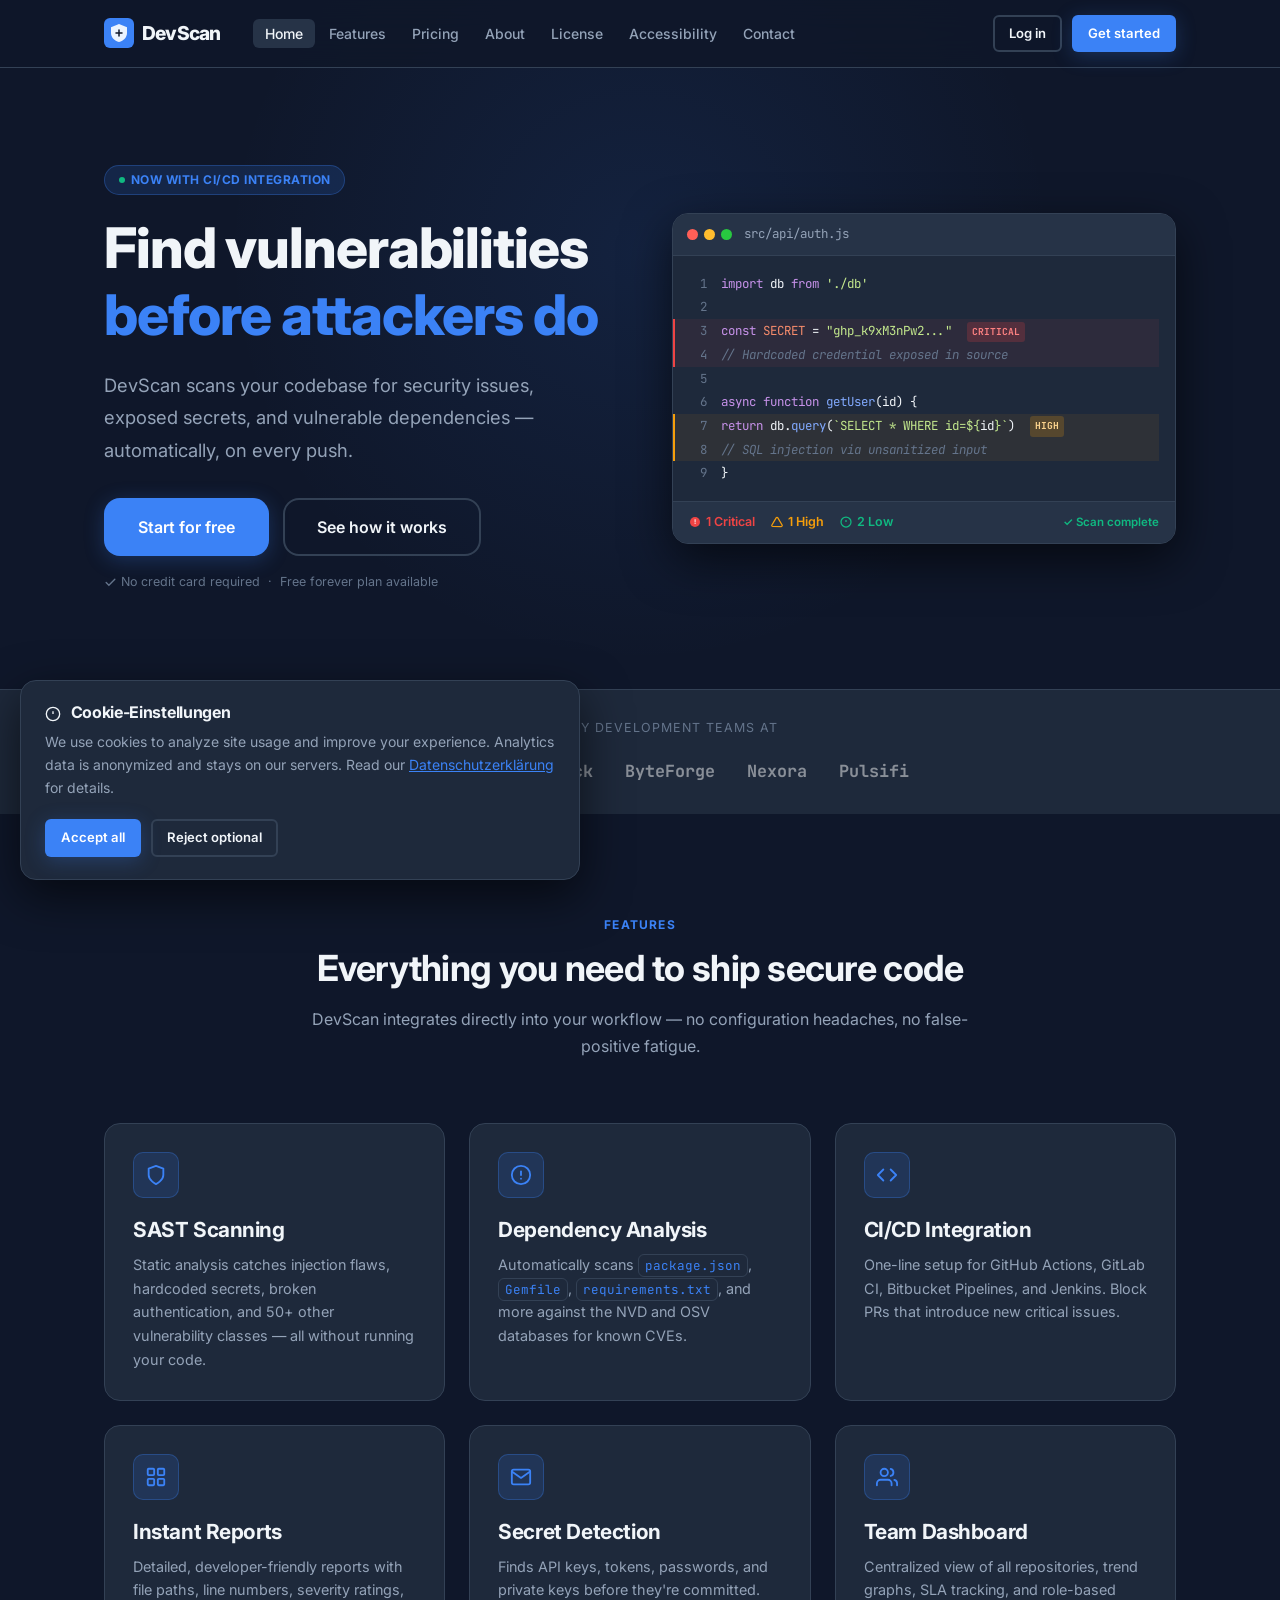
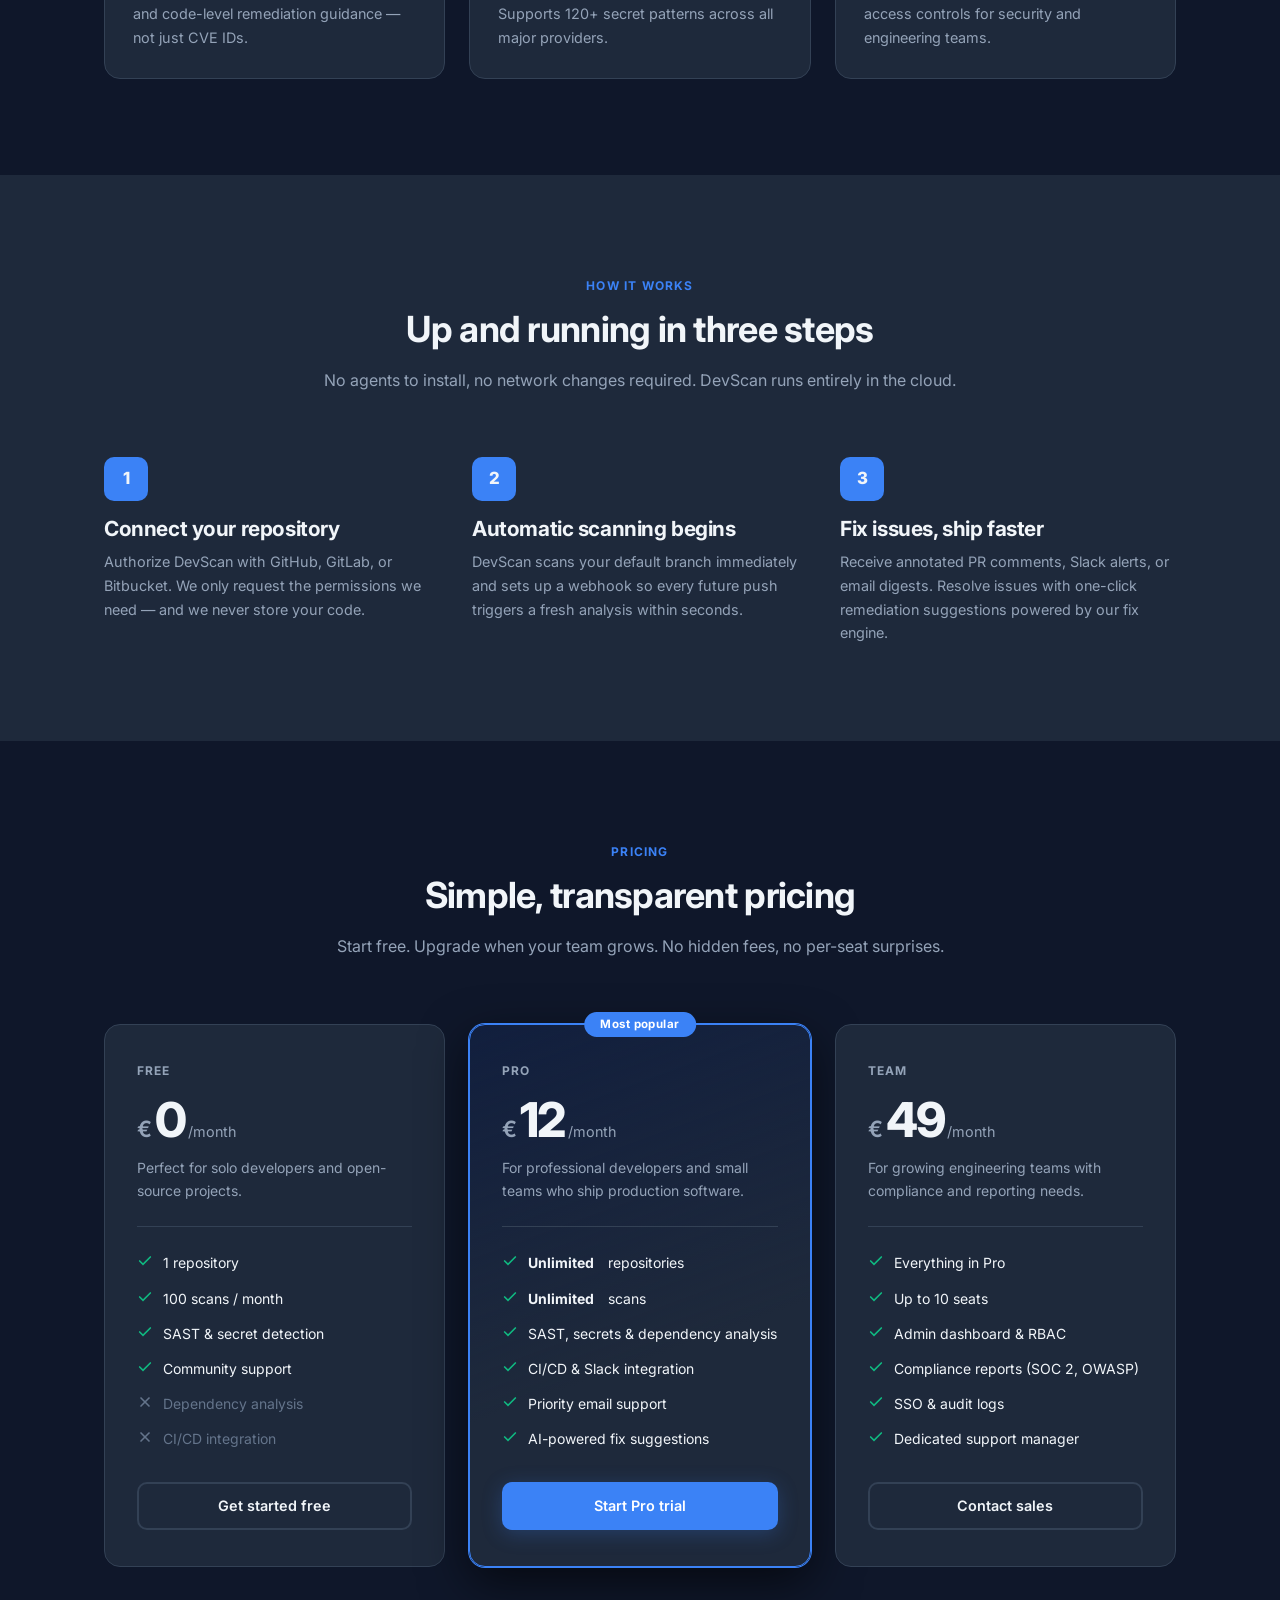
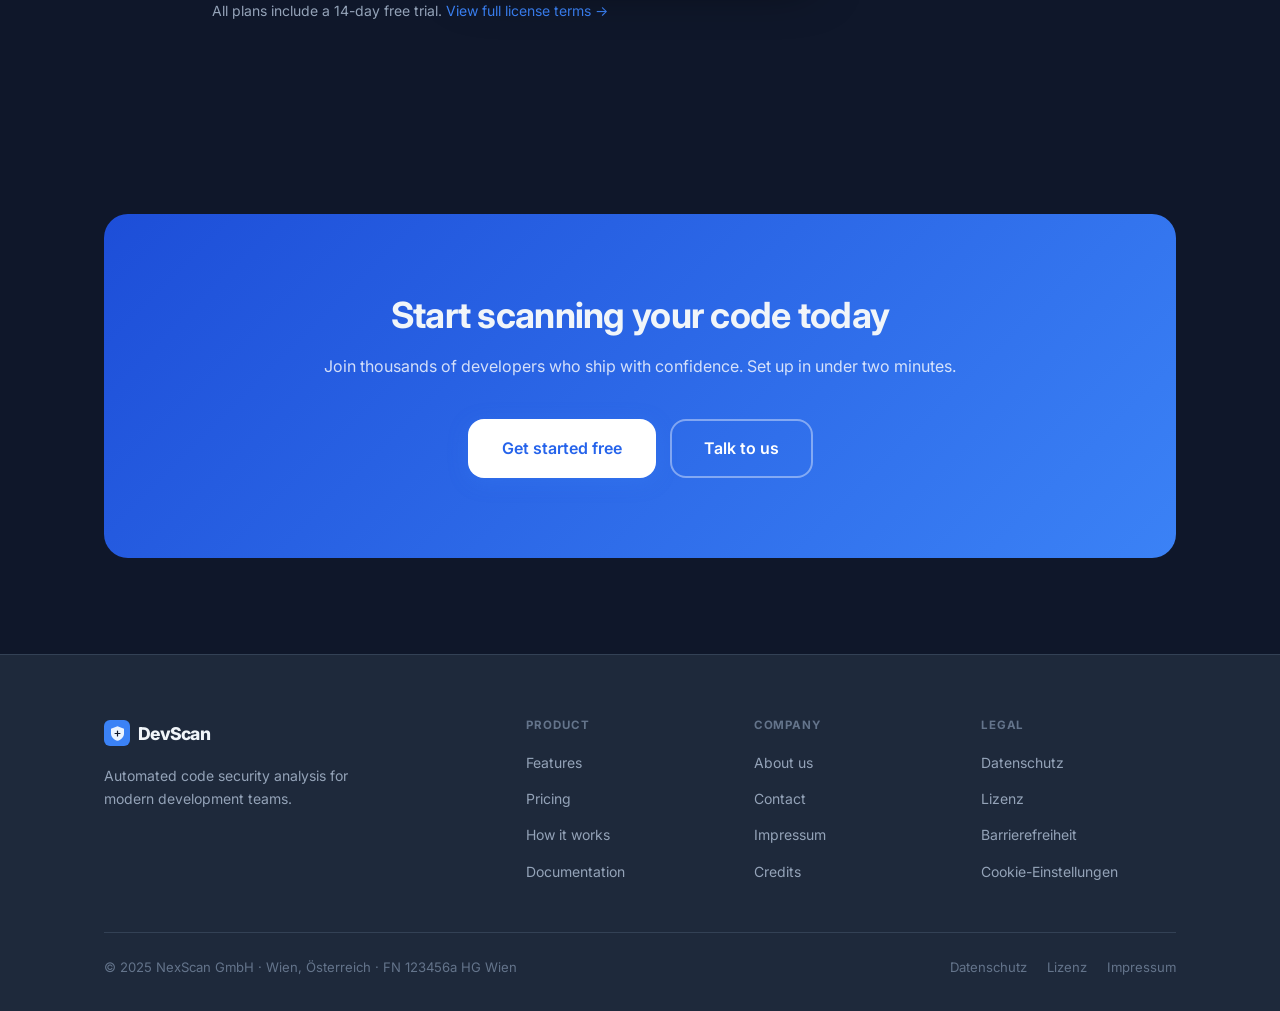
==== index.html @ 6473d4f6 "Initial commit: design system and project structure" ====
<!DOCTYPE html>
<html lang="en">
<head>
  <meta charset="UTF-8">
  <meta name="viewport" content="width=device-width, initial-scale=1.0">
  <meta name="description" content="DevScan – Automated code security analysis for modern development teams. Find vulnerabilities before attackers do.">
  <title>DevScan – Code Security Analysis</title>
  <link rel="stylesheet" href="css/style.css">
</head>
<body>

  <a href="#main-content" class="skip-link">Skip to main content</a>

  <!-- Navigation -->
  <nav class="nav" aria-label="Main navigation">
    <div class="nav__inner">
      <a href="index.html" class="nav__logo" aria-label="DevScan – Home">
        <div class="nav__logo-icon" aria-hidden="true">
          <svg width="16" height="18" viewBox="0 0 16 18" fill="none" aria-hidden="true"><path d="M8 0L0 3.27V9c0 4.14 3.4 8.02 8 9 4.6-.98 8-4.86 8-9V3.27L8 0z" fill="white" fill-opacity=".9"/><line x1="5" y1="9" x2="11" y2="9" stroke="#0F172A" stroke-width="1.5" stroke-linecap="round"/><line x1="8" y1="6" x2="8" y2="12" stroke="#0F172A" stroke-width="1.5" stroke-linecap="round"/></svg>
        </div>
        DevScan
      </a>
      <ul class="nav__links" role="list">
        <li><a href="index.html" class="nav__link" aria-current="page">Home</a></li>
        <li><a href="#features" class="nav__link">Features</a></li>
        <li><a href="#pricing" class="nav__link">Pricing</a></li>
        <li><a href="about.html" class="nav__link">About</a></li>
        <li><a href="license.html" class="nav__link">License</a></li>
        <li><a href="accessibility.html" class="nav__link">Accessibility</a></li>
        <li><a href="impressum.html" class="nav__link">Contact</a></li>
      </ul>
      <div class="nav__actions">
        <a href="#" class="btn btn--ghost btn--sm">Log in</a>
        <a href="#pricing" class="btn btn--primary btn--sm">Get started</a>
        <button class="nav__toggle" id="nav-toggle" aria-expanded="false" aria-controls="nav-mobile" aria-label="Open menu">
          <svg width="22" height="22" viewBox="0 0 24 24" fill="none" stroke="currentColor" stroke-width="2" stroke-linecap="round" aria-hidden="true"><line x1="3" y1="6" x2="21" y2="6"/><line x1="3" y1="12" x2="21" y2="12"/><line x1="3" y1="18" x2="21" y2="18"/></svg>
        </button>
      </div>
    </div>
  </nav>

  <nav class="nav__mobile" id="nav-mobile" aria-hidden="true" aria-label="Mobile navigation">
    <a href="index.html" class="nav__link">Home</a>
    <a href="#features"  class="nav__link">Features</a>
    <a href="#pricing"   class="nav__link">Pricing</a>
    <a href="about.html" class="nav__link">About</a>
    <a href="license.html"       class="nav__link">License</a>
    <a href="privacy.html"       class="nav__link">Privacy</a>
    <a href="accessibility.html" class="nav__link">Accessibility</a>
    <a href="impressum.html"     class="nav__link">Contact / Imprint</a>
    <div style="display:flex;gap:8px;padding:12px 0 4px;border-top:1px solid var(--c-border);margin-top:8px;">
      <a href="#" class="btn btn--ghost btn--sm" style="flex:1;justify-content:center;">Log in</a>
      <a href="#pricing" class="btn btn--primary btn--sm" style="flex:1;justify-content:center;">Get started</a>
    </div>
  </nav>

  <main id="main-content">

    <!-- Hero -->
    <section class="hero" aria-labelledby="hero-heading">
      <div class="hero__inner">
        <div class="hero__content">
          <div class="hero__badge" aria-label="New: CI/CD integration available">
            <span class="hero__badge-dot" aria-hidden="true"></span>
            Now with CI/CD integration
          </div>
          <h1 class="hero__title" id="hero-heading">
            Find vulnerabilities<br><mark>before attackers do</mark>
          </h1>
          <p class="hero__lead lead">
            DevScan scans your codebase for security issues, exposed secrets, and vulnerable dependencies — automatically, on every push.
          </p>
          <div class="hero__actions">
            <a href="#pricing" class="btn btn--primary btn--lg">Start for free</a>
            <a href="#how-it-works" class="btn btn--ghost btn--lg">See how it works</a>
          </div>
          <p class="hero__note">
            <svg width="13" height="13" viewBox="0 0 24 24" fill="none" stroke="currentColor" stroke-width="2.5" stroke-linecap="round" aria-hidden="true"><polyline points="20 6 9 17 4 12"/></svg>
            No credit card required &nbsp;·&nbsp; Free forever plan available
          </p>
        </div>

        <!-- Code window mockup -->
        <div class="code-window" role="img" aria-label="Screenshot of DevScan detecting a hardcoded credential and SQL injection vulnerability in example code">
          <div class="code-window__bar" aria-hidden="true">
            <span class="dot dot--r"></span>
            <span class="dot dot--y"></span>
            <span class="dot dot--g"></span>
            <span class="code-window__fname">src/api/auth.js</span>
          </div>
          <div class="code-window__body" aria-hidden="true">
            <div class="cl"><span class="cl-n">1</span><span class="cl-t"><span class="tk-kw">import</span> db <span class="tk-kw">from</span> <span class="tk-str">'./db'</span></span></div>
            <div class="cl"><span class="cl-n">2</span><span class="cl-t"></span></div>
            <div class="cl cl--danger"><span class="cl-n">3</span><span class="cl-t"><span class="tk-kw">const</span> <span class="tk-var">SECRET</span> = <span class="tk-str">"ghp_k9xM3nPw2..."</span> <span class="badge badge--crit">CRITICAL</span></span></div>
            <div class="cl cl--danger"><span class="cl-n">4</span><span class="cl-t"><span class="tk-cm">// Hardcoded credential exposed in source</span></span></div>
            <div class="cl"><span class="cl-n">5</span><span class="cl-t"></span></div>
            <div class="cl"><span class="cl-n">6</span><span class="cl-t"><span class="tk-kw">async function</span> <span class="tk-fn">getUser</span>(id) {</span></div>
            <div class="cl cl--warn"><span class="cl-n">7</span><span class="cl-t">  <span class="tk-kw">return</span> db.<span class="tk-fn">query</span>(<span class="tk-str">`SELECT * WHERE id=${</span>id<span class="tk-str">}`</span>) <span class="badge badge--high">HIGH</span></span></div>
            <div class="cl cl--warn"><span class="cl-n">8</span><span class="cl-t">  <span class="tk-cm">// SQL injection via unsanitized input</span></span></div>
            <div class="cl"><span class="cl-n">9</span><span class="cl-t">}</span></div>
          </div>
          <div class="scan-bar" aria-hidden="true">
            <div class="issue-counts">
              <span class="ic ic--c">
                <svg width="12" height="12" viewBox="0 0 24 24" fill="currentColor"><circle cx="12" cy="12" r="10"/><text x="12" y="16" text-anchor="middle" fill="white" font-size="13" font-weight="bold">!</text></svg>
                1 Critical
              </span>
              <span class="ic ic--h">
                <svg width="12" height="12" viewBox="0 0 24 24" fill="none" stroke="currentColor" stroke-width="2.5"><path d="M10.29 3.86L1.82 18a2 2 0 001.71 3h16.94a2 2 0 001.71-3L13.71 3.86a2 2 0 00-3.42 0z"/></svg>
                1 High
              </span>
              <span class="ic ic--l">
                <svg width="12" height="12" viewBox="0 0 24 24" fill="none" stroke="currentColor" stroke-width="2.5"><circle cx="12" cy="12" r="10"/><line x1="12" y1="8" x2="12" y2="12"/><line x1="12" y1="16" x2="12.01" y2="16"/></svg>
                2 Low
              </span>
            </div>
            <span style="color:var(--c-accent);font-weight:600;font-size:.72rem;">✓ Scan complete</span>
          </div>
        </div>
      </div>
    </section>

    <!-- Trusted by -->
    <div class="section--alt" style="padding-block:28px;border-top:1px solid var(--c-border);">
      <div class="container text-center">
        <p style="font-size:.78rem;letter-spacing:.08em;text-transform:uppercase;color:var(--c-text-faint);margin:0 auto 20px;">Trusted by development teams at</p>
        <div style="display:flex;flex-wrap:wrap;gap:32px;justify-content:center;align-items:center;opacity:.5;filter:grayscale(1);">
          <span style="font-family:var(--font-mono);font-weight:700;font-size:1.05rem;color:var(--c-text);">Aurum Labs</span>
          <span style="font-family:var(--font-mono);font-weight:700;font-size:1.05rem;color:var(--c-text);">CoreStack</span>
          <span style="font-family:var(--font-mono);font-weight:700;font-size:1.05rem;color:var(--c-text);">ByteForge</span>
          <span style="font-family:var(--font-mono);font-weight:700;font-size:1.05rem;color:var(--c-text);">Nexora</span>
          <span style="font-family:var(--font-mono);font-weight:700;font-size:1.05rem;color:var(--c-text);">Pulsifi</span>
        </div>
      </div>
    </div>

    <!-- Features -->
    <section class="section" id="features" aria-labelledby="features-heading">
      <div class="container">
        <div class="section-header">
          <span class="eyebrow">Features</span>
          <h2 id="features-heading">Everything you need to ship secure code</h2>
          <p>DevScan integrates directly into your workflow — no configuration headaches, no false-positive fatigue.</p>
        </div>
        <div class="grid-3">

          <article class="feature-card">
            <div class="feature-icon" aria-hidden="true">
              <svg width="22" height="22" viewBox="0 0 24 24" fill="none" stroke="currentColor" stroke-width="2" stroke-linecap="round" stroke-linejoin="round"><path d="M12 22s8-4 8-10V5l-8-3-8 3v7c0 6 8 10 8 10z"/></svg>
            </div>
            <h3>SAST Scanning</h3>
            <p>Static analysis catches injection flaws, hardcoded secrets, broken authentication, and 50+ other vulnerability classes — all without running your code.</p>
          </article>

          <article class="feature-card">
            <div class="feature-icon" aria-hidden="true">
              <svg width="22" height="22" viewBox="0 0 24 24" fill="none" stroke="currentColor" stroke-width="2" stroke-linecap="round" stroke-linejoin="round"><circle cx="12" cy="12" r="10"/><line x1="12" y1="8" x2="12" y2="12"/><line x1="12" y1="16" x2="12.01" y2="16"/></svg>
            </div>
            <h3>Dependency Analysis</h3>
            <p>Automatically scans <code>package.json</code>, <code>Gemfile</code>, <code>requirements.txt</code>, and more against the NVD and OSV databases for known CVEs.</p>
          </article>

          <article class="feature-card">
            <div class="feature-icon" aria-hidden="true">
              <svg width="22" height="22" viewBox="0 0 24 24" fill="none" stroke="currentColor" stroke-width="2" stroke-linecap="round" stroke-linejoin="round"><polyline points="16 18 22 12 16 6"/><polyline points="8 6 2 12 8 18"/></svg>
            </div>
            <h3>CI/CD Integration</h3>
            <p>One-line setup for GitHub Actions, GitLab CI, Bitbucket Pipelines, and Jenkins. Block PRs that introduce new critical issues.</p>
          </article>

          <article class="feature-card">
            <div class="feature-icon" aria-hidden="true">
              <svg width="22" height="22" viewBox="0 0 24 24" fill="none" stroke="currentColor" stroke-width="2" stroke-linecap="round" stroke-linejoin="round"><rect x="3" y="3" width="7" height="7" rx="1"/><rect x="14" y="3" width="7" height="7" rx="1"/><rect x="3" y="14" width="7" height="7" rx="1"/><rect x="14" y="14" width="7" height="7" rx="1"/></svg>
            </div>
            <h3>Instant Reports</h3>
            <p>Detailed, developer-friendly reports with file paths, line numbers, severity ratings, and code-level remediation guidance — not just CVE IDs.</p>
          </article>

          <article class="feature-card">
            <div class="feature-icon" aria-hidden="true">
              <svg width="22" height="22" viewBox="0 0 24 24" fill="none" stroke="currentColor" stroke-width="2" stroke-linecap="round" stroke-linejoin="round"><path d="M4 4h16c1.1 0 2 .9 2 2v12c0 1.1-.9 2-2 2H4c-1.1 0-2-.9-2-2V6c0-1.1.9-2 2-2z"/><polyline points="22,6 12,13 2,6"/></svg>
            </div>
            <h3>Secret Detection</h3>
            <p>Finds API keys, tokens, passwords, and private keys before they're committed. Supports 120+ secret patterns across all major providers.</p>
          </article>

          <article class="feature-card">
            <div class="feature-icon" aria-hidden="true">
              <svg width="22" height="22" viewBox="0 0 24 24" fill="none" stroke="currentColor" stroke-width="2" stroke-linecap="round" stroke-linejoin="round"><path d="M17 21v-2a4 4 0 00-4-4H5a4 4 0 00-4 4v2"/><circle cx="9" cy="7" r="4"/><path d="M23 21v-2a4 4 0 00-3-3.87"/><path d="M16 3.13a4 4 0 010 7.75"/></svg>
            </div>
            <h3>Team Dashboard</h3>
            <p>Centralized view of all repositories, trend graphs, SLA tracking, and role-based access controls for security and engineering teams.</p>
          </article>

        </div>
      </div>
    </section>

    <!-- How it works -->
    <section class="section section--alt" id="how-it-works" aria-labelledby="hiw-heading">
      <div class="container">
        <div class="section-header">
          <span class="eyebrow">How it works</span>
          <h2 id="hiw-heading">Up and running in three steps</h2>
          <p>No agents to install, no network changes required. DevScan runs entirely in the cloud.</p>
        </div>
        <div class="steps">
          <div class="step">
            <div class="step-num" aria-hidden="true">1</div>
            <div>
              <h3>Connect your repository</h3>
              <p>Authorize DevScan with GitHub, GitLab, or Bitbucket. We only request the permissions we need — and we never store your code.</p>
            </div>
          </div>
          <div class="step">
            <div class="step-num" aria-hidden="true">2</div>
            <div>
              <h3>Automatic scanning begins</h3>
              <p>DevScan scans your default branch immediately and sets up a webhook so every future push triggers a fresh analysis within seconds.</p>
            </div>
          </div>
          <div class="step">
            <div class="step-num" aria-hidden="true">3</div>
            <div>
              <h3>Fix issues, ship faster</h3>
              <p>Receive annotated PR comments, Slack alerts, or email digests. Resolve issues with one-click remediation suggestions powered by our fix engine.</p>
            </div>
          </div>
        </div>
      </div>
    </section>

    <!-- Pricing -->
    <section class="section" id="pricing" aria-labelledby="pricing-heading">
      <div class="container">
        <div class="section-header">
          <span class="eyebrow">Pricing</span>
          <h2 id="pricing-heading">Simple, transparent pricing</h2>
          <p>Start free. Upgrade when your team grows. No hidden fees, no per-seat surprises.</p>
        </div>
        <div class="pricing-grid">

          <!-- Free -->
          <article class="pricing-card" aria-labelledby="plan-free">
            <p class="pricing-name" id="plan-free">Free</p>
            <div class="pricing-price">
              <span class="cur">€</span>
              <span class="amt">0</span>
              <span class="per">/month</span>
            </div>
            <p class="pricing-desc">Perfect for solo developers and open-source projects.</p>
            <div class="pricing-div"></div>
            <ul class="pricing-feats" aria-label="Free plan features">
              <li class="pricing-feat">
                <svg width="16" height="16" viewBox="0 0 24 24" fill="none" stroke="currentColor" stroke-width="2.5" stroke-linecap="round" aria-hidden="true"><polyline points="20 6 9 17 4 12"/></svg>
                1 repository
              </li>
              <li class="pricing-feat">
                <svg width="16" height="16" viewBox="0 0 24 24" fill="none" stroke="currentColor" stroke-width="2.5" stroke-linecap="round" aria-hidden="true"><polyline points="20 6 9 17 4 12"/></svg>
                100 scans / month
              </li>
              <li class="pricing-feat">
                <svg width="16" height="16" viewBox="0 0 24 24" fill="none" stroke="currentColor" stroke-width="2.5" stroke-linecap="round" aria-hidden="true"><polyline points="20 6 9 17 4 12"/></svg>
                SAST &amp; secret detection
              </li>
              <li class="pricing-feat">
                <svg width="16" height="16" viewBox="0 0 24 24" fill="none" stroke="currentColor" stroke-width="2.5" stroke-linecap="round" aria-hidden="true"><polyline points="20 6 9 17 4 12"/></svg>
                Community support
              </li>
              <li class="pricing-feat pricing-feat--off">
                <svg width="16" height="16" viewBox="0 0 24 24" fill="none" stroke="currentColor" stroke-width="2.5" stroke-linecap="round" aria-hidden="true"><line x1="18" y1="6" x2="6" y2="18"/><line x1="6" y1="6" x2="18" y2="18"/></svg>
                Dependency analysis
              </li>
              <li class="pricing-feat pricing-feat--off">
                <svg width="16" height="16" viewBox="0 0 24 24" fill="none" stroke="currentColor" stroke-width="2.5" stroke-linecap="round" aria-hidden="true"><line x1="18" y1="6" x2="6" y2="18"/><line x1="6" y1="6" x2="18" y2="18"/></svg>
                CI/CD integration
              </li>
            </ul>
            <a href="#" class="btn btn--ghost">Get started free</a>
          </article>

          <!-- Pro (featured) -->
          <article class="pricing-card pricing-card--featured" aria-labelledby="plan-pro" aria-describedby="plan-pro-badge">
            <div class="pricing-pill" id="plan-pro-badge">Most popular</div>
            <p class="pricing-name" id="plan-pro">Pro</p>
            <div class="pricing-price">
              <span class="cur">€</span>
              <span class="amt">12</span>
              <span class="per">/month</span>
            </div>
            <p class="pricing-desc">For professional developers and small teams who ship production software.</p>
            <div class="pricing-div"></div>
            <ul class="pricing-feats" aria-label="Pro plan features">
              <li class="pricing-feat">
                <svg width="16" height="16" viewBox="0 0 24 24" fill="none" stroke="currentColor" stroke-width="2.5" stroke-linecap="round" aria-hidden="true"><polyline points="20 6 9 17 4 12"/></svg>
                <strong>Unlimited</strong>&nbsp;repositories
              </li>
              <li class="pricing-feat">
                <svg width="16" height="16" viewBox="0 0 24 24" fill="none" stroke="currentColor" stroke-width="2.5" stroke-linecap="round" aria-hidden="true"><polyline points="20 6 9 17 4 12"/></svg>
                <strong>Unlimited</strong>&nbsp;scans
              </li>
              <li class="pricing-feat">
                <svg width="16" height="16" viewBox="0 0 24 24" fill="none" stroke="currentColor" stroke-width="2.5" stroke-linecap="round" aria-hidden="true"><polyline points="20 6 9 17 4 12"/></svg>
                SAST, secrets &amp; dependency analysis
              </li>
              <li class="pricing-feat">
                <svg width="16" height="16" viewBox="0 0 24 24" fill="none" stroke="currentColor" stroke-width="2.5" stroke-linecap="round" aria-hidden="true"><polyline points="20 6 9 17 4 12"/></svg>
                CI/CD &amp; Slack integration
              </li>
              <li class="pricing-feat">
                <svg width="16" height="16" viewBox="0 0 24 24" fill="none" stroke="currentColor" stroke-width="2.5" stroke-linecap="round" aria-hidden="true"><polyline points="20 6 9 17 4 12"/></svg>
                Priority email support
              </li>
              <li class="pricing-feat">
                <svg width="16" height="16" viewBox="0 0 24 24" fill="none" stroke="currentColor" stroke-width="2.5" stroke-linecap="round" aria-hidden="true"><polyline points="20 6 9 17 4 12"/></svg>
                AI-powered fix suggestions
              </li>
            </ul>
            <a href="#" class="btn btn--primary">Start Pro trial</a>
          </article>

          <!-- Team -->
          <article class="pricing-card" aria-labelledby="plan-team">
            <p class="pricing-name" id="plan-team">Team</p>
            <div class="pricing-price">
              <span class="cur">€</span>
              <span class="amt">49</span>
              <span class="per">/month</span>
            </div>
            <p class="pricing-desc">For growing engineering teams with compliance and reporting needs.</p>
            <div class="pricing-div"></div>
            <ul class="pricing-feats" aria-label="Team plan features">
              <li class="pricing-feat">
                <svg width="16" height="16" viewBox="0 0 24 24" fill="none" stroke="currentColor" stroke-width="2.5" stroke-linecap="round" aria-hidden="true"><polyline points="20 6 9 17 4 12"/></svg>
                Everything in Pro
              </li>
              <li class="pricing-feat">
                <svg width="16" height="16" viewBox="0 0 24 24" fill="none" stroke="currentColor" stroke-width="2.5" stroke-linecap="round" aria-hidden="true"><polyline points="20 6 9 17 4 12"/></svg>
                Up to 10 seats
              </li>
              <li class="pricing-feat">
                <svg width="16" height="16" viewBox="0 0 24 24" fill="none" stroke="currentColor" stroke-width="2.5" stroke-linecap="round" aria-hidden="true"><polyline points="20 6 9 17 4 12"/></svg>
                Admin dashboard &amp; RBAC
              </li>
              <li class="pricing-feat">
                <svg width="16" height="16" viewBox="0 0 24 24" fill="none" stroke="currentColor" stroke-width="2.5" stroke-linecap="round" aria-hidden="true"><polyline points="20 6 9 17 4 12"/></svg>
                Compliance reports (SOC 2, OWASP)
              </li>
              <li class="pricing-feat">
                <svg width="16" height="16" viewBox="0 0 24 24" fill="none" stroke="currentColor" stroke-width="2.5" stroke-linecap="round" aria-hidden="true"><polyline points="20 6 9 17 4 12"/></svg>
                SSO &amp; audit logs
              </li>
              <li class="pricing-feat">
                <svg width="16" height="16" viewBox="0 0 24 24" fill="none" stroke="currentColor" stroke-width="2.5" stroke-linecap="round" aria-hidden="true"><polyline points="20 6 9 17 4 12"/></svg>
                Dedicated support manager
              </li>
            </ul>
            <a href="impressum.html" class="btn btn--ghost">Contact sales</a>
          </article>

        </div>
        <p class="text-center text-muted mt-8" style="font-size:.875rem;">All plans include a 14-day free trial. <a href="license.html" style="color:var(--c-primary);">View full license terms →</a></p>
      </div>
    </section>

    <!-- CTA -->
    <section class="section" aria-labelledby="cta-heading">
      <div class="container">
        <div class="cta-banner">
          <h2 id="cta-heading">Start scanning your code today</h2>
          <p>Join thousands of developers who ship with confidence. Set up in under two minutes.</p>
          <div class="cta-actions">
            <a href="#" class="btn btn--primary btn--lg" style="background:#fff;color:var(--c-primary-dark);">Get started free</a>
            <a href="impressum.html" class="btn btn--ghost btn--lg">Talk to us</a>
          </div>
        </div>
      </div>
    </section>

  </main>

  <!-- Footer -->
  <footer class="footer">
    <div class="container">
      <div class="footer__grid">
        <div class="footer__brand">
          <a href="index.html" class="nav__logo" style="font-size:1.1rem;">
            <div class="nav__logo-icon" style="width:26px;height:26px;" aria-hidden="true">
              <svg width="13" height="15" viewBox="0 0 16 18" fill="none" aria-hidden="true"><path d="M8 0L0 3.27V9c0 4.14 3.4 8.02 8 9 4.6-.98 8-4.86 8-9V3.27L8 0z" fill="white" fill-opacity=".9"/><line x1="5" y1="9" x2="11" y2="9" stroke="#0F172A" stroke-width="1.5" stroke-linecap="round"/><line x1="8" y1="6" x2="8" y2="12" stroke="#0F172A" stroke-width="1.5" stroke-linecap="round"/></svg>
            </div>
            DevScan
          </a>
          <p>Automated code security analysis for modern development teams.</p>
        </div>
        <div class="footer__col">
          <h4>Product</h4>
          <ul>
            <li><a href="#features">Features</a></li>
            <li><a href="#pricing">Pricing</a></li>
            <li><a href="#how-it-works">How it works</a></li>
            <li><a href="#">Documentation</a></li>
          </ul>
        </div>
        <div class="footer__col">
          <h4>Company</h4>
          <ul>
            <li><a href="about.html">About us</a></li>
            <li><a href="impressum.html">Contact</a></li>
            <li><a href="impressum.html#impressum">Impressum</a></li>
            <li><a href="about.html#credits">Credits</a></li>
          </ul>
        </div>
        <div class="footer__col">
          <h4>Legal</h4>
          <ul>
            <li><a href="privacy.html">Datenschutz</a></li>
            <li><a href="license.html">Lizenz</a></li>
            <li><a href="accessibility.html">Barrierefreiheit</a></li>
            <li><a href="#" id="cookie-manage-link">Cookie-Einstellungen</a></li>
          </ul>
        </div>
      </div>
      <div class="footer__bottom">
        <p>© 2025 NexScan GmbH · Wien, Österreich · FN 123456a HG Wien</p>
        <div class="footer__legal-links">
          <a href="privacy.html">Datenschutz</a>
          <a href="license.html">Lizenz</a>
          <a href="impressum.html">Impressum</a>
        </div>
      </div>
    </div>
  </footer>

  <!-- Cookie banner -->
  <div class="cookie-banner" id="cookie-banner" role="dialog" aria-modal="true" aria-labelledby="cookie-title" aria-describedby="cookie-desc">
    <h3 id="cookie-title">
      <svg width="16" height="16" viewBox="0 0 24 24" fill="none" stroke="currentColor" stroke-width="2" style="display:inline;vertical-align:middle;margin-right:6px;" aria-hidden="true"><circle cx="12" cy="12" r="10"/><line x1="12" y1="8" x2="12" y2="12"/><line x1="12" y1="16" x2="12.01" y2="16"/></svg>
      Cookie-Einstellungen
    </h3>
    <p id="cookie-desc">
      We use cookies to analyze site usage and improve your experience. Analytics data is anonymized and stays on our servers. Read our <a href="privacy.html">Datenschutzerklärung</a> for details.
    </p>
    <div class="cookie-actions">
      <button class="btn btn--primary btn--sm" id="cookie-accept">Accept all</button>
      <button class="btn btn--ghost btn--sm" id="cookie-reject">Reject optional</button>
    </div>
  </div>

  <script src="js/main.js"></script>
</body>
</html>
---- css/style.css ----
/* ============================================================
   DevScan – Global Design System
   ============================================================ */

@import url('https://fonts.googleapis.com/css2?family=Inter:ital,wght@0,300;0,400;0,500;0,600;0,700;0,800;1,400&family=JetBrains+Mono:wght@400;500;600&display=swap');

/* ── Design Tokens ──────────────────────────────────────────── */
:root {
  --c-bg:            #0F172A;
  --c-surface:       #1E293B;
  --c-surface-2:     #263347;
  --c-border:        #334155;
  --c-border-light:  #475569;

  --c-primary:       #3B82F6;
  --c-primary-dark:  #2563EB;
  --c-primary-glow:  rgba(59,130,246,.15);

  --c-accent:        #10B981;
  --c-warn:          #F59E0B;
  --c-danger:        #EF4444;

  --c-text:          #F1F5F9;
  --c-text-muted:    #94A3B8;
  --c-text-faint:    #64748B;

  --font-sans: 'Inter', system-ui, -apple-system, sans-serif;
  --font-mono: 'JetBrains Mono', 'Fira Code', monospace;

  --nav-h:      68px;
  --container: 1120px;
  --pad:        clamp(16px, 5vw, 24px);

  --r-sm:   6px;
  --r-md:  10px;
  --r-lg:  16px;
  --r-xl:  24px;
  --r-full: 9999px;

  --shadow-sm: 0 1px 3px rgba(0,0,0,.4);
  --shadow-md: 0 4px 20px rgba(0,0,0,.5);
  --shadow-lg: 0 16px 48px rgba(0,0,0,.6);
  --shadow-primary: 0 4px 20px rgba(59,130,246,.25);
}

/* ── Reset ──────────────────────────────────────────────────── */
*, *::before, *::after { box-sizing: border-box; margin: 0; padding: 0; }
html { font-size: 16px; scroll-behavior: smooth; }
img, video, svg { display: block; max-width: 100%; }
a { color: inherit; text-decoration: none; }
button, input, select, textarea { font: inherit; }
ul, ol { list-style: none; }

/* ── Base ───────────────────────────────────────────────────── */
body {
  font-family: var(--font-sans);
  background: var(--c-bg);
  color: var(--c-text);
  line-height: 1.65;
  -webkit-font-smoothing: antialiased;
  overflow-x: hidden;
}

/* Skip link */
.skip-link {
  position: absolute;
  top: -100%;
  left: var(--pad);
  background: var(--c-primary);
  color: #fff;
  padding: 8px 16px;
  border-radius: var(--r-sm);
  font-weight: 600;
  z-index: 9999;
  transition: top .15s;
}
.skip-link:focus { top: 8px; outline: 3px solid #fff; outline-offset: 2px; }

/* ── Typography ─────────────────────────────────────────────── */
h1, h2, h3, h4, h5, h6 { line-height: 1.2; font-weight: 700; letter-spacing: -.02em; }
h1 { font-size: clamp(2rem, 5vw, 3.5rem); font-weight: 800; }
h2 { font-size: clamp(1.5rem, 3.5vw, 2.25rem); }
h3 { font-size: clamp(1.05rem, 2.5vw, 1.3rem); }
h4 { font-size: 1rem; }

p { max-width: 68ch; }
.lead { font-size: clamp(1rem, 2vw, 1.15rem); color: var(--c-text-muted); line-height: 1.75; }

code, kbd, pre { font-family: var(--font-mono); }
code {
  background: var(--c-surface);
  border: 1px solid var(--c-border);
  border-radius: var(--r-sm);
  padding: 2px 6px;
  font-size: .875em;
  color: var(--c-primary);
}

/* ── Layout ─────────────────────────────────────────────────── */
.container {
  max-width: var(--container);
  margin-inline: auto;
  padding-inline: var(--pad);
}

.section { padding-block: clamp(60px, 10vw, 96px); }
.section--alt { background: var(--c-surface); }

.grid-3 { display: grid; grid-template-columns: repeat(auto-fit, minmax(280px, 1fr)); gap: 24px; }
.grid-2 { display: grid; grid-template-columns: repeat(auto-fit, minmax(320px, 1fr)); gap: 32px; }

.text-center { text-align: center; }
.text-muted   { color: var(--c-text-muted); }

/* ── Navigation ─────────────────────────────────────────────── */
.nav {
  position: fixed;
  inset: 0 0 auto 0;
  height: var(--nav-h);
  background: rgba(15,23,42,.88);
  backdrop-filter: blur(16px);
  -webkit-backdrop-filter: blur(16px);
  border-bottom: 1px solid var(--c-border);
  z-index: 900;
}
.nav__inner {
  max-width: var(--container);
  margin-inline: auto;
  padding-inline: var(--pad);
  height: 100%;
  display: flex;
  align-items: center;
  gap: 32px;
}
.nav__logo {
  font-size: 1.2rem;
  font-weight: 800;
  letter-spacing: -.04em;
  color: var(--c-text);
  display: flex;
  align-items: center;
  gap: 8px;
  white-space: nowrap;
  flex-shrink: 0;
}
.nav__logo-icon {
  width: 30px; height: 30px;
  background: var(--c-primary);
  border-radius: var(--r-sm);
  display: flex; align-items: center; justify-content: center;
}
.nav__links {
  display: flex;
  align-items: center;
  gap: 2px;
  flex: 1;
}
.nav__link {
  padding: 6px 12px;
  border-radius: var(--r-sm);
  font-size: .875rem;
  font-weight: 500;
  color: var(--c-text-muted);
  transition: color .15s, background .15s;
  white-space: nowrap;
}
.nav__link:hover,
.nav__link[aria-current="page"] {
  color: var(--c-text);
  background: var(--c-surface-2);
}
.nav__link:focus-visible {
  outline: 2px solid var(--c-primary);
  outline-offset: 2px;
}
.nav__actions {
  display: flex; align-items: center; gap: 10px; margin-left: auto;
}
.nav__toggle {
  display: none;
  background: none; border: none;
  color: var(--c-text); cursor: pointer;
  padding: 8px; border-radius: var(--r-sm);
}
.nav__toggle:focus-visible { outline: 2px solid var(--c-primary); outline-offset: 2px; }
.nav__mobile {
  display: none;
  position: fixed;
  top: var(--nav-h); left: 0; right: 0;
  background: var(--c-surface);
  border-bottom: 1px solid var(--c-border);
  padding: 16px;
  z-index: 899;
  flex-direction: column; gap: 2px;
}
.nav__mobile.is-open { display: flex; }
.nav__mobile .nav__link { padding: 12px 16px; }

/* ── Buttons ────────────────────────────────────────────────── */
.btn {
  display: inline-flex; align-items: center; gap: 8px;
  padding: 10px 20px;
  border-radius: var(--r-md);
  font-weight: 600; font-size: .9rem;
  cursor: pointer; border: 2px solid transparent;
  transition: background .15s, box-shadow .15s, transform .1s, border-color .15s;
  white-space: nowrap;
}
.btn:active { transform: translateY(1px); }
.btn:focus-visible { outline: 2px solid var(--c-primary); outline-offset: 3px; }

.btn--primary { background: var(--c-primary); color: #fff; box-shadow: var(--shadow-primary); }
.btn--primary:hover { background: var(--c-primary-dark); box-shadow: 0 6px 24px rgba(59,130,246,.4); }

.btn--ghost { background: transparent; color: var(--c-text); border-color: var(--c-border); }
.btn--ghost:hover { background: var(--c-surface); border-color: var(--c-border-light); }

.btn--accent { background: var(--c-accent); color: #fff; }
.btn--accent:hover { background: #059669; }

.btn--sm { padding: 6px 14px; font-size: .82rem; border-radius: var(--r-sm); }
.btn--lg { padding: 14px 32px; font-size: 1rem; border-radius: var(--r-lg); }

/* ── Hero ───────────────────────────────────────────────────── */
.hero {
  padding-top: calc(var(--nav-h) + clamp(56px, 10vw, 96px));
  padding-bottom: clamp(56px, 10vw, 96px);
  position: relative; overflow: hidden;
}
.hero::before {
  content: '';
  position: absolute; top: -200px; left: 50%;
  transform: translateX(-50%);
  width: 900px; height: 900px;
  background: radial-gradient(circle, rgba(59,130,246,.1) 0%, transparent 65%);
  pointer-events: none; z-index: 0;
}
.hero__inner {
  max-width: var(--container); margin-inline: auto; padding-inline: var(--pad);
  display: grid; grid-template-columns: 1fr 1fr;
  gap: 64px; align-items: center; position: relative; z-index: 1;
}
.hero__badge {
  display: inline-flex; align-items: center; gap: 6px;
  background: var(--c-primary-glow);
  border: 1px solid rgba(59,130,246,.3);
  border-radius: var(--r-full);
  padding: 4px 14px;
  font-size: .75rem; font-weight: 700;
  color: var(--c-primary); margin-bottom: 20px; width: fit-content;
  letter-spacing: .04em; text-transform: uppercase;
}
.hero__badge-dot { width: 6px; height: 6px; border-radius: 50%; background: var(--c-accent); }
.hero__title { margin-bottom: 20px; }
.hero__title mark { background: none; color: var(--c-primary); }
.hero__lead { margin-bottom: 32px; }
.hero__actions { display: flex; gap: 14px; flex-wrap: wrap; align-items: center; }
.hero__note { margin-top: 16px; font-size: .78rem; color: var(--c-text-faint); }
.hero__note svg { display: inline; vertical-align: middle; }

/* Code window */
.code-window {
  background: var(--c-surface);
  border: 1px solid var(--c-border);
  border-radius: var(--r-lg);
  overflow: hidden;
  box-shadow: var(--shadow-lg);
}
.code-window__bar {
  display: flex; align-items: center; gap: 6px;
  padding: 10px 14px;
  background: var(--c-surface-2);
  border-bottom: 1px solid var(--c-border);
}
.dot { width: 11px; height: 11px; border-radius: 50%; }
.dot--r { background: #FF5F57; }
.dot--y { background: #FFBD2E; }
.dot--g { background: #28C840; }
.code-window__fname {
  margin-left: 6px; font-size: .78rem;
  font-family: var(--font-mono);
  color: var(--c-text-muted);
}
.code-window__body {
  padding: 16px; font-family: var(--font-mono);
  font-size: .78rem; line-height: 1.9; overflow-x: auto;
}
.cl { display: flex; gap: 14px; }
.cl-n { color: var(--c-text-faint); user-select: none; min-width: 18px; text-align: right; }
.cl-t { flex: 1; }
.cl--danger { background: rgba(239,68,68,.07); border-left: 2px solid var(--c-danger); margin-left: -16px; padding-left: 14px; }
.cl--warn   { background: rgba(245,158,11,.07); border-left: 2px solid var(--c-warn);   margin-left: -16px; padding-left: 14px; }
.tk-kw  { color: #C792EA; }
.tk-str { color: #C3E88D; }
.tk-fn  { color: #82AAFF; }
.tk-var { color: #F78C6C; }
.tk-cm  { color: var(--c-text-faint); font-style: italic; }
.badge {
  display: inline-block; padding: 1px 5px; border-radius: 3px;
  font-size: .6rem; font-weight: 700; margin-left: 8px; vertical-align: middle;
}
.badge--crit { background: rgba(239,68,68,.2); color: #FC8181; }
.badge--high { background: rgba(245,158,11,.2); color: #FBD38D; }

.scan-bar {
  display: flex; align-items: center; justify-content: space-between;
  padding: 10px 16px;
  background: var(--c-surface-2);
  border-top: 1px solid var(--c-border);
  font-size: .78rem;
}
.issue-counts { display: flex; gap: 16px; }
.ic { display: flex; align-items: center; gap: 5px; font-weight: 600; }
.ic--c { color: var(--c-danger); }
.ic--h { color: var(--c-warn); }
.ic--l { color: var(--c-accent); }

/* ── Section headers ────────────────────────────────────────── */
.section-header { text-align: center; margin-bottom: 64px; }
.eyebrow {
  display: inline-block; font-size: .75rem; font-weight: 700;
  letter-spacing: .1em; text-transform: uppercase;
  color: var(--c-primary); margin-bottom: 12px;
}
.section-header h2 { margin-bottom: 16px; }
.section-header p { color: var(--c-text-muted); margin-inline: auto; }

/* ── Feature cards ──────────────────────────────────────────── */
.feature-card {
  background: var(--c-surface);
  border: 1px solid var(--c-border);
  border-radius: var(--r-lg); padding: 28px;
  transition: border-color .2s, transform .2s, box-shadow .2s;
}
.feature-card:hover {
  border-color: var(--c-primary); transform: translateY(-3px);
  box-shadow: 0 8px 32px rgba(59,130,246,.12);
}
.feature-icon {
  width: 46px; height: 46px;
  background: var(--c-primary-glow);
  border: 1px solid rgba(59,130,246,.3);
  border-radius: var(--r-md);
  display: flex; align-items: center; justify-content: center;
  margin-bottom: 20px; color: var(--c-primary);
}
.feature-card h3 { margin-bottom: 10px; }
.feature-card p  { color: var(--c-text-muted); font-size: .9rem; margin: 0; }

/* ── Steps ──────────────────────────────────────────────────── */
.steps { display: grid; grid-template-columns: repeat(auto-fit, minmax(240px, 1fr)); gap: 32px; }
.step { display: flex; flex-direction: column; gap: 16px; }
.step-num {
  width: 44px; height: 44px;
  background: var(--c-primary); border-radius: var(--r-md);
  display: flex; align-items: center; justify-content: center;
  font-weight: 800; font-size: 1.05rem; flex-shrink: 0;
}
.step h3 { margin-bottom: 8px; }
.step p  { color: var(--c-text-muted); font-size: .9rem; margin: 0; }

/* ── Pricing ────────────────────────────────────────────────── */
.pricing-grid {
  display: grid;
  grid-template-columns: repeat(auto-fit, minmax(280px, 1fr));
  gap: 24px; align-items: start;
}
.pricing-card {
  background: var(--c-surface);
  border: 1px solid var(--c-border);
  border-radius: var(--r-lg); padding: 36px 32px;
  position: relative; transition: transform .2s;
}
.pricing-card:hover { transform: translateY(-3px); }
.pricing-card--featured {
  border-color: var(--c-primary);
  background: linear-gradient(160deg, rgba(37,99,235,.1) 0%, var(--c-surface) 60%);
  box-shadow: 0 0 0 1px var(--c-primary), var(--shadow-lg);
}
.pricing-pill {
  position: absolute; top: -13px; left: 50%; transform: translateX(-50%);
  background: var(--c-primary); color: #fff;
  padding: 3px 16px; border-radius: var(--r-full);
  font-size: .72rem; font-weight: 700; white-space: nowrap; letter-spacing: .04em;
}
.pricing-name {
  font-size: .75rem; font-weight: 700; letter-spacing: .08em;
  text-transform: uppercase; color: var(--c-text-muted); margin-bottom: 16px;
}
.pricing-price { display: flex; align-items: baseline; gap: 3px; margin-bottom: 8px; }
.pricing-price .cur { font-size: 1.4rem; font-weight: 600; color: var(--c-text-muted); margin-top: 4px; }
.pricing-price .amt { font-size: 3rem; font-weight: 800; letter-spacing: -.04em; line-height: 1; }
.pricing-price .per { font-size: .9rem; color: var(--c-text-muted); }
.pricing-desc { font-size: .875rem; color: var(--c-text-muted); margin-bottom: 24px; }
.pricing-div  { height: 1px; background: var(--c-border); margin-bottom: 24px; }
.pricing-feats { display: flex; flex-direction: column; gap: 12px; margin-bottom: 32px; }
.pricing-feat  { display: flex; align-items: flex-start; gap: 10px; font-size: .875rem; }
.pricing-feat svg { color: var(--c-accent); flex-shrink: 0; margin-top: 2px; }
.pricing-feat--off { color: var(--c-text-faint); }
.pricing-feat--off svg { color: var(--c-text-faint); }
.pricing-card .btn { width: 100%; justify-content: center; }

/* ── CTA Banner ─────────────────────────────────────────────── */
.cta-banner {
  background: linear-gradient(135deg, #1D4ED8 0%, var(--c-primary) 100%);
  border-radius: var(--r-xl); padding: 80px 48px; text-align: center;
}
.cta-banner h2 { margin-bottom: 16px; }
.cta-banner p  { color: rgba(255,255,255,.8); margin-inline: auto; margin-bottom: 40px; }
.cta-banner .btn--ghost { border-color: rgba(255,255,255,.4); color: #fff; }
.cta-banner .btn--ghost:hover { background: rgba(255,255,255,.1); border-color: rgba(255,255,255,.7); }
.cta-actions { display: flex; gap: 14px; justify-content: center; flex-wrap: wrap; }

/* ── Footer ─────────────────────────────────────────────────── */
.footer {
  background: var(--c-surface);
  border-top: 1px solid var(--c-border);
  padding-block: 64px 32px;
}
.footer__grid {
  display: grid;
  grid-template-columns: 2fr 1fr 1fr 1fr;
  gap: 32px; margin-bottom: 48px;
}
.footer__brand p {
  color: var(--c-text-muted); font-size: .875rem;
  margin-top: 16px; max-width: 30ch;
}
.footer__col h4 {
  font-size: .72rem; font-weight: 700;
  letter-spacing: .08em; text-transform: uppercase;
  color: var(--c-text-faint); margin-bottom: 16px;
}
.footer__col ul { display: flex; flex-direction: column; gap: 10px; }
.footer__col a  { color: var(--c-text-muted); font-size: .875rem; transition: color .15s; }
.footer__col a:hover { color: var(--c-text); }
.footer__col a:focus-visible { outline: 2px solid var(--c-primary); outline-offset: 2px; border-radius: 3px; }
.footer__bottom {
  display: flex; align-items: center; justify-content: space-between;
  padding-top: 24px; border-top: 1px solid var(--c-border);
  font-size: .82rem; color: var(--c-text-faint); flex-wrap: wrap; gap: 16px;
}
.footer__bottom a { color: var(--c-text-faint); transition: color .15s; }
.footer__bottom a:hover { color: var(--c-text); }
.footer__legal-links { display: flex; gap: 20px; }

/* ── Page hero (for inner pages) ────────────────────────────── */
.page-hero {
  padding-top: calc(var(--nav-h) + clamp(40px, 8vw, 72px));
  padding-bottom: clamp(36px, 6vw, 56px);
  border-bottom: 1px solid var(--c-border);
}
.page-hero .container { max-width: 820px; }
.page-breadcrumb {
  display: flex; align-items: center; gap: 8px;
  font-size: .8rem; color: var(--c-text-faint); margin-bottom: 16px;
}
.page-breadcrumb a { color: var(--c-primary); }
.page-breadcrumb a:hover { text-decoration: underline; }
.page-hero__meta {
  font-size: .82rem; color: var(--c-text-faint); margin-top: 12px;
}

/* ── Legal content ──────────────────────────────────────────── */
.legal-content {
  max-width: 820px; margin-inline: auto;
  padding-inline: var(--pad); padding-block: 64px;
}
.legal-content > h2 {
  font-size: 1.3rem; margin-top: 48px; margin-bottom: 16px;
  padding-bottom: 12px; border-bottom: 1px solid var(--c-border);
}
.legal-content > h2:first-child { margin-top: 0; }
.legal-content h3 { font-size: 1.05rem; margin-top: 28px; margin-bottom: 10px; }
.legal-content p  { color: var(--c-text-muted); margin-bottom: 16px; font-size: .95rem; max-width: none; }
.legal-content ul, .legal-content ol { margin-bottom: 16px; padding-left: 24px; }
.legal-content ul { list-style: disc; }
.legal-content ol { list-style: decimal; }
.legal-content li { color: var(--c-text-muted); font-size: .95rem; margin-bottom: 8px; }
.legal-content a  { color: var(--c-primary); text-decoration: underline; }
.legal-content a:hover { text-decoration: none; }
.legal-content strong { color: var(--c-text); }
.legal-content table { width: 100%; border-collapse: collapse; margin-block: 24px; font-size: .9rem; }
.legal-content table th { text-align: left; padding: 10px 14px; background: var(--c-surface-2); border-bottom: 1px solid var(--c-border); font-size: .8rem; text-transform: uppercase; letter-spacing: .04em; color: var(--c-text-muted); }
.legal-content table td { padding: 12px 14px; border-bottom: 1px solid var(--c-border); color: var(--c-text-muted); vertical-align: top; }
.legal-content table tr:last-child td { border-bottom: none; }
.legal-content table td:first-child { font-weight: 600; color: var(--c-text); }

.info-box {
  background: rgba(59,130,246,.08);
  border: 1px solid rgba(59,130,246,.25);
  border-left: 3px solid var(--c-primary);
  border-radius: 0 var(--r-sm) var(--r-sm) 0;
  padding: 16px 20px; margin-bottom: 24px;
}
.info-box p { margin: 0; }
.warn-box {
  background: rgba(245,158,11,.08);
  border: 1px solid rgba(245,158,11,.25);
  border-left: 3px solid var(--c-warn);
  border-radius: 0 var(--r-sm) var(--r-sm) 0;
  padding: 16px 20px; margin-bottom: 24px;
}
.warn-box p { margin: 0; color: var(--c-text-muted); }

/* ── About page ─────────────────────────────────────────────── */
.about-section { padding-block: clamp(48px, 8vw, 80px); }
.about-section + .about-section { border-top: 1px solid var(--c-border); }

.brand-grid { display: grid; grid-template-columns: repeat(auto-fit, minmax(240px, 1fr)); gap: 24px; margin-block: 40px; }
.brand-card {
  background: var(--c-surface); border: 1px solid var(--c-border);
  border-radius: var(--r-lg); padding: 36px 28px; text-align: center;
}
.brand-card__visual {
  height: 100px; display: flex;
  align-items: center; justify-content: center;
  margin-bottom: 20px;
}
.brand-card h3 { margin-bottom: 8px; }
.brand-card__type {
  display: inline-block; font-size: .7rem; font-weight: 700;
  letter-spacing: .06em; text-transform: uppercase;
  color: var(--c-primary); background: var(--c-primary-glow);
  padding: 3px 10px; border-radius: var(--r-full); margin-bottom: 12px;
}
.brand-card p { color: var(--c-text-muted); font-size: .875rem; margin: 0; }

.wordmark { font-family: var(--font-mono); font-size: 2.2rem; font-weight: 600; letter-spacing: -.06em; color: var(--c-text); }
.wordmark span { color: var(--c-primary); }

.color-swatches { display: flex; gap: 8px; justify-content: center; }
.swatch { width: 40px; height: 40px; border-radius: var(--r-sm); border: 1px solid var(--c-border); }
.swatch-label { font-size: .65rem; font-family: var(--font-mono); color: var(--c-text-faint); margin-top: 4px; text-align: center; }

.nizza-table { width: 100%; border-collapse: collapse; margin-block: 24px; }
.nizza-table th { text-align: left; padding: 10px 14px; background: var(--c-surface-2); border-bottom: 1px solid var(--c-border); font-size: .78rem; text-transform: uppercase; letter-spacing: .04em; color: var(--c-text-muted); }
.nizza-table td { padding: 14px; border-bottom: 1px solid var(--c-border); font-size: .9rem; }
.nizza-table td:first-child { font-weight: 700; color: var(--c-primary); white-space: nowrap; }
.nizza-table td:nth-child(2) { color: var(--c-text); }
.nizza-table td:last-child    { color: var(--c-text-muted); }
.nizza-table tr:last-child td { border-bottom: none; }

.team-grid { display: grid; grid-template-columns: repeat(auto-fill, minmax(160px, 1fr)); gap: 24px; margin-top: 40px; }
.team-member { text-align: center; }
.team-avatar {
  width: 68px; height: 68px; border-radius: 50%;
  background: var(--c-surface-2); border: 2px solid var(--c-border);
  margin: 0 auto 14px;
  display: flex; align-items: center; justify-content: center;
  font-size: 1.3rem; font-weight: 700; color: var(--c-primary);
}
.team-member h4  { font-size: .9rem; margin-bottom: 3px; }
.team-member p   { font-size: .78rem; color: var(--c-text-muted); margin: 0; }

.stat-row { display: grid; grid-template-columns: repeat(auto-fit, minmax(150px, 1fr)); gap: 20px; margin-block: 40px; }
.stat { text-align: center; padding: 24px 16px; background: var(--c-surface); border: 1px solid var(--c-border); border-radius: var(--r-lg); }
.stat__val { font-size: 2rem; font-weight: 800; color: var(--c-primary); letter-spacing: -.03em; margin-bottom: 4px; }
.stat__lbl { font-size: .8rem; color: var(--c-text-muted); }

/* Credits table */
.credits-table { width: 100%; border-collapse: collapse; font-size: .875rem; }
.credits-table th { text-align: left; padding: 10px 14px; background: var(--c-surface-2); border-bottom: 1px solid var(--c-border); font-size: .75rem; text-transform: uppercase; letter-spacing: .04em; color: var(--c-text-muted); }
.credits-table td { padding: 12px 14px; border-bottom: 1px solid var(--c-border); color: var(--c-text-muted); vertical-align: top; }
.credits-table td:first-child { color: var(--c-text); font-weight: 500; }
.credits-table tr:last-child td { border-bottom: none; }
.credits-table a { color: var(--c-primary); text-decoration: underline; }

/* ── Contact / Impressum ────────────────────────────────────── */
.contact-grid { display: grid; grid-template-columns: 1fr 1.5fr; gap: 64px; align-items: start; }
.contact-info h2 { margin-bottom: 16px; }
.contact-info > p { color: var(--c-text-muted); margin-bottom: 40px; }
.contact-detail { display: flex; gap: 16px; align-items: flex-start; margin-bottom: 24px; }
.contact-detail__icon {
  width: 40px; height: 40px;
  background: var(--c-primary-glow);
  border: 1px solid rgba(59,130,246,.3); border-radius: var(--r-md);
  display: flex; align-items: center; justify-content: center;
  color: var(--c-primary); flex-shrink: 0;
}
.contact-detail h4 { font-size: .72rem; font-weight: 700; text-transform: uppercase; letter-spacing: .06em; color: var(--c-text-faint); margin-bottom: 4px; }
.contact-detail p  { color: var(--c-text); font-size: .9rem; margin: 0; }

.form-card { background: var(--c-surface); border: 1px solid var(--c-border); border-radius: var(--r-lg); padding: 36px; }
.form-group { margin-bottom: 20px; }
.form-group label { display: block; font-size: .875rem; font-weight: 600; margin-bottom: 8px; }
.form-group input,
.form-group select,
.form-group textarea {
  width: 100%; background: var(--c-bg);
  border: 1px solid var(--c-border); border-radius: var(--r-md);
  padding: 10px 14px; color: var(--c-text); font-size: .925rem;
  transition: border-color .15s, box-shadow .15s; outline: none;
}
.form-group input:focus,
.form-group select:focus,
.form-group textarea:focus {
  border-color: var(--c-primary);
  box-shadow: 0 0 0 3px rgba(59,130,246,.15);
}
.form-group textarea { resize: vertical; min-height: 120px; }
.form-row { display: grid; grid-template-columns: 1fr 1fr; gap: 16px; }
.form-note { font-size: .78rem; color: var(--c-text-faint); margin-top: 8px; }
.form-success { display: none; text-align: center; padding: 40px 20px; }
.form-success.is-visible { display: block; }
.form-success__icon { color: var(--c-accent); margin: 0 auto 16px; }
.form-success h3 { margin-bottom: 8px; }
.form-success p  { color: var(--c-text-muted); margin: 0; }

/* ── Accessibility page ─────────────────────────────────────── */
.conformance-badge {
  display: inline-flex; align-items: center; gap: 16px;
  background: rgba(16,185,129,.08);
  border: 1px solid rgba(16,185,129,.3); border-radius: var(--r-lg);
  padding: 20px 28px; margin-bottom: 40px;
}
.conformance-badge svg { color: var(--c-accent); flex-shrink: 0; }
.conformance-badge strong { display: block; color: var(--c-accent); font-size: 1rem; margin-bottom: 2px; }
.conformance-badge span { font-size: .875rem; color: var(--c-text-muted); }

/* ── Cookie banner ──────────────────────────────────────────── */
.cookie-banner {
  position: fixed; bottom: 20px; left: 20px; right: 20px;
  max-width: 560px;
  background: var(--c-surface); border: 1px solid var(--c-border);
  border-radius: var(--r-lg); padding: 22px 24px;
  box-shadow: var(--shadow-lg); z-index: 1000; display: none;
}
.cookie-banner.is-visible { display: block; }
.cookie-banner h3  { font-size: 1rem; margin-bottom: 8px; }
.cookie-banner p   { font-size: .875rem; color: var(--c-text-muted); margin-bottom: 20px; }
.cookie-banner p a { color: var(--c-primary); text-decoration: underline; }
.cookie-actions { display: flex; gap: 10px; flex-wrap: wrap; }

/* ── Utilities ──────────────────────────────────────────────── */
.sr-only {
  position: absolute; width: 1px; height: 1px;
  padding: 0; margin: -1px; overflow: hidden;
  clip: rect(0,0,0,0); white-space: nowrap; border-width: 0;
}
.mt-4  { margin-top: 16px; }
.mt-6  { margin-top: 24px; }
.mt-8  { margin-top: 32px; }
.mt-12 { margin-top: 48px; }
.mb-0  { margin-bottom: 0; }
.mb-6  { margin-bottom: 24px; }
.mb-8  { margin-bottom: 32px; }
.inline-flex { display: inline-flex; align-items: center; gap: 8px; }

/* ── Responsive ─────────────────────────────────────────────── */
@media (max-width: 900px) {
  .footer__grid { grid-template-columns: 1fr 1fr; }
  .contact-grid { grid-template-columns: 1fr; }
}
@media (max-width: 768px) {
  .hero__inner { grid-template-columns: 1fr; }
  .code-window { display: none; }
  .nav__links  { display: none; }
  .nav__actions .btn--ghost { display: none; }
  .nav__toggle { display: block; }
}
@media (max-width: 540px) {
  .footer__grid   { grid-template-columns: 1fr; }
  .pricing-grid   { grid-template-columns: 1fr; }
  .hero__actions  { flex-direction: column; align-items: stretch; }
  .hero__actions .btn { justify-content: center; }
  .cta-banner     { padding: 48px 24px; }
  .cta-actions    { flex-direction: column; align-items: center; }
  .form-row       { grid-template-columns: 1fr; }
  .cookie-banner  { left: 12px; right: 12px; bottom: 12px; }
}
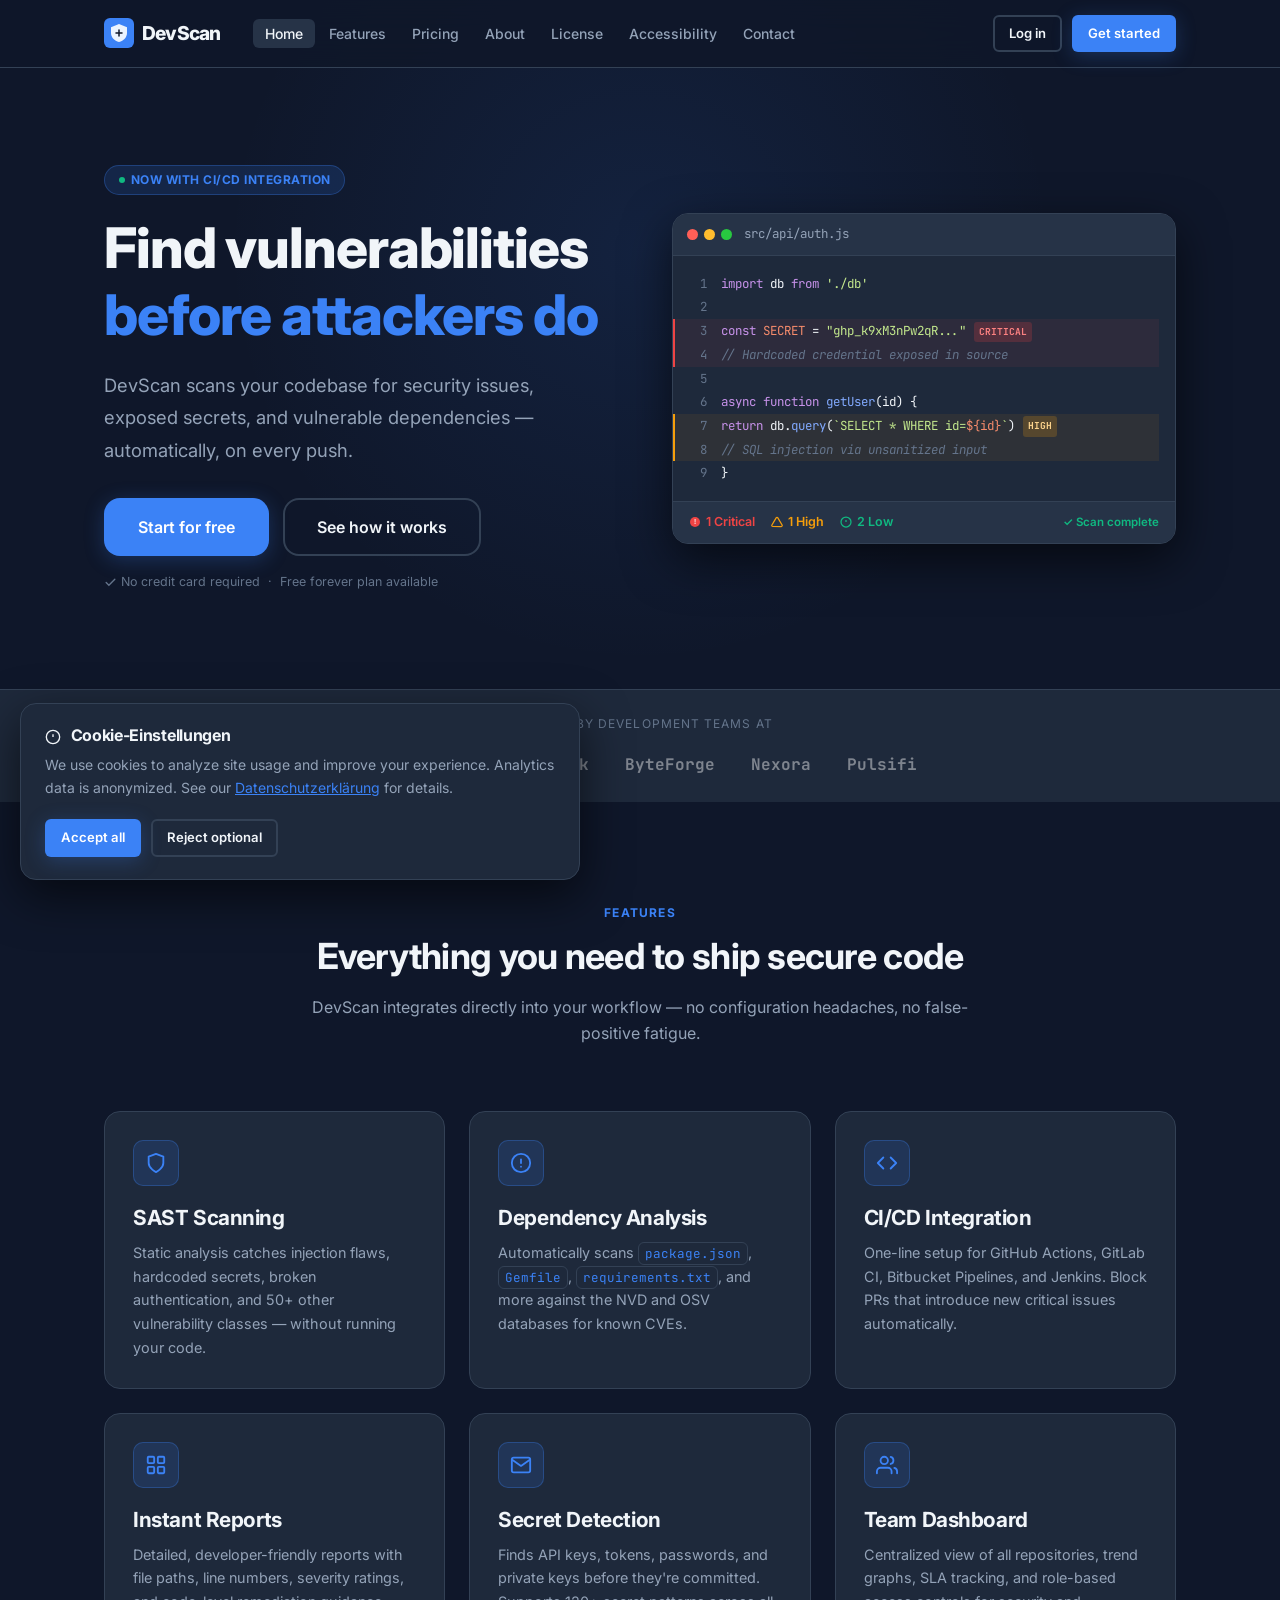
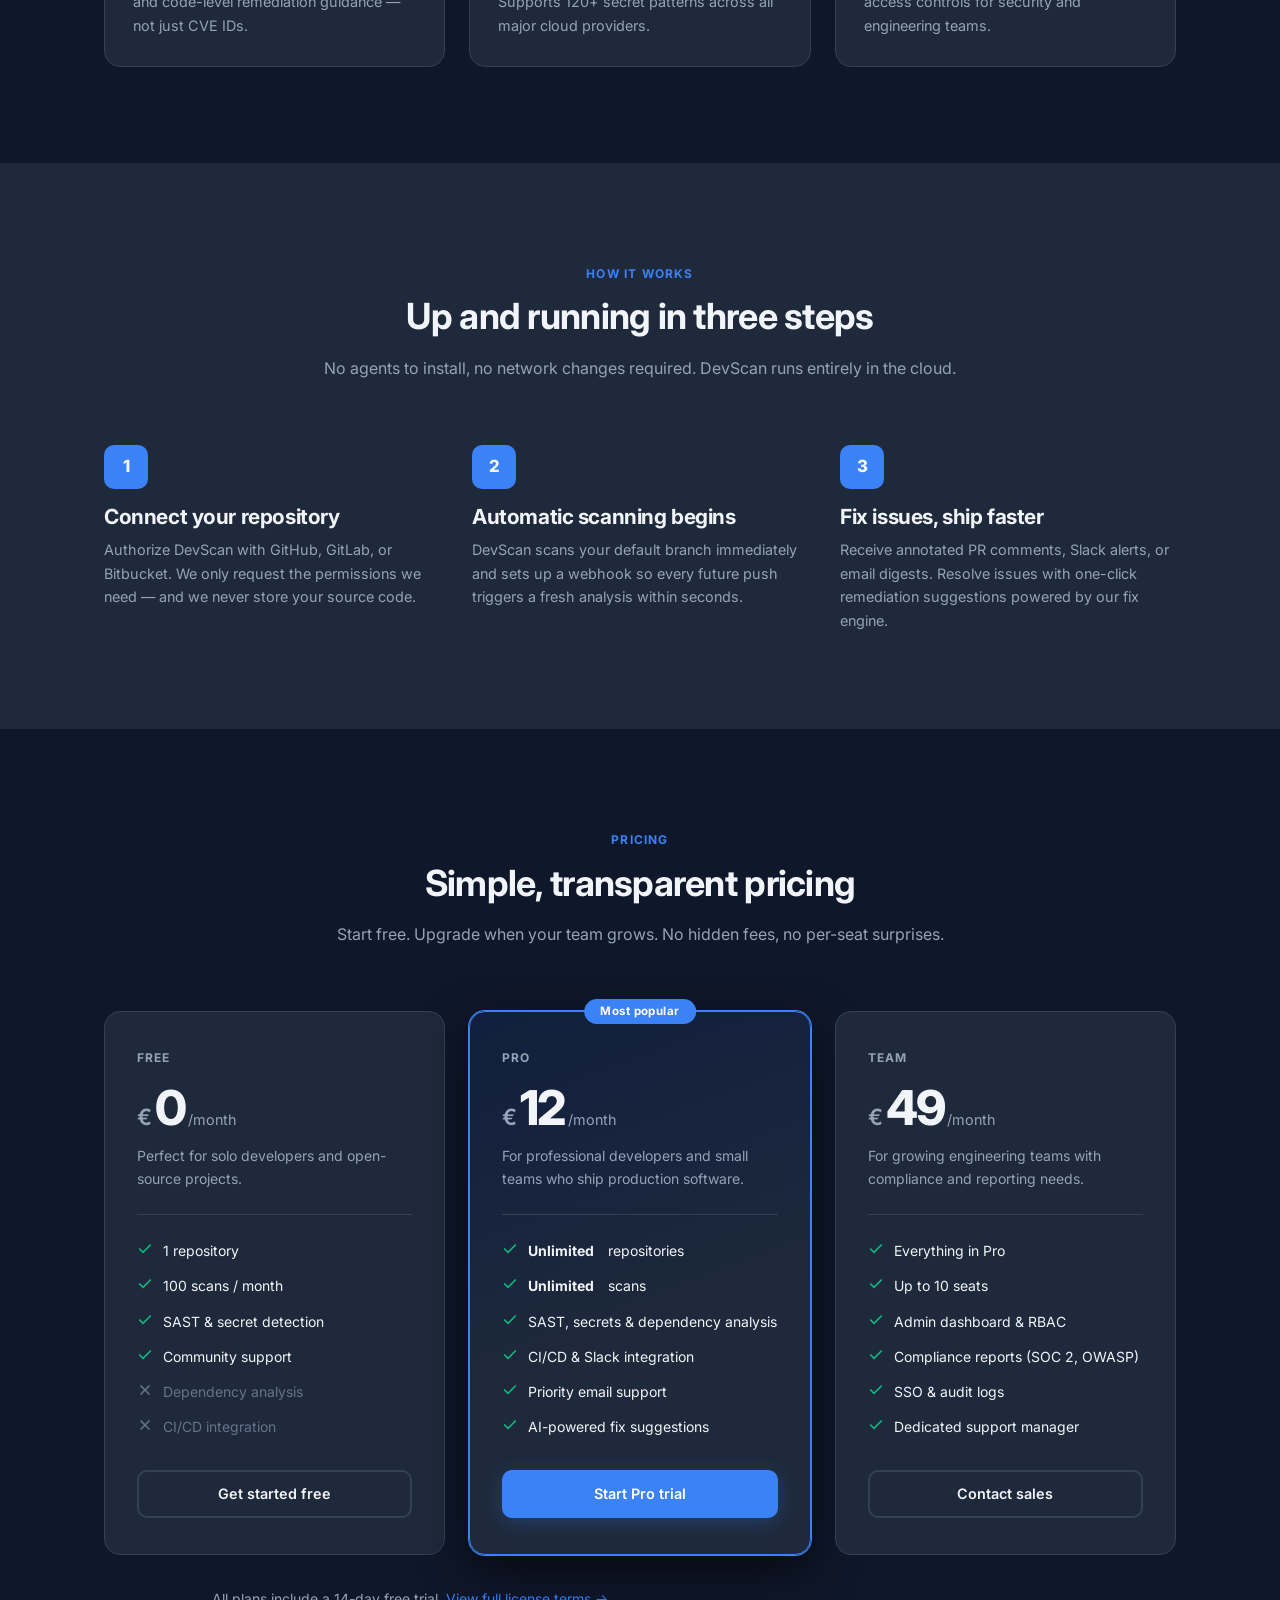
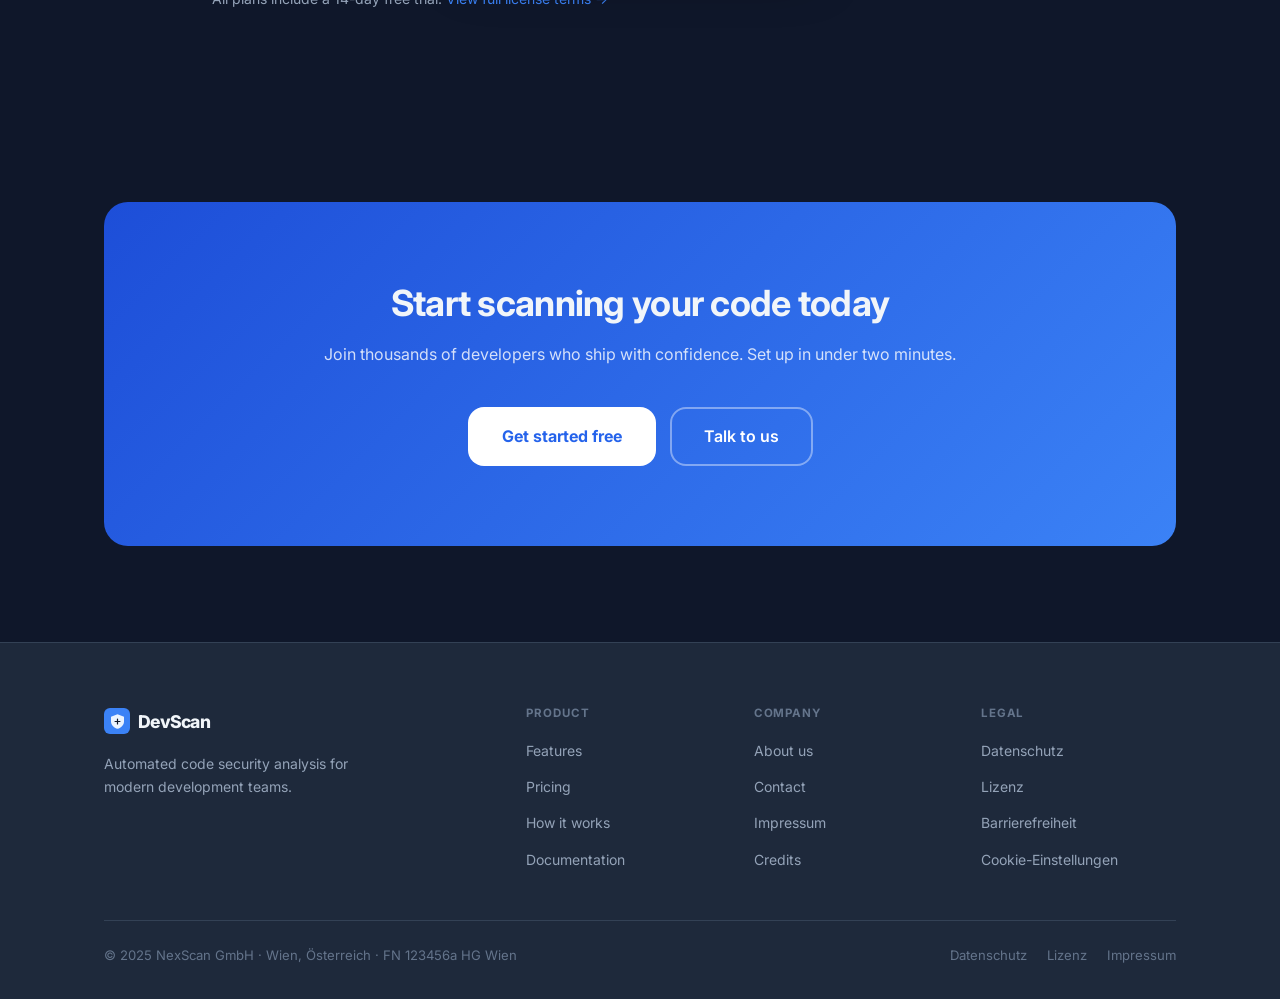
==== commit 3804d4da: "adapt landing page (hero, features, pricing, footer, cookie banner)" ====
--- a/index.html
+++ b/index.html
@@ -16,18 +16,18 @@
     <div class="nav__inner">
       <a href="index.html" class="nav__logo" aria-label="DevScan – Home">
         <div class="nav__logo-icon" aria-hidden="true">
-          <svg width="16" height="18" viewBox="0 0 16 18" fill="none" aria-hidden="true"><path d="M8 0L0 3.27V9c0 4.14 3.4 8.02 8 9 4.6-.98 8-4.86 8-9V3.27L8 0z" fill="white" fill-opacity=".9"/><line x1="5" y1="9" x2="11" y2="9" stroke="#0F172A" stroke-width="1.5" stroke-linecap="round"/><line x1="8" y1="6" x2="8" y2="12" stroke="#0F172A" stroke-width="1.5" stroke-linecap="round"/></svg>
+          <svg width="16" height="18" viewBox="0 0 16 18" fill="none"><path d="M8 0L0 3.27V9c0 4.14 3.4 8.02 8 9 4.6-.98 8-4.86 8-9V3.27L8 0z" fill="white" fill-opacity=".9"/><line x1="5" y1="9" x2="11" y2="9" stroke="#0F172A" stroke-width="1.5" stroke-linecap="round"/><line x1="8" y1="6" x2="8" y2="12" stroke="#0F172A" stroke-width="1.5" stroke-linecap="round"/></svg>
         </div>
         DevScan
       </a>
       <ul class="nav__links" role="list">
-        <li><a href="index.html" class="nav__link" aria-current="page">Home</a></li>
-        <li><a href="#features" class="nav__link">Features</a></li>
-        <li><a href="#pricing" class="nav__link">Pricing</a></li>
-        <li><a href="about.html" class="nav__link">About</a></li>
-        <li><a href="license.html" class="nav__link">License</a></li>
+        <li><a href="index.html"         class="nav__link" aria-current="page">Home</a></li>
+        <li><a href="#features"          class="nav__link">Features</a></li>
+        <li><a href="#pricing"           class="nav__link">Pricing</a></li>
+        <li><a href="about.html"         class="nav__link">About</a></li>
+        <li><a href="license.html"       class="nav__link">License</a></li>
         <li><a href="accessibility.html" class="nav__link">Accessibility</a></li>
-        <li><a href="impressum.html" class="nav__link">Contact</a></li>
+        <li><a href="impressum.html"     class="nav__link">Contact</a></li>
       </ul>
       <div class="nav__actions">
         <a href="#" class="btn btn--ghost btn--sm">Log in</a>
@@ -40,10 +40,10 @@
   </nav>
 
   <nav class="nav__mobile" id="nav-mobile" aria-hidden="true" aria-label="Mobile navigation">
-    <a href="index.html" class="nav__link">Home</a>
-    <a href="#features"  class="nav__link">Features</a>
-    <a href="#pricing"   class="nav__link">Pricing</a>
-    <a href="about.html" class="nav__link">About</a>
+    <a href="index.html"         class="nav__link" aria-current="page">Home</a>
+    <a href="#features"          class="nav__link">Features</a>
+    <a href="#pricing"           class="nav__link">Pricing</a>
+    <a href="about.html"         class="nav__link">About</a>
     <a href="license.html"       class="nav__link">License</a>
     <a href="privacy.html"       class="nav__link">Privacy</a>
     <a href="accessibility.html" class="nav__link">Accessibility</a>
@@ -56,9 +56,10 @@
 
   <main id="main-content">
 
-    <!-- Hero -->
+    <!-- ── Hero ───────────────────────────────────────────────── -->
     <section class="hero" aria-labelledby="hero-heading">
       <div class="hero__inner">
+
         <div class="hero__content">
           <div class="hero__badge" aria-label="New: CI/CD integration available">
             <span class="hero__badge-dot" aria-hidden="true"></span>
@@ -81,7 +82,7 @@
         </div>
 
         <!-- Code window mockup -->
-        <div class="code-window" role="img" aria-label="Screenshot of DevScan detecting a hardcoded credential and SQL injection vulnerability in example code">
+        <div class="code-window" role="img" aria-label="DevScan detecting a hardcoded credential and SQL injection vulnerability in example source code">
           <div class="code-window__bar" aria-hidden="true">
             <span class="dot dot--r"></span>
             <span class="dot dot--y"></span>
@@ -91,50 +92,51 @@
           <div class="code-window__body" aria-hidden="true">
             <div class="cl"><span class="cl-n">1</span><span class="cl-t"><span class="tk-kw">import</span> db <span class="tk-kw">from</span> <span class="tk-str">'./db'</span></span></div>
             <div class="cl"><span class="cl-n">2</span><span class="cl-t"></span></div>
-            <div class="cl cl--danger"><span class="cl-n">3</span><span class="cl-t"><span class="tk-kw">const</span> <span class="tk-var">SECRET</span> = <span class="tk-str">"ghp_k9xM3nPw2..."</span> <span class="badge badge--crit">CRITICAL</span></span></div>
+            <div class="cl cl--danger"><span class="cl-n">3</span><span class="cl-t"><span class="tk-kw">const</span> <span class="tk-var">SECRET</span> = <span class="tk-str">"ghp_k9xM3nPw2qR..."</span><span class="badge badge--crit">CRITICAL</span></span></div>
             <div class="cl cl--danger"><span class="cl-n">4</span><span class="cl-t"><span class="tk-cm">// Hardcoded credential exposed in source</span></span></div>
             <div class="cl"><span class="cl-n">5</span><span class="cl-t"></span></div>
             <div class="cl"><span class="cl-n">6</span><span class="cl-t"><span class="tk-kw">async function</span> <span class="tk-fn">getUser</span>(id) {</span></div>
-            <div class="cl cl--warn"><span class="cl-n">7</span><span class="cl-t">  <span class="tk-kw">return</span> db.<span class="tk-fn">query</span>(<span class="tk-str">`SELECT * WHERE id=${</span>id<span class="tk-str">}`</span>) <span class="badge badge--high">HIGH</span></span></div>
+            <div class="cl cl--warn"><span class="cl-n">7</span><span class="cl-t">  <span class="tk-kw">return</span> db.<span class="tk-fn">query</span>(<span class="tk-str">`SELECT * WHERE id=<span style="color:var(--tk-var,#F78C6C)">${id}</span>`</span>)<span class="badge badge--high">HIGH</span></span></div>
             <div class="cl cl--warn"><span class="cl-n">8</span><span class="cl-t">  <span class="tk-cm">// SQL injection via unsanitized input</span></span></div>
             <div class="cl"><span class="cl-n">9</span><span class="cl-t">}</span></div>
           </div>
           <div class="scan-bar" aria-hidden="true">
             <div class="issue-counts">
               <span class="ic ic--c">
-                <svg width="12" height="12" viewBox="0 0 24 24" fill="currentColor"><circle cx="12" cy="12" r="10"/><text x="12" y="16" text-anchor="middle" fill="white" font-size="13" font-weight="bold">!</text></svg>
+                <svg width="12" height="12" viewBox="0 0 24 24" fill="currentColor" aria-hidden="true"><circle cx="12" cy="12" r="10"/><text x="12" y="16" text-anchor="middle" fill="white" font-size="13" font-weight="bold" font-family="sans-serif">!</text></svg>
                 1 Critical
               </span>
               <span class="ic ic--h">
-                <svg width="12" height="12" viewBox="0 0 24 24" fill="none" stroke="currentColor" stroke-width="2.5"><path d="M10.29 3.86L1.82 18a2 2 0 001.71 3h16.94a2 2 0 001.71-3L13.71 3.86a2 2 0 00-3.42 0z"/></svg>
+                <svg width="12" height="12" viewBox="0 0 24 24" fill="none" stroke="currentColor" stroke-width="2.5" aria-hidden="true"><path d="M10.29 3.86L1.82 18a2 2 0 001.71 3h16.94a2 2 0 001.71-3L13.71 3.86a2 2 0 00-3.42 0z"/></svg>
                 1 High
               </span>
               <span class="ic ic--l">
-                <svg width="12" height="12" viewBox="0 0 24 24" fill="none" stroke="currentColor" stroke-width="2.5"><circle cx="12" cy="12" r="10"/><line x1="12" y1="8" x2="12" y2="12"/><line x1="12" y1="16" x2="12.01" y2="16"/></svg>
+                <svg width="12" height="12" viewBox="0 0 24 24" fill="none" stroke="currentColor" stroke-width="2.5" aria-hidden="true"><circle cx="12" cy="12" r="10"/><line x1="12" y1="8" x2="12" y2="12"/><line x1="12" y1="16" x2="12.01" y2="16"/></svg>
                 2 Low
               </span>
             </div>
             <span style="color:var(--c-accent);font-weight:600;font-size:.72rem;">✓ Scan complete</span>
           </div>
         </div>
-      </div>
-    </section>
-
-    <!-- Trusted by -->
-    <div class="section--alt" style="padding-block:28px;border-top:1px solid var(--c-border);">
+
+      </div>
+    </section>
+
+    <!-- ── Trusted by ──────────────────────────────────────────── -->
+    <div class="section--alt" style="padding-block:24px;border-top:1px solid var(--c-border);">
       <div class="container text-center">
-        <p style="font-size:.78rem;letter-spacing:.08em;text-transform:uppercase;color:var(--c-text-faint);margin:0 auto 20px;">Trusted by development teams at</p>
-        <div style="display:flex;flex-wrap:wrap;gap:32px;justify-content:center;align-items:center;opacity:.5;filter:grayscale(1);">
-          <span style="font-family:var(--font-mono);font-weight:700;font-size:1.05rem;color:var(--c-text);">Aurum Labs</span>
-          <span style="font-family:var(--font-mono);font-weight:700;font-size:1.05rem;color:var(--c-text);">CoreStack</span>
-          <span style="font-family:var(--font-mono);font-weight:700;font-size:1.05rem;color:var(--c-text);">ByteForge</span>
-          <span style="font-family:var(--font-mono);font-weight:700;font-size:1.05rem;color:var(--c-text);">Nexora</span>
-          <span style="font-family:var(--font-mono);font-weight:700;font-size:1.05rem;color:var(--c-text);">Pulsifi</span>
-        </div>
-      </div>
-    </div>
-
-    <!-- Features -->
+        <p style="font-size:.75rem;letter-spacing:.09em;text-transform:uppercase;color:var(--c-text-faint);margin:0 auto 18px;">Trusted by development teams at</p>
+        <div style="display:flex;flex-wrap:wrap;gap:36px;justify-content:center;align-items:center;opacity:.45;filter:grayscale(1);" aria-hidden="true">
+          <span style="font-family:var(--font-mono);font-weight:700;font-size:1rem;">Aurum Labs</span>
+          <span style="font-family:var(--font-mono);font-weight:700;font-size:1rem;">CoreStack</span>
+          <span style="font-family:var(--font-mono);font-weight:700;font-size:1rem;">ByteForge</span>
+          <span style="font-family:var(--font-mono);font-weight:700;font-size:1rem;">Nexora</span>
+          <span style="font-family:var(--font-mono);font-weight:700;font-size:1rem;">Pulsifi</span>
+        </div>
+      </div>
+    </div>
+
+    <!-- ── Features ───────────────────────────────────────────── -->
     <section class="section" id="features" aria-labelledby="features-heading">
       <div class="container">
         <div class="section-header">
@@ -149,7 +151,7 @@
               <svg width="22" height="22" viewBox="0 0 24 24" fill="none" stroke="currentColor" stroke-width="2" stroke-linecap="round" stroke-linejoin="round"><path d="M12 22s8-4 8-10V5l-8-3-8 3v7c0 6 8 10 8 10z"/></svg>
             </div>
             <h3>SAST Scanning</h3>
-            <p>Static analysis catches injection flaws, hardcoded secrets, broken authentication, and 50+ other vulnerability classes — all without running your code.</p>
+            <p>Static analysis catches injection flaws, hardcoded secrets, broken authentication, and 50+ other vulnerability classes — without running your code.</p>
           </article>
 
           <article class="feature-card">
@@ -165,7 +167,7 @@
               <svg width="22" height="22" viewBox="0 0 24 24" fill="none" stroke="currentColor" stroke-width="2" stroke-linecap="round" stroke-linejoin="round"><polyline points="16 18 22 12 16 6"/><polyline points="8 6 2 12 8 18"/></svg>
             </div>
             <h3>CI/CD Integration</h3>
-            <p>One-line setup for GitHub Actions, GitLab CI, Bitbucket Pipelines, and Jenkins. Block PRs that introduce new critical issues.</p>
+            <p>One-line setup for GitHub Actions, GitLab CI, Bitbucket Pipelines, and Jenkins. Block PRs that introduce new critical issues automatically.</p>
           </article>
 
           <article class="feature-card">
@@ -181,7 +183,7 @@
               <svg width="22" height="22" viewBox="0 0 24 24" fill="none" stroke="currentColor" stroke-width="2" stroke-linecap="round" stroke-linejoin="round"><path d="M4 4h16c1.1 0 2 .9 2 2v12c0 1.1-.9 2-2 2H4c-1.1 0-2-.9-2-2V6c0-1.1.9-2 2-2z"/><polyline points="22,6 12,13 2,6"/></svg>
             </div>
             <h3>Secret Detection</h3>
-            <p>Finds API keys, tokens, passwords, and private keys before they're committed. Supports 120+ secret patterns across all major providers.</p>
+            <p>Finds API keys, tokens, passwords, and private keys before they're committed. Supports 120+ secret patterns across all major cloud providers.</p>
           </article>
 
           <article class="feature-card">
@@ -196,7 +198,7 @@
       </div>
     </section>
 
-    <!-- How it works -->
+    <!-- ── How it works ───────────────────────────────────────── -->
     <section class="section section--alt" id="how-it-works" aria-labelledby="hiw-heading">
       <div class="container">
         <div class="section-header">
@@ -209,7 +211,7 @@
             <div class="step-num" aria-hidden="true">1</div>
             <div>
               <h3>Connect your repository</h3>
-              <p>Authorize DevScan with GitHub, GitLab, or Bitbucket. We only request the permissions we need — and we never store your code.</p>
+              <p>Authorize DevScan with GitHub, GitLab, or Bitbucket. We only request the permissions we need — and we never store your source code.</p>
             </div>
           </div>
           <div class="step">
@@ -230,7 +232,7 @@
       </div>
     </section>
 
-    <!-- Pricing -->
+    <!-- ── Pricing ────────────────────────────────────────────── -->
     <section class="section" id="pricing" aria-labelledby="pricing-heading">
       <div class="container">
         <div class="section-header">
@@ -244,77 +246,37 @@
           <article class="pricing-card" aria-labelledby="plan-free">
             <p class="pricing-name" id="plan-free">Free</p>
             <div class="pricing-price">
-              <span class="cur">€</span>
-              <span class="amt">0</span>
-              <span class="per">/month</span>
+              <span class="cur">€</span><span class="amt">0</span><span class="per">/month</span>
             </div>
             <p class="pricing-desc">Perfect for solo developers and open-source projects.</p>
             <div class="pricing-div"></div>
             <ul class="pricing-feats" aria-label="Free plan features">
-              <li class="pricing-feat">
-                <svg width="16" height="16" viewBox="0 0 24 24" fill="none" stroke="currentColor" stroke-width="2.5" stroke-linecap="round" aria-hidden="true"><polyline points="20 6 9 17 4 12"/></svg>
-                1 repository
-              </li>
-              <li class="pricing-feat">
-                <svg width="16" height="16" viewBox="0 0 24 24" fill="none" stroke="currentColor" stroke-width="2.5" stroke-linecap="round" aria-hidden="true"><polyline points="20 6 9 17 4 12"/></svg>
-                100 scans / month
-              </li>
-              <li class="pricing-feat">
-                <svg width="16" height="16" viewBox="0 0 24 24" fill="none" stroke="currentColor" stroke-width="2.5" stroke-linecap="round" aria-hidden="true"><polyline points="20 6 9 17 4 12"/></svg>
-                SAST &amp; secret detection
-              </li>
-              <li class="pricing-feat">
-                <svg width="16" height="16" viewBox="0 0 24 24" fill="none" stroke="currentColor" stroke-width="2.5" stroke-linecap="round" aria-hidden="true"><polyline points="20 6 9 17 4 12"/></svg>
-                Community support
-              </li>
-              <li class="pricing-feat pricing-feat--off">
-                <svg width="16" height="16" viewBox="0 0 24 24" fill="none" stroke="currentColor" stroke-width="2.5" stroke-linecap="round" aria-hidden="true"><line x1="18" y1="6" x2="6" y2="18"/><line x1="6" y1="6" x2="18" y2="18"/></svg>
-                Dependency analysis
-              </li>
-              <li class="pricing-feat pricing-feat--off">
-                <svg width="16" height="16" viewBox="0 0 24 24" fill="none" stroke="currentColor" stroke-width="2.5" stroke-linecap="round" aria-hidden="true"><line x1="18" y1="6" x2="6" y2="18"/><line x1="6" y1="6" x2="18" y2="18"/></svg>
-                CI/CD integration
-              </li>
+              <li class="pricing-feat"><svg width="16" height="16" viewBox="0 0 24 24" fill="none" stroke="currentColor" stroke-width="2.5" stroke-linecap="round" aria-hidden="true"><polyline points="20 6 9 17 4 12"/></svg>1 repository</li>
+              <li class="pricing-feat"><svg width="16" height="16" viewBox="0 0 24 24" fill="none" stroke="currentColor" stroke-width="2.5" stroke-linecap="round" aria-hidden="true"><polyline points="20 6 9 17 4 12"/></svg>100 scans / month</li>
+              <li class="pricing-feat"><svg width="16" height="16" viewBox="0 0 24 24" fill="none" stroke="currentColor" stroke-width="2.5" stroke-linecap="round" aria-hidden="true"><polyline points="20 6 9 17 4 12"/></svg>SAST &amp; secret detection</li>
+              <li class="pricing-feat"><svg width="16" height="16" viewBox="0 0 24 24" fill="none" stroke="currentColor" stroke-width="2.5" stroke-linecap="round" aria-hidden="true"><polyline points="20 6 9 17 4 12"/></svg>Community support</li>
+              <li class="pricing-feat pricing-feat--off"><svg width="16" height="16" viewBox="0 0 24 24" fill="none" stroke="currentColor" stroke-width="2.5" stroke-linecap="round" aria-hidden="true"><line x1="18" y1="6" x2="6" y2="18"/><line x1="6" y1="6" x2="18" y2="18"/></svg>Dependency analysis</li>
+              <li class="pricing-feat pricing-feat--off"><svg width="16" height="16" viewBox="0 0 24 24" fill="none" stroke="currentColor" stroke-width="2.5" stroke-linecap="round" aria-hidden="true"><line x1="18" y1="6" x2="6" y2="18"/><line x1="6" y1="6" x2="18" y2="18"/></svg>CI/CD integration</li>
             </ul>
             <a href="#" class="btn btn--ghost">Get started free</a>
           </article>
 
-          <!-- Pro (featured) -->
+          <!-- Pro -->
           <article class="pricing-card pricing-card--featured" aria-labelledby="plan-pro" aria-describedby="plan-pro-badge">
             <div class="pricing-pill" id="plan-pro-badge">Most popular</div>
             <p class="pricing-name" id="plan-pro">Pro</p>
             <div class="pricing-price">
-              <span class="cur">€</span>
-              <span class="amt">12</span>
-              <span class="per">/month</span>
+              <span class="cur">€</span><span class="amt">12</span><span class="per">/month</span>
             </div>
             <p class="pricing-desc">For professional developers and small teams who ship production software.</p>
             <div class="pricing-div"></div>
             <ul class="pricing-feats" aria-label="Pro plan features">
-              <li class="pricing-feat">
-                <svg width="16" height="16" viewBox="0 0 24 24" fill="none" stroke="currentColor" stroke-width="2.5" stroke-linecap="round" aria-hidden="true"><polyline points="20 6 9 17 4 12"/></svg>
-                <strong>Unlimited</strong>&nbsp;repositories
-              </li>
-              <li class="pricing-feat">
-                <svg width="16" height="16" viewBox="0 0 24 24" fill="none" stroke="currentColor" stroke-width="2.5" stroke-linecap="round" aria-hidden="true"><polyline points="20 6 9 17 4 12"/></svg>
-                <strong>Unlimited</strong>&nbsp;scans
-              </li>
-              <li class="pricing-feat">
-                <svg width="16" height="16" viewBox="0 0 24 24" fill="none" stroke="currentColor" stroke-width="2.5" stroke-linecap="round" aria-hidden="true"><polyline points="20 6 9 17 4 12"/></svg>
-                SAST, secrets &amp; dependency analysis
-              </li>
-              <li class="pricing-feat">
-                <svg width="16" height="16" viewBox="0 0 24 24" fill="none" stroke="currentColor" stroke-width="2.5" stroke-linecap="round" aria-hidden="true"><polyline points="20 6 9 17 4 12"/></svg>
-                CI/CD &amp; Slack integration
-              </li>
-              <li class="pricing-feat">
-                <svg width="16" height="16" viewBox="0 0 24 24" fill="none" stroke="currentColor" stroke-width="2.5" stroke-linecap="round" aria-hidden="true"><polyline points="20 6 9 17 4 12"/></svg>
-                Priority email support
-              </li>
-              <li class="pricing-feat">
-                <svg width="16" height="16" viewBox="0 0 24 24" fill="none" stroke="currentColor" stroke-width="2.5" stroke-linecap="round" aria-hidden="true"><polyline points="20 6 9 17 4 12"/></svg>
-                AI-powered fix suggestions
-              </li>
+              <li class="pricing-feat"><svg width="16" height="16" viewBox="0 0 24 24" fill="none" stroke="currentColor" stroke-width="2.5" stroke-linecap="round" aria-hidden="true"><polyline points="20 6 9 17 4 12"/></svg><strong>Unlimited</strong>&nbsp;repositories</li>
+              <li class="pricing-feat"><svg width="16" height="16" viewBox="0 0 24 24" fill="none" stroke="currentColor" stroke-width="2.5" stroke-linecap="round" aria-hidden="true"><polyline points="20 6 9 17 4 12"/></svg><strong>Unlimited</strong>&nbsp;scans</li>
+              <li class="pricing-feat"><svg width="16" height="16" viewBox="0 0 24 24" fill="none" stroke="currentColor" stroke-width="2.5" stroke-linecap="round" aria-hidden="true"><polyline points="20 6 9 17 4 12"/></svg>SAST, secrets &amp; dependency analysis</li>
+              <li class="pricing-feat"><svg width="16" height="16" viewBox="0 0 24 24" fill="none" stroke="currentColor" stroke-width="2.5" stroke-linecap="round" aria-hidden="true"><polyline points="20 6 9 17 4 12"/></svg>CI/CD &amp; Slack integration</li>
+              <li class="pricing-feat"><svg width="16" height="16" viewBox="0 0 24 24" fill="none" stroke="currentColor" stroke-width="2.5" stroke-linecap="round" aria-hidden="true"><polyline points="20 6 9 17 4 12"/></svg>Priority email support</li>
+              <li class="pricing-feat"><svg width="16" height="16" viewBox="0 0 24 24" fill="none" stroke="currentColor" stroke-width="2.5" stroke-linecap="round" aria-hidden="true"><polyline points="20 6 9 17 4 12"/></svg>AI-powered fix suggestions</li>
             </ul>
             <a href="#" class="btn btn--primary">Start Pro trial</a>
           </article>
@@ -323,54 +285,36 @@
           <article class="pricing-card" aria-labelledby="plan-team">
             <p class="pricing-name" id="plan-team">Team</p>
             <div class="pricing-price">
-              <span class="cur">€</span>
-              <span class="amt">49</span>
-              <span class="per">/month</span>
+              <span class="cur">€</span><span class="amt">49</span><span class="per">/month</span>
             </div>
             <p class="pricing-desc">For growing engineering teams with compliance and reporting needs.</p>
             <div class="pricing-div"></div>
             <ul class="pricing-feats" aria-label="Team plan features">
-              <li class="pricing-feat">
-                <svg width="16" height="16" viewBox="0 0 24 24" fill="none" stroke="currentColor" stroke-width="2.5" stroke-linecap="round" aria-hidden="true"><polyline points="20 6 9 17 4 12"/></svg>
-                Everything in Pro
-              </li>
-              <li class="pricing-feat">
-                <svg width="16" height="16" viewBox="0 0 24 24" fill="none" stroke="currentColor" stroke-width="2.5" stroke-linecap="round" aria-hidden="true"><polyline points="20 6 9 17 4 12"/></svg>
-                Up to 10 seats
-              </li>
-              <li class="pricing-feat">
-                <svg width="16" height="16" viewBox="0 0 24 24" fill="none" stroke="currentColor" stroke-width="2.5" stroke-linecap="round" aria-hidden="true"><polyline points="20 6 9 17 4 12"/></svg>
-                Admin dashboard &amp; RBAC
-              </li>
-              <li class="pricing-feat">
-                <svg width="16" height="16" viewBox="0 0 24 24" fill="none" stroke="currentColor" stroke-width="2.5" stroke-linecap="round" aria-hidden="true"><polyline points="20 6 9 17 4 12"/></svg>
-                Compliance reports (SOC 2, OWASP)
-              </li>
-              <li class="pricing-feat">
-                <svg width="16" height="16" viewBox="0 0 24 24" fill="none" stroke="currentColor" stroke-width="2.5" stroke-linecap="round" aria-hidden="true"><polyline points="20 6 9 17 4 12"/></svg>
-                SSO &amp; audit logs
-              </li>
-              <li class="pricing-feat">
-                <svg width="16" height="16" viewBox="0 0 24 24" fill="none" stroke="currentColor" stroke-width="2.5" stroke-linecap="round" aria-hidden="true"><polyline points="20 6 9 17 4 12"/></svg>
-                Dedicated support manager
-              </li>
+              <li class="pricing-feat"><svg width="16" height="16" viewBox="0 0 24 24" fill="none" stroke="currentColor" stroke-width="2.5" stroke-linecap="round" aria-hidden="true"><polyline points="20 6 9 17 4 12"/></svg>Everything in Pro</li>
+              <li class="pricing-feat"><svg width="16" height="16" viewBox="0 0 24 24" fill="none" stroke="currentColor" stroke-width="2.5" stroke-linecap="round" aria-hidden="true"><polyline points="20 6 9 17 4 12"/></svg>Up to 10 seats</li>
+              <li class="pricing-feat"><svg width="16" height="16" viewBox="0 0 24 24" fill="none" stroke="currentColor" stroke-width="2.5" stroke-linecap="round" aria-hidden="true"><polyline points="20 6 9 17 4 12"/></svg>Admin dashboard &amp; RBAC</li>
+              <li class="pricing-feat"><svg width="16" height="16" viewBox="0 0 24 24" fill="none" stroke="currentColor" stroke-width="2.5" stroke-linecap="round" aria-hidden="true"><polyline points="20 6 9 17 4 12"/></svg>Compliance reports (SOC 2, OWASP)</li>
+              <li class="pricing-feat"><svg width="16" height="16" viewBox="0 0 24 24" fill="none" stroke="currentColor" stroke-width="2.5" stroke-linecap="round" aria-hidden="true"><polyline points="20 6 9 17 4 12"/></svg>SSO &amp; audit logs</li>
+              <li class="pricing-feat"><svg width="16" height="16" viewBox="0 0 24 24" fill="none" stroke="currentColor" stroke-width="2.5" stroke-linecap="round" aria-hidden="true"><polyline points="20 6 9 17 4 12"/></svg>Dedicated support manager</li>
             </ul>
             <a href="impressum.html" class="btn btn--ghost">Contact sales</a>
           </article>
 
         </div>
-        <p class="text-center text-muted mt-8" style="font-size:.875rem;">All plans include a 14-day free trial. <a href="license.html" style="color:var(--c-primary);">View full license terms →</a></p>
-      </div>
-    </section>
-
-    <!-- CTA -->
+        <p class="text-center text-muted mt-8" style="font-size:.875rem;">
+          All plans include a 14-day free trial. <a href="license.html" style="color:var(--c-primary);">View full license terms →</a>
+        </p>
+      </div>
+    </section>
+
+    <!-- ── CTA Banner ─────────────────────────────────────────── -->
     <section class="section" aria-labelledby="cta-heading">
       <div class="container">
         <div class="cta-banner">
           <h2 id="cta-heading">Start scanning your code today</h2>
           <p>Join thousands of developers who ship with confidence. Set up in under two minutes.</p>
           <div class="cta-actions">
-            <a href="#" class="btn btn--primary btn--lg" style="background:#fff;color:var(--c-primary-dark);">Get started free</a>
+            <a href="#" class="btn btn--lg" style="background:#fff;color:var(--c-primary-dark);font-weight:700;">Get started free</a>
             <a href="impressum.html" class="btn btn--ghost btn--lg">Talk to us</a>
           </div>
         </div>
@@ -379,14 +323,14 @@
 
   </main>
 
-  <!-- Footer -->
+  <!-- ── Footer ─────────────────────────────────────────────── -->
   <footer class="footer">
     <div class="container">
       <div class="footer__grid">
         <div class="footer__brand">
           <a href="index.html" class="nav__logo" style="font-size:1.1rem;">
             <div class="nav__logo-icon" style="width:26px;height:26px;" aria-hidden="true">
-              <svg width="13" height="15" viewBox="0 0 16 18" fill="none" aria-hidden="true"><path d="M8 0L0 3.27V9c0 4.14 3.4 8.02 8 9 4.6-.98 8-4.86 8-9V3.27L8 0z" fill="white" fill-opacity=".9"/><line x1="5" y1="9" x2="11" y2="9" stroke="#0F172A" stroke-width="1.5" stroke-linecap="round"/><line x1="8" y1="6" x2="8" y2="12" stroke="#0F172A" stroke-width="1.5" stroke-linecap="round"/></svg>
+              <svg width="13" height="15" viewBox="0 0 16 18" fill="none"><path d="M8 0L0 3.27V9c0 4.14 3.4 8.02 8 9 4.6-.98 8-4.86 8-9V3.27L8 0z" fill="white" fill-opacity=".9"/><line x1="5" y1="9" x2="11" y2="9" stroke="#0F172A" stroke-width="1.5" stroke-linecap="round"/><line x1="8" y1="6" x2="8" y2="12" stroke="#0F172A" stroke-width="1.5" stroke-linecap="round"/></svg>
             </div>
             DevScan
           </a>
@@ -438,7 +382,7 @@
       Cookie-Einstellungen
     </h3>
     <p id="cookie-desc">
-      We use cookies to analyze site usage and improve your experience. Analytics data is anonymized and stays on our servers. Read our <a href="privacy.html">Datenschutzerklärung</a> for details.
+      We use cookies to analyze site usage and improve your experience. Analytics data is anonymized. See our <a href="privacy.html">Datenschutzerklärung</a> for details.
     </p>
     <div class="cookie-actions">
       <button class="btn btn--primary btn--sm" id="cookie-accept">Accept all</button>
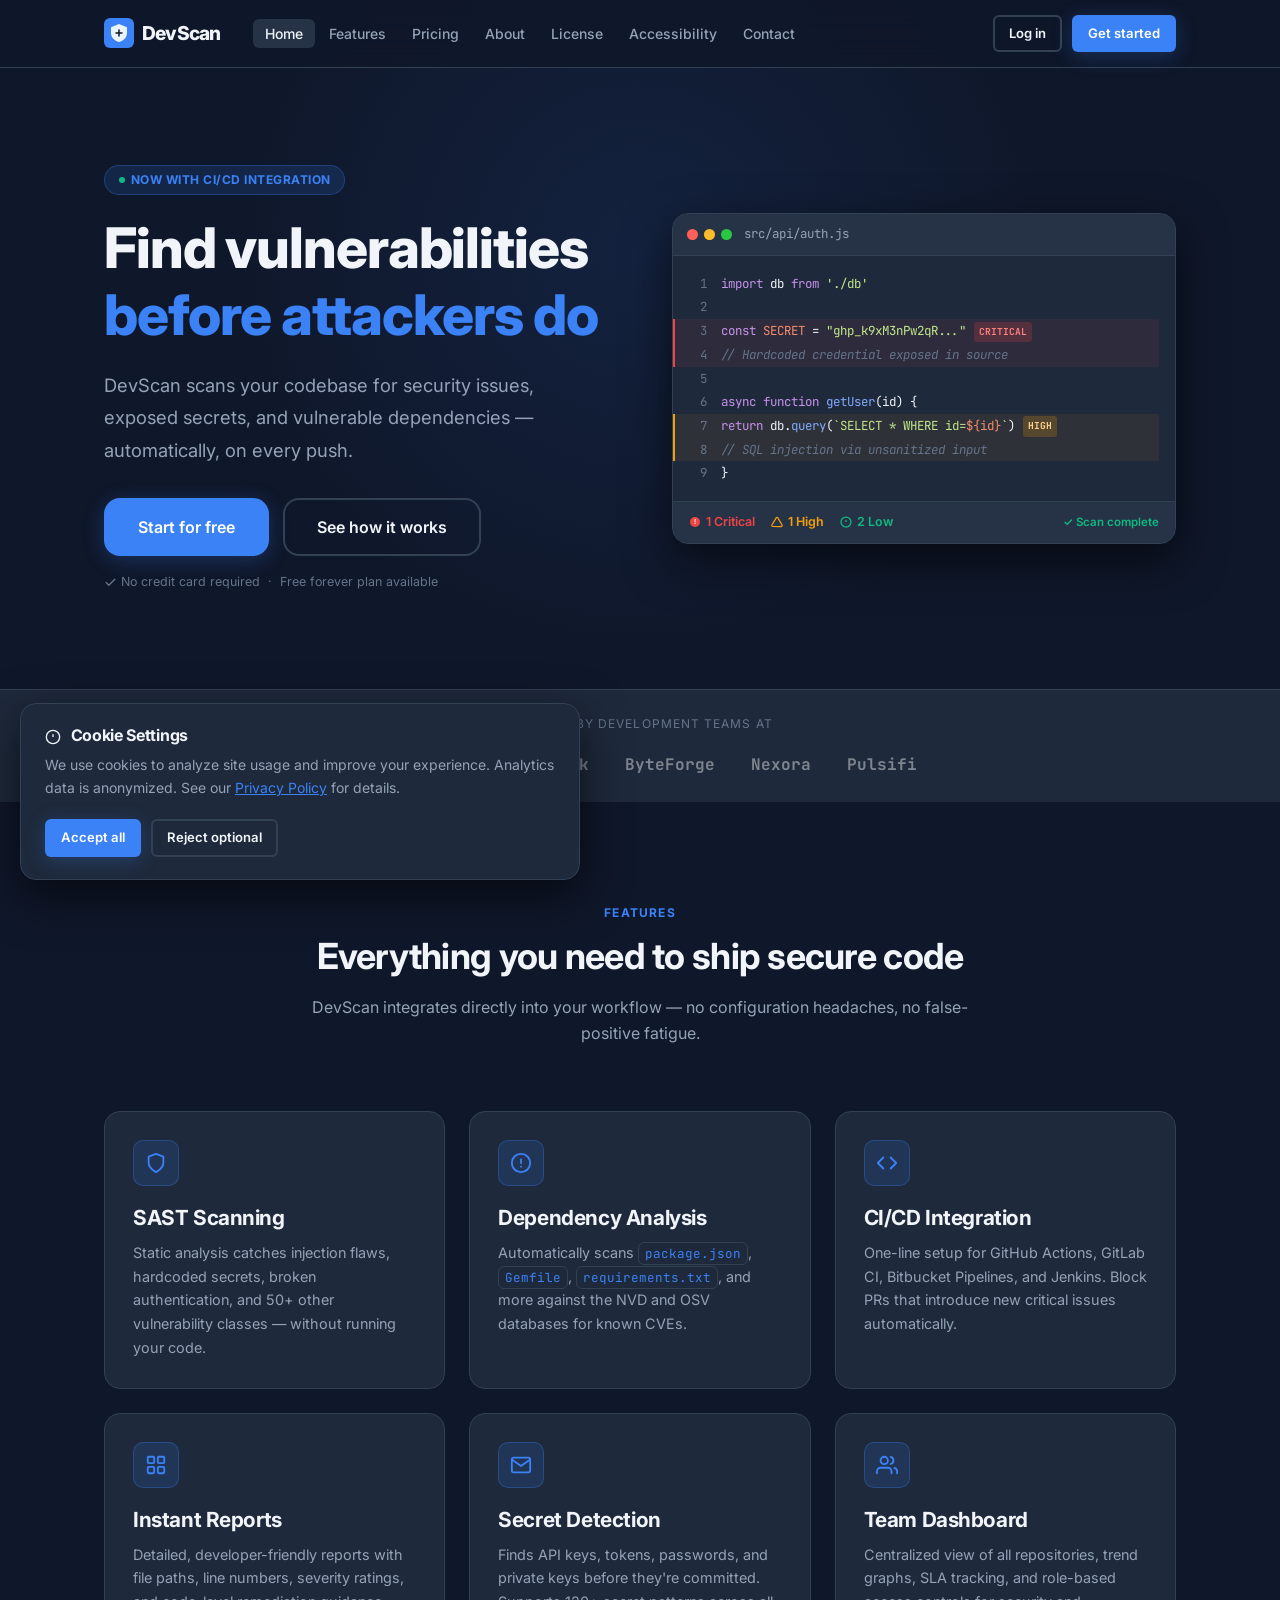
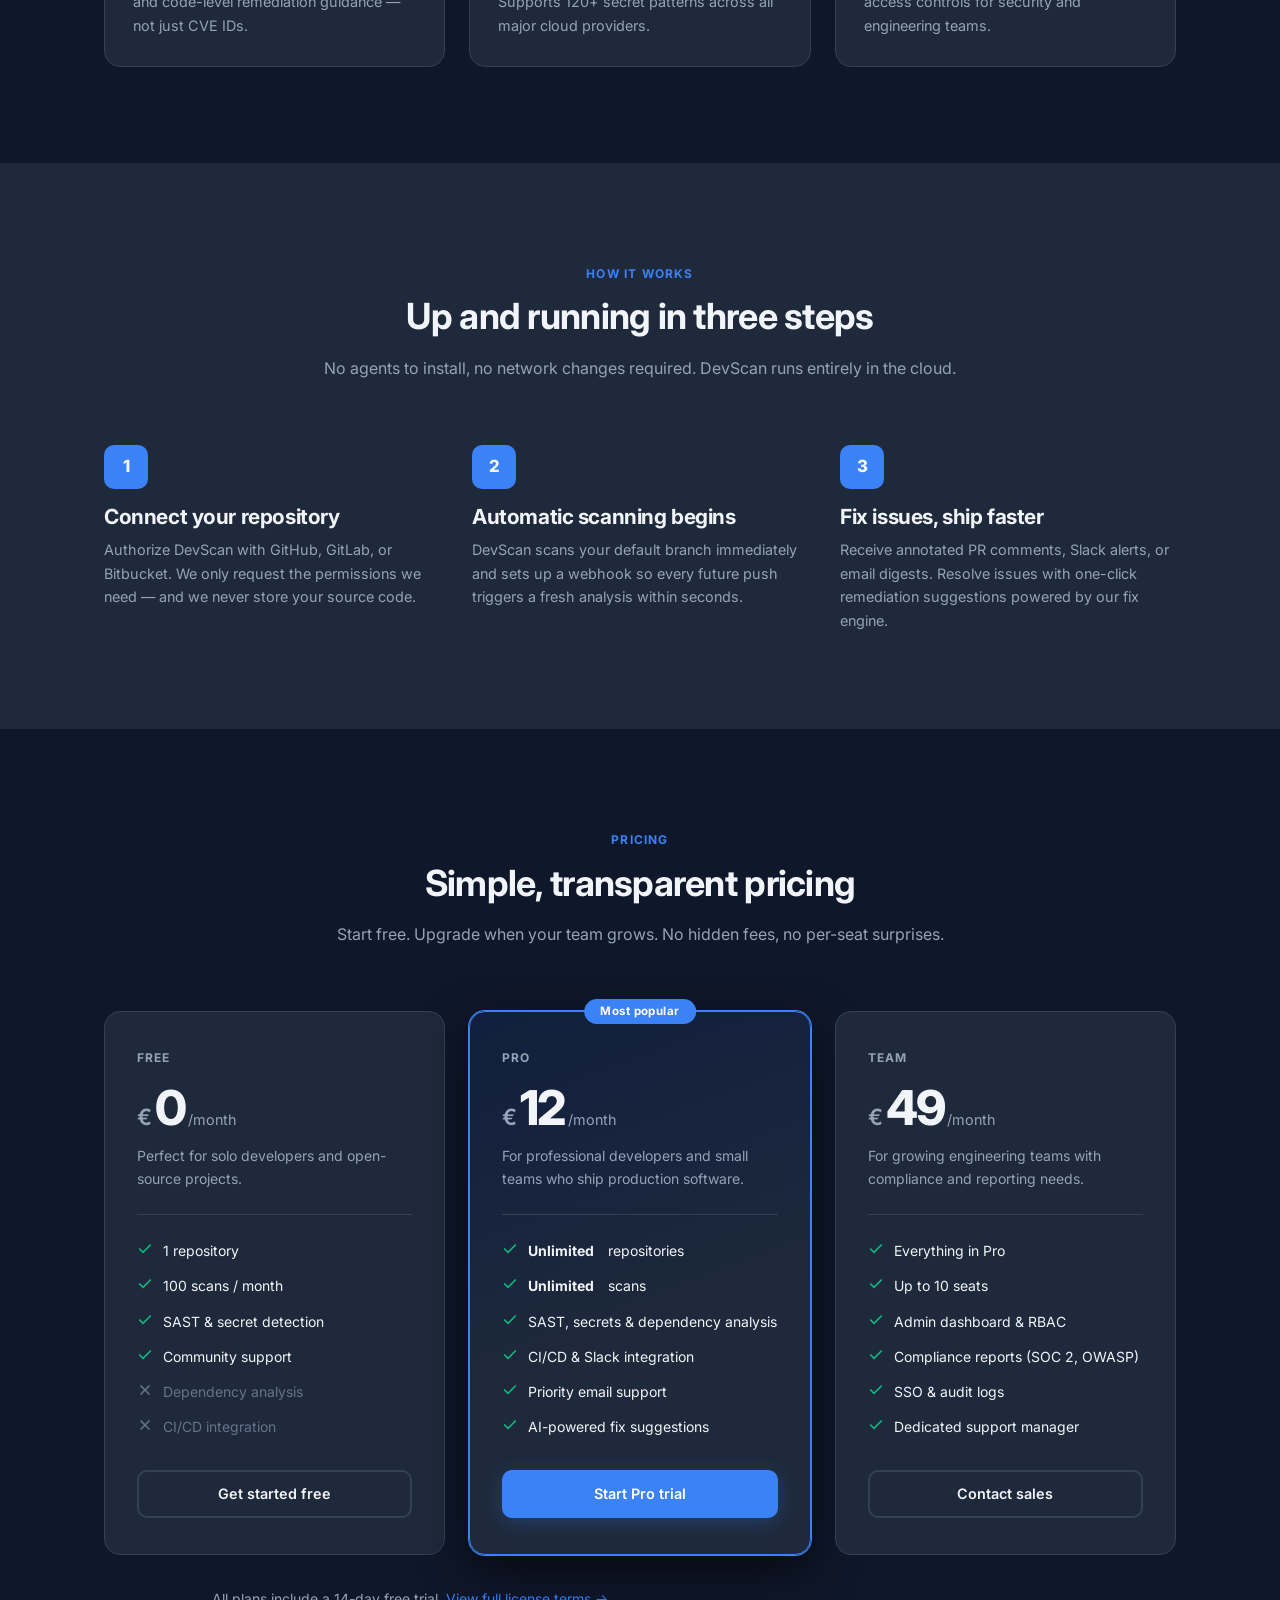
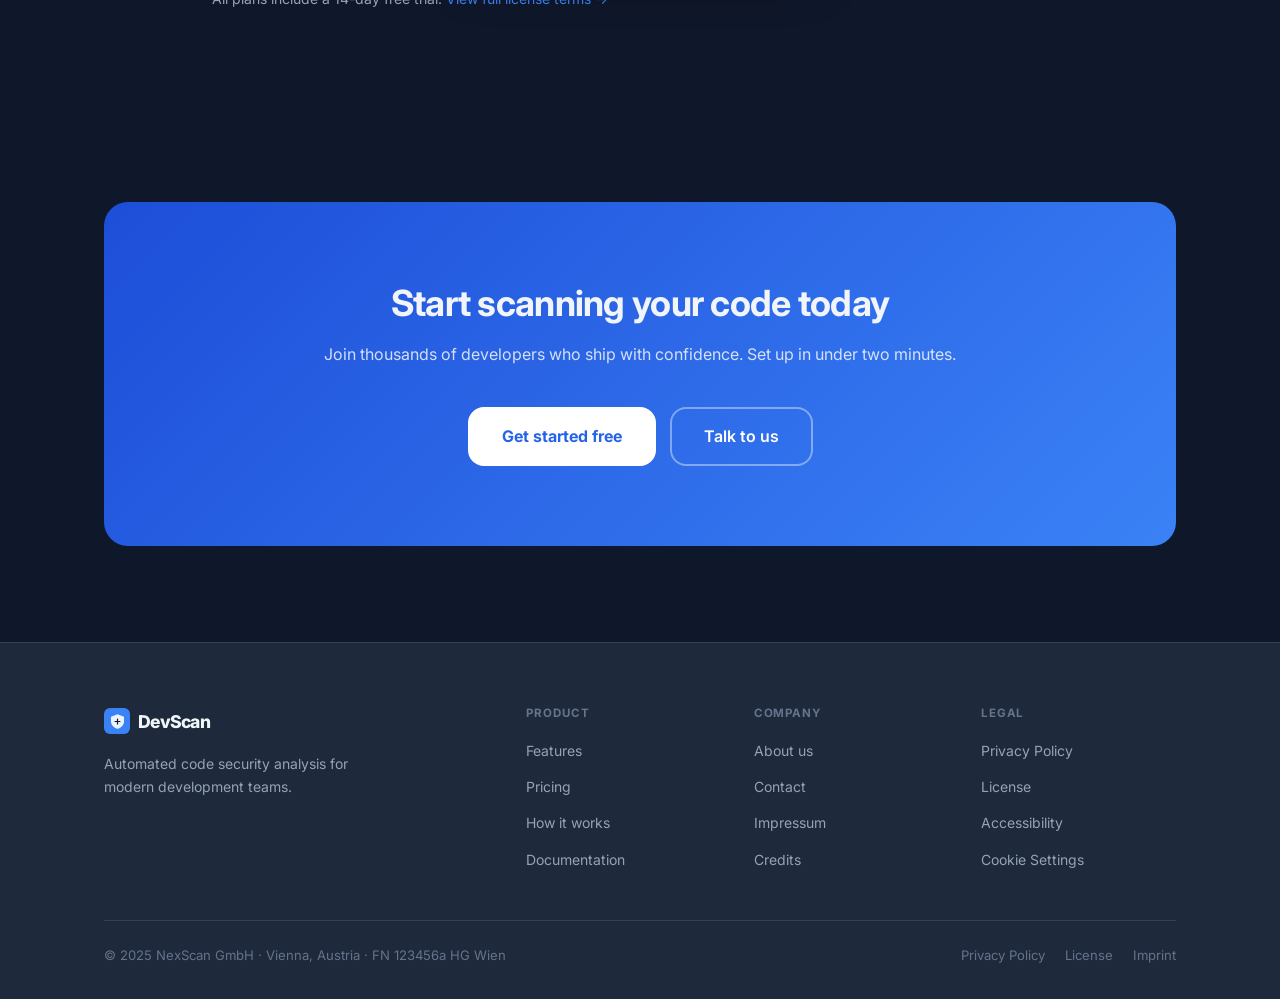
==== commit 1f1f9121: "add About page with brand marks, Nice classification, and media credit" ====
--- a/index.html
+++ b/index.html
@@ -357,19 +357,19 @@
         <div class="footer__col">
           <h4>Legal</h4>
           <ul>
-            <li><a href="privacy.html">Datenschutz</a></li>
-            <li><a href="license.html">Lizenz</a></li>
-            <li><a href="accessibility.html">Barrierefreiheit</a></li>
-            <li><a href="#" id="cookie-manage-link">Cookie-Einstellungen</a></li>
+            <li><a href="privacy.html">Privacy Policy</a></li>
+            <li><a href="license.html">License</a></li>
+            <li><a href="accessibility.html">Accessibility</a></li>
+            <li><a href="#" id="cookie-manage-link">Cookie Settings</a></li>
           </ul>
         </div>
       </div>
       <div class="footer__bottom">
-        <p>© 2025 NexScan GmbH · Wien, Österreich · FN 123456a HG Wien</p>
+        <p>© 2025 NexScan GmbH · Vienna, Austria · FN 123456a HG Wien</p>
         <div class="footer__legal-links">
-          <a href="privacy.html">Datenschutz</a>
-          <a href="license.html">Lizenz</a>
-          <a href="impressum.html">Impressum</a>
+          <a href="privacy.html">Privacy Policy</a>
+          <a href="license.html">License</a>
+          <a href="impressum.html">Imprint</a>
         </div>
       </div>
     </div>
@@ -379,10 +379,10 @@
   <div class="cookie-banner" id="cookie-banner" role="dialog" aria-modal="true" aria-labelledby="cookie-title" aria-describedby="cookie-desc">
     <h3 id="cookie-title">
       <svg width="16" height="16" viewBox="0 0 24 24" fill="none" stroke="currentColor" stroke-width="2" style="display:inline;vertical-align:middle;margin-right:6px;" aria-hidden="true"><circle cx="12" cy="12" r="10"/><line x1="12" y1="8" x2="12" y2="12"/><line x1="12" y1="16" x2="12.01" y2="16"/></svg>
-      Cookie-Einstellungen
+      Cookie Settings
     </h3>
     <p id="cookie-desc">
-      We use cookies to analyze site usage and improve your experience. Analytics data is anonymized. See our <a href="privacy.html">Datenschutzerklärung</a> for details.
+      We use cookies to analyze site usage and improve your experience. Analytics data is anonymized. See our <a href="privacy.html">Privacy Policy</a> for details.
     </p>
     <div class="cookie-actions">
       <button class="btn btn--primary btn--sm" id="cookie-accept">Accept all</button>
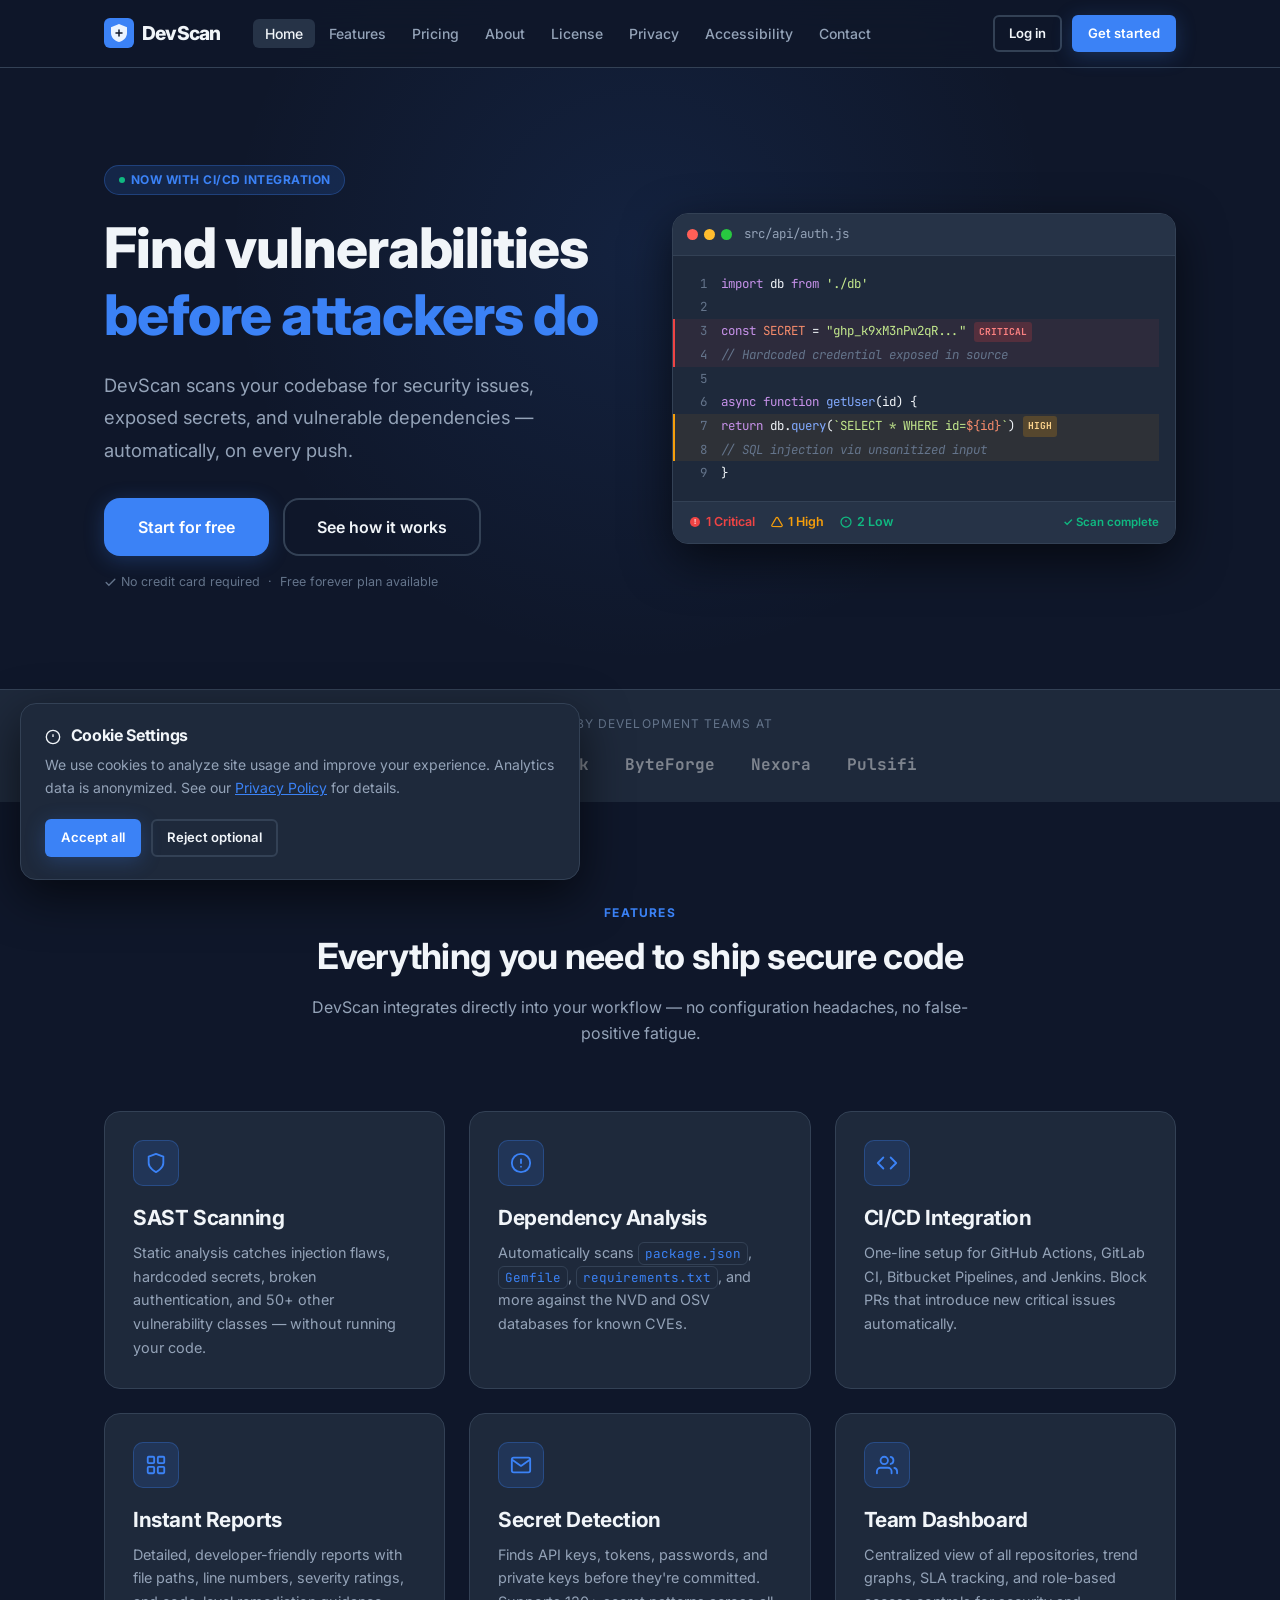
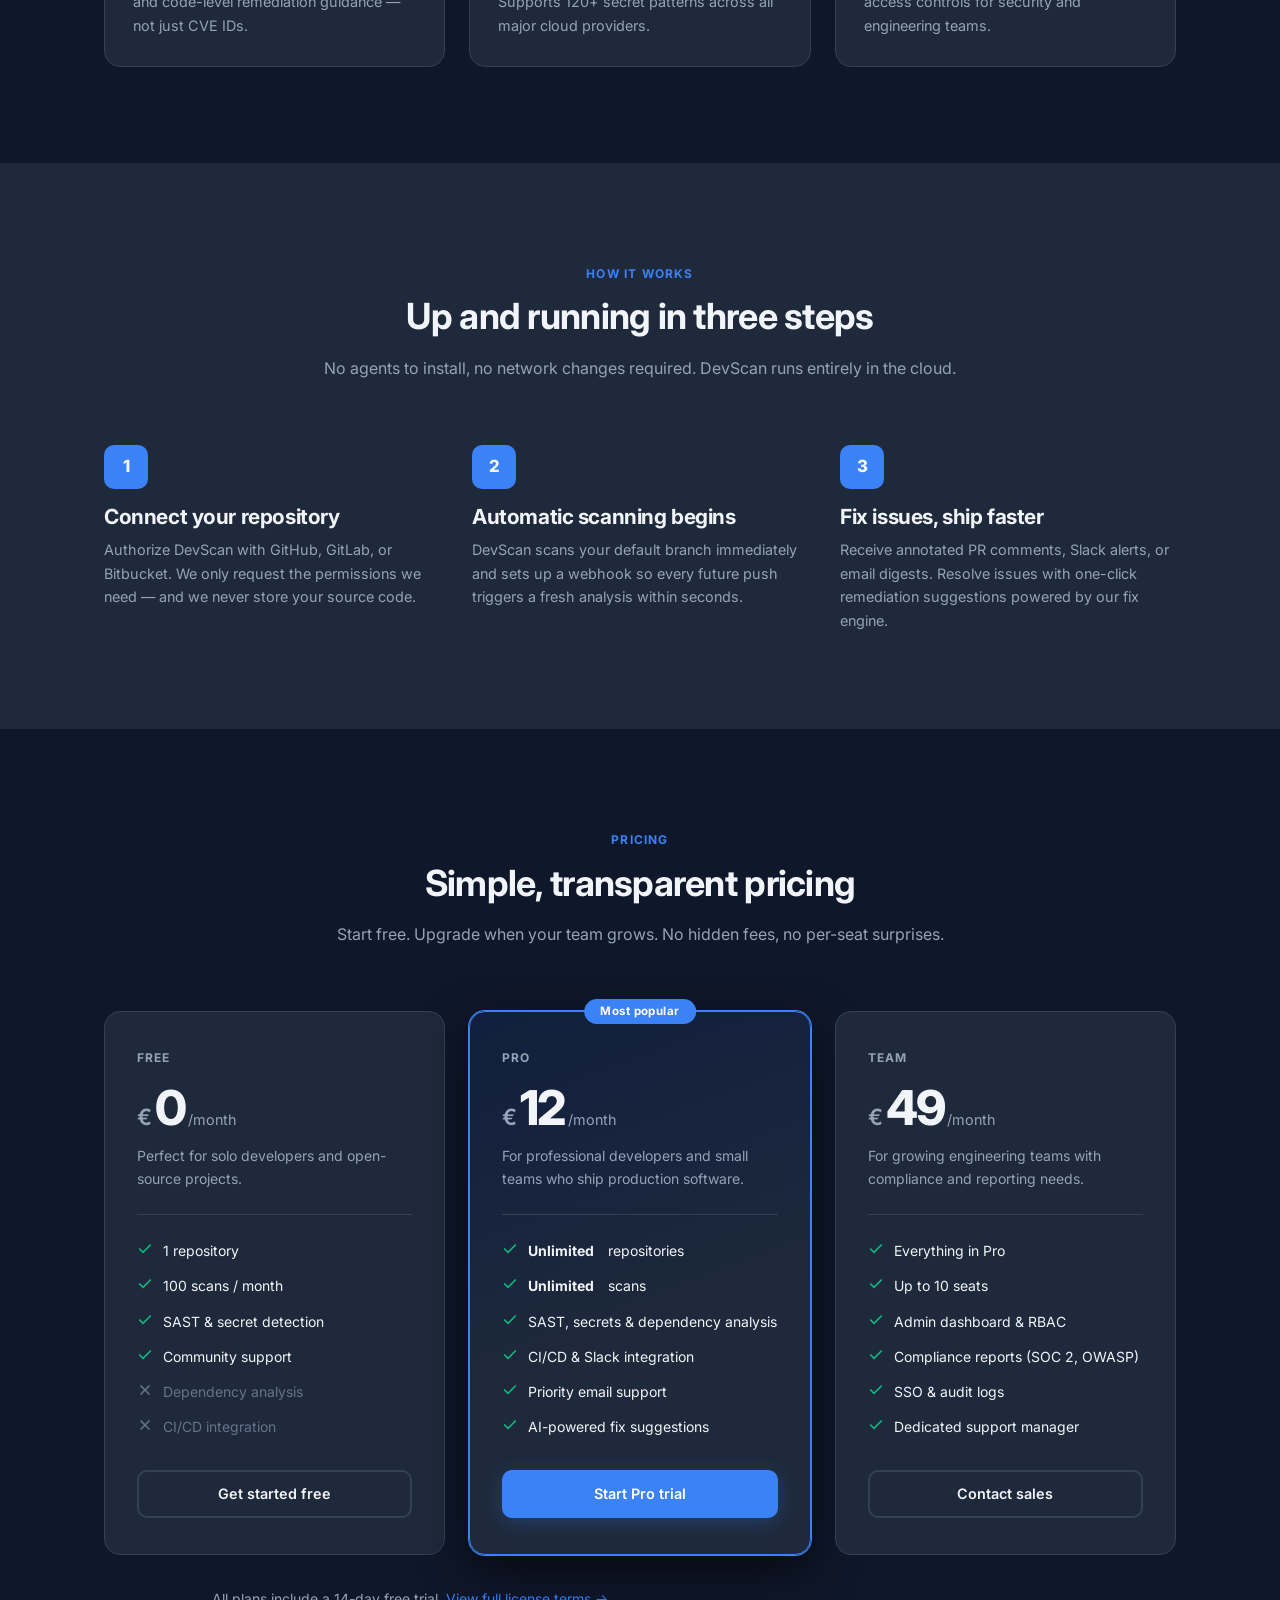
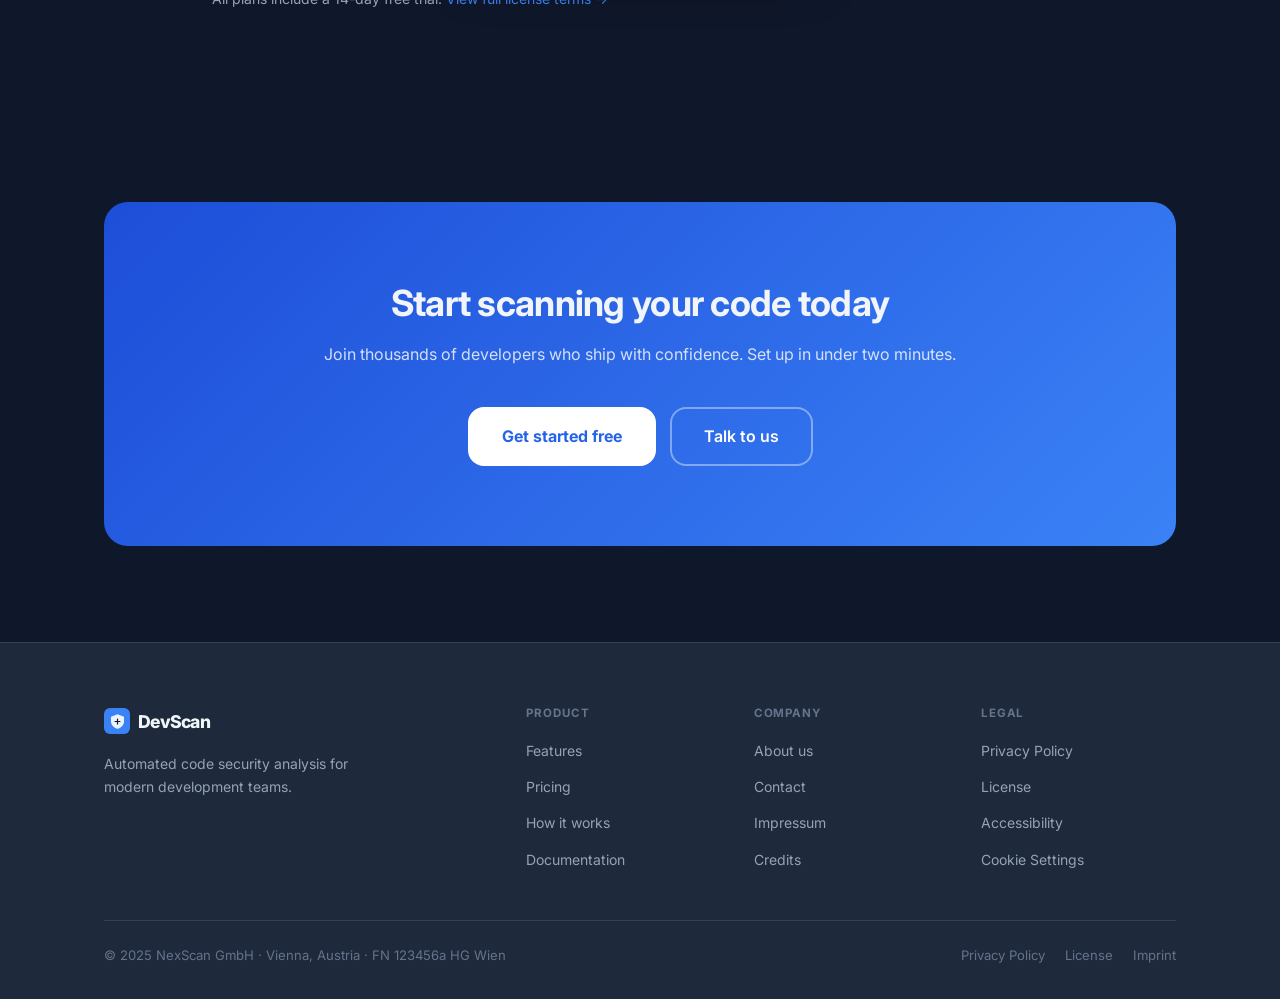
==== commit 043e77c1: "fix: add Privacy to desktop nav on all pages, fix broken cookie-settings anchor in privacy.html" ====
--- a/index.html
+++ b/index.html
@@ -26,6 +26,7 @@
         <li><a href="#pricing"           class="nav__link">Pricing</a></li>
         <li><a href="about.html"         class="nav__link">About</a></li>
         <li><a href="license.html"       class="nav__link">License</a></li>
+        <li><a href="privacy.html"        class="nav__link">Privacy</a></li>
         <li><a href="accessibility.html" class="nav__link">Accessibility</a></li>
         <li><a href="impressum.html"     class="nav__link">Contact</a></li>
       </ul>
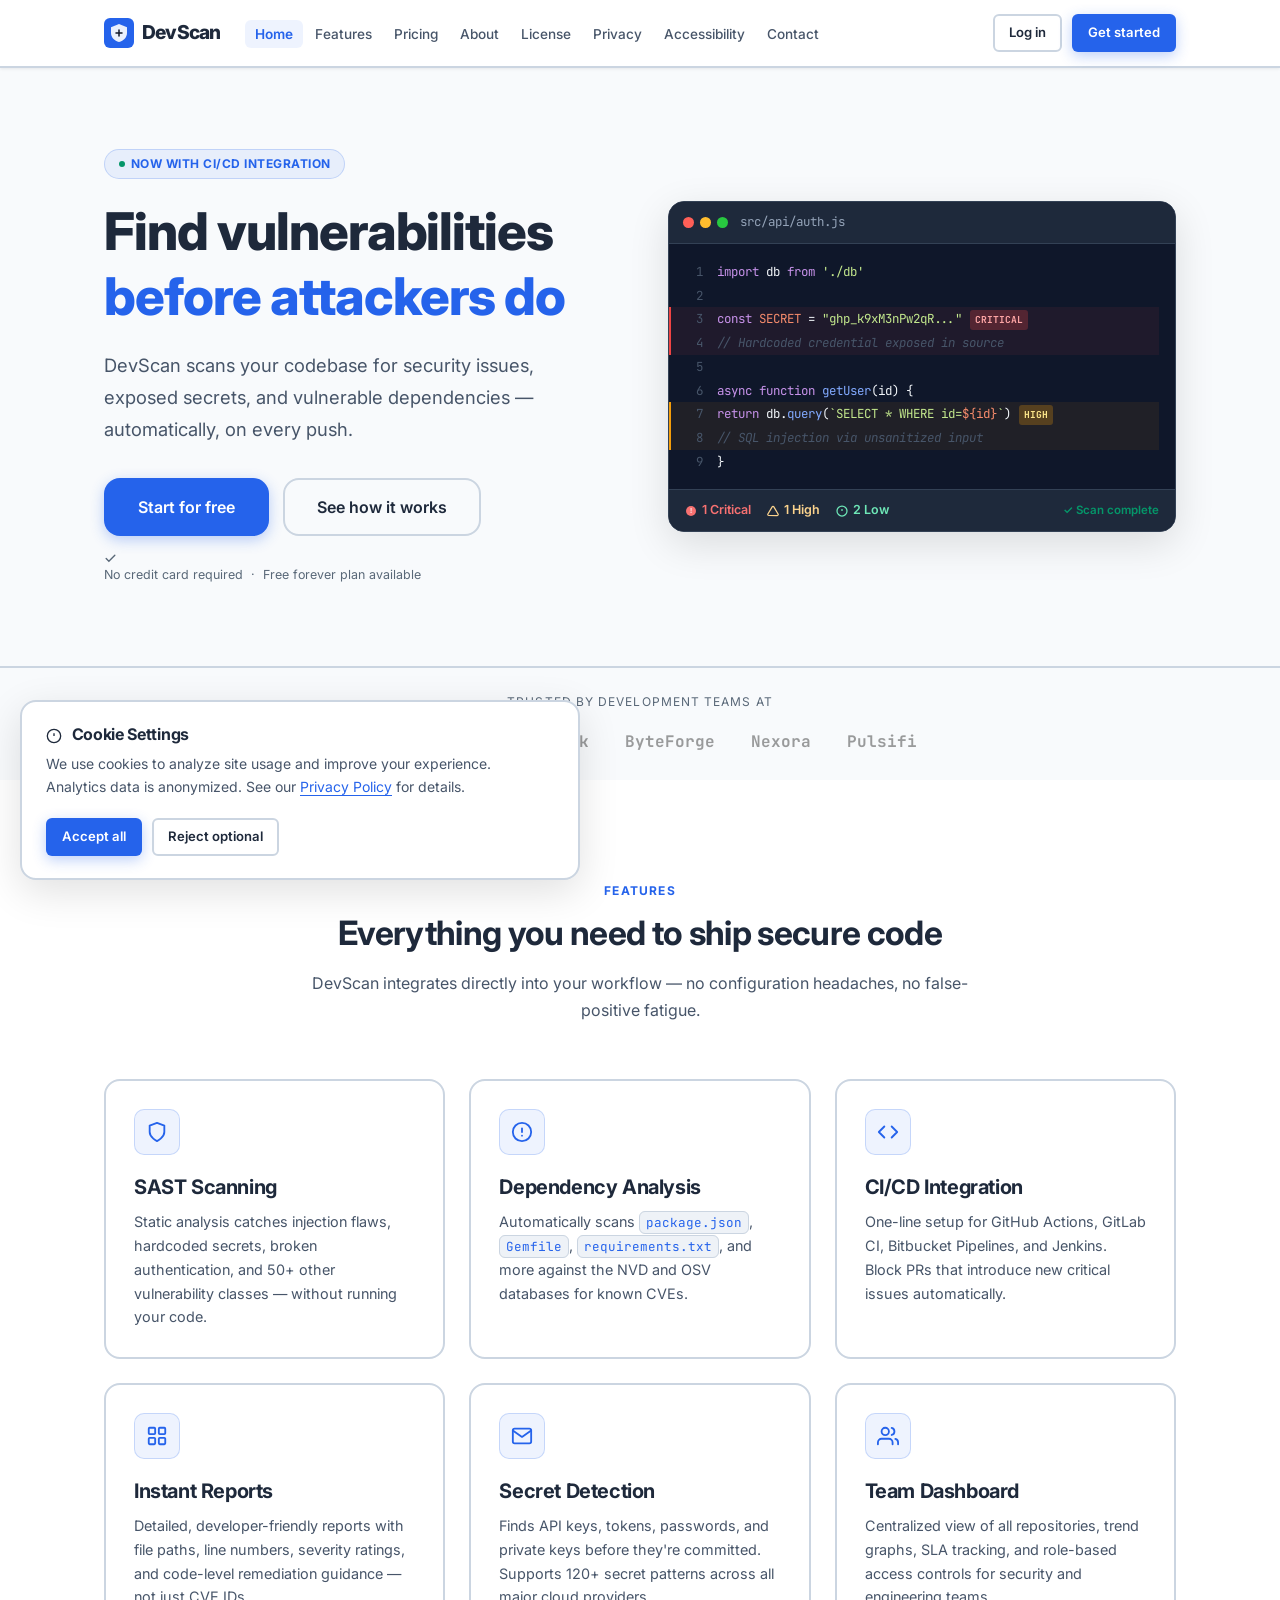
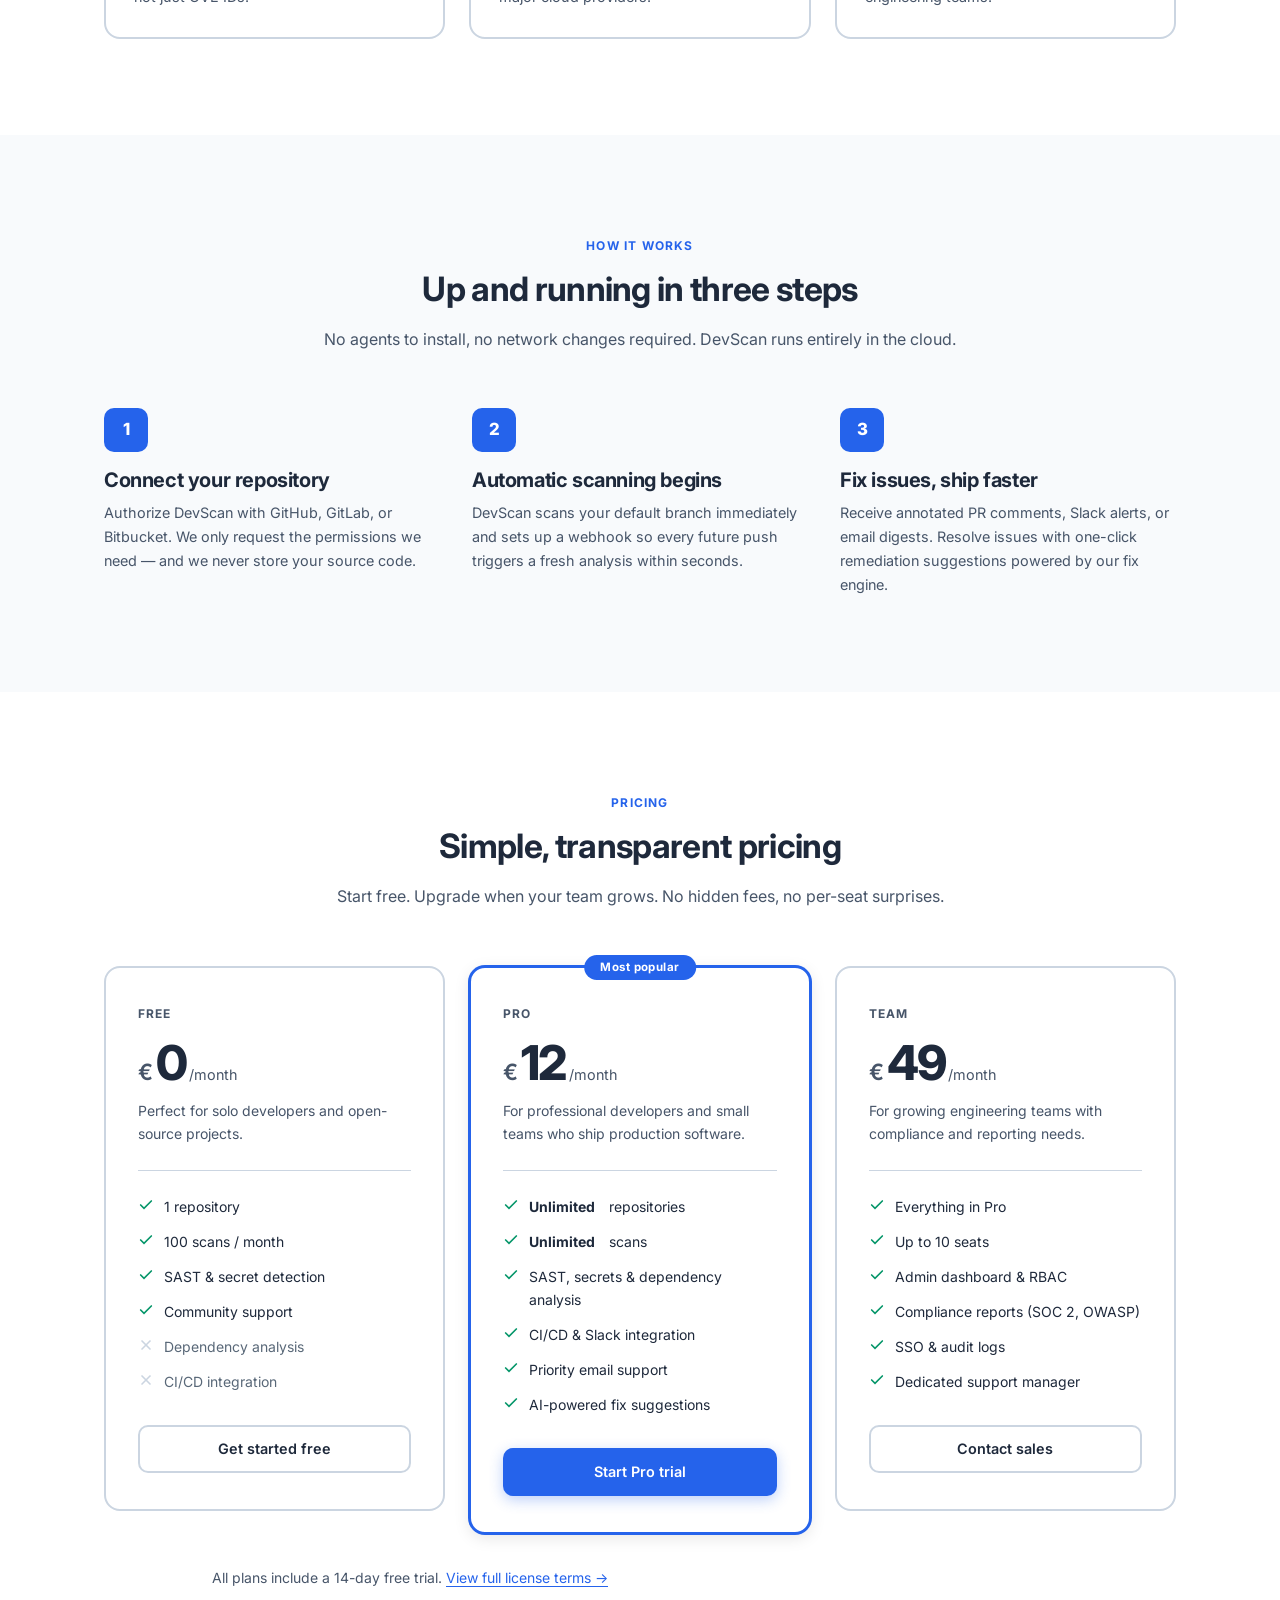
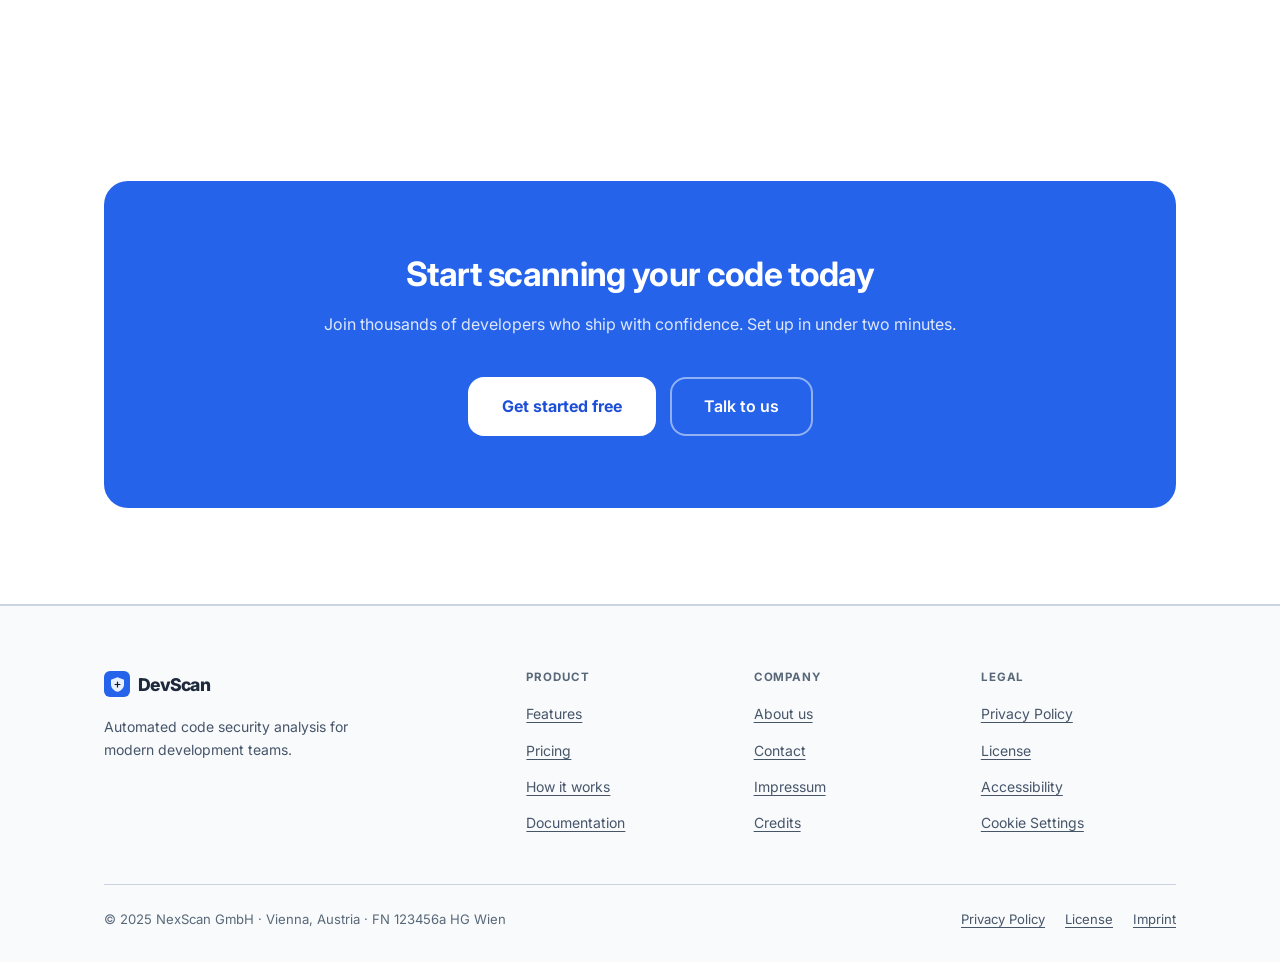
==== commit f0dfe886: "fixed: accessibility issues: light theme, heading hierarchy, link underlines" ====
--- a/index.html
+++ b/index.html
@@ -28,7 +28,7 @@
         <li><a href="license.html"       class="nav__link">License</a></li>
         <li><a href="privacy.html"        class="nav__link">Privacy</a></li>
         <li><a href="accessibility.html" class="nav__link">Accessibility</a></li>
-        <li><a href="impressum.html"     class="nav__link">Contact</a></li>
+        <li><a href="contact.html"        class="nav__link">Contact</a></li>
       </ul>
       <div class="nav__actions">
         <a href="#" class="btn btn--ghost btn--sm">Log in</a>
@@ -48,7 +48,8 @@
     <a href="license.html"       class="nav__link">License</a>
     <a href="privacy.html"       class="nav__link">Privacy</a>
     <a href="accessibility.html" class="nav__link">Accessibility</a>
-    <a href="impressum.html"     class="nav__link">Contact / Imprint</a>
+    <a href="contact.html"        class="nav__link">Contact</a>
+    <a href="impressum.html"      class="nav__link">Imprint</a>
     <div style="display:flex;gap:8px;padding:12px 0 4px;border-top:1px solid var(--c-border);margin-top:8px;">
       <a href="#" class="btn btn--ghost btn--sm" style="flex:1;justify-content:center;">Log in</a>
       <a href="#pricing" class="btn btn--primary btn--sm" style="flex:1;justify-content:center;">Get started</a>
@@ -298,7 +299,7 @@
               <li class="pricing-feat"><svg width="16" height="16" viewBox="0 0 24 24" fill="none" stroke="currentColor" stroke-width="2.5" stroke-linecap="round" aria-hidden="true"><polyline points="20 6 9 17 4 12"/></svg>SSO &amp; audit logs</li>
               <li class="pricing-feat"><svg width="16" height="16" viewBox="0 0 24 24" fill="none" stroke="currentColor" stroke-width="2.5" stroke-linecap="round" aria-hidden="true"><polyline points="20 6 9 17 4 12"/></svg>Dedicated support manager</li>
             </ul>
-            <a href="impressum.html" class="btn btn--ghost">Contact sales</a>
+            <a href="contact.html" class="btn btn--ghost">Contact sales</a>
           </article>
 
         </div>
@@ -338,7 +339,7 @@
           <p>Automated code security analysis for modern development teams.</p>
         </div>
         <div class="footer__col">
-          <h4>Product</h4>
+          <h3>Product</h3>
           <ul>
             <li><a href="#features">Features</a></li>
             <li><a href="#pricing">Pricing</a></li>
@@ -347,16 +348,16 @@
           </ul>
         </div>
         <div class="footer__col">
-          <h4>Company</h4>
+          <h3>Company</h3>
           <ul>
             <li><a href="about.html">About us</a></li>
-            <li><a href="impressum.html">Contact</a></li>
+            <li><a href="contact.html">Contact</a></li>
             <li><a href="impressum.html#impressum">Impressum</a></li>
             <li><a href="about.html#credits">Credits</a></li>
           </ul>
         </div>
         <div class="footer__col">
-          <h4>Legal</h4>
+          <h3>Legal</h3>
           <ul>
             <li><a href="privacy.html">Privacy Policy</a></li>
             <li><a href="license.html">License</a></li>
--- a/css/style.css
+++ b/css/style.css
@@ -1,28 +1,36 @@
 /* ============================================================
-   DevScan – Global Design System
+   DevScan – Design System (Light Theme)
    ============================================================ */
 
 @import url('https://fonts.googleapis.com/css2?family=Inter:ital,wght@0,300;0,400;0,500;0,600;0,700;0,800;1,400&family=JetBrains+Mono:wght@400;500;600&display=swap');
 
 /* ── Design Tokens ──────────────────────────────────────────── */
 :root {
-  --c-bg:            #0F172A;
-  --c-surface:       #1E293B;
-  --c-surface-2:     #263347;
-  --c-border:        #334155;
-  --c-border-light:  #475569;
-
-  --c-primary:       #3B82F6;
-  --c-primary-dark:  #2563EB;
-  --c-primary-glow:  rgba(59,130,246,.15);
-
-  --c-accent:        #10B981;
-  --c-warn:          #F59E0B;
-  --c-danger:        #EF4444;
-
-  --c-text:          #F1F5F9;
-  --c-text-muted:    #94A3B8;
-  --c-text-faint:    #64748B;
+  --c-bg:            #FFFFFF;
+  --c-surface:       #F8FAFC;
+  --c-surface-2:     #EEF2F7;
+  --c-border:        #CBD5E1;
+  --c-border-light:  #E2E8F0;
+
+  --c-primary:       #2563EB;
+  --c-primary-dark:  #1D4ED8;
+  --c-primary-glow:  rgba(37,99,235,.08);
+
+  --c-accent:        #059669;
+  --c-warn:          #D97706;
+  --c-danger:        #DC2626;
+
+  /* All text colors verified ≥ 4.5:1 on --c-bg white */
+  --c-text:          #1E293B;   /* 16.7:1 */
+  --c-text-muted:    #475569;   /* 6.7:1  */
+  --c-text-faint:    #596878;   /* 5.1:1  */
+
+  /* Code window stays dark */
+  --c-code-bg:       #0F172A;
+  --c-code-surface:  #1E293B;
+  --c-code-border:   #334155;
+  --c-code-text:     #F1F5F9;
+  --c-code-muted:    #94A3B8;
 
   --font-sans: 'Inter', system-ui, -apple-system, sans-serif;
   --font-mono: 'JetBrains Mono', 'Fira Code', monospace;
@@ -37,10 +45,10 @@
   --r-xl:  24px;
   --r-full: 9999px;
 
-  --shadow-sm: 0 1px 3px rgba(0,0,0,.4);
-  --shadow-md: 0 4px 20px rgba(0,0,0,.5);
-  --shadow-lg: 0 16px 48px rgba(0,0,0,.6);
-  --shadow-primary: 0 4px 20px rgba(59,130,246,.25);
+  --shadow-sm: 0 1px 3px rgba(0,0,0,.08);
+  --shadow-md: 0 4px 16px rgba(0,0,0,.1);
+  --shadow-lg: 0 12px 40px rgba(0,0,0,.12);
+  --shadow-primary: 0 4px 14px rgba(37,99,235,.3);
 }
 
 /* ── Reset ──────────────────────────────────────────────────── */
@@ -73,14 +81,15 @@
   font-weight: 600;
   z-index: 9999;
   transition: top .15s;
+  text-decoration: underline;
 }
 .skip-link:focus { top: 8px; outline: 3px solid #fff; outline-offset: 2px; }
 
 /* ── Typography ─────────────────────────────────────────────── */
-h1, h2, h3, h4, h5, h6 { line-height: 1.2; font-weight: 700; letter-spacing: -.02em; }
-h1 { font-size: clamp(2rem, 5vw, 3.5rem); font-weight: 800; }
-h2 { font-size: clamp(1.5rem, 3.5vw, 2.25rem); }
-h3 { font-size: clamp(1.05rem, 2.5vw, 1.3rem); }
+h1, h2, h3, h4, h5, h6 { line-height: 1.25; font-weight: 700; letter-spacing: -.02em; }
+h1 { font-size: clamp(2rem, 5vw, 3.25rem); font-weight: 800; }
+h2 { font-size: clamp(1.5rem, 3.5vw, 2.1rem); }
+h3 { font-size: clamp(1.05rem, 2.5vw, 1.25rem); }
 h4 { font-size: 1rem; }
 
 p { max-width: 68ch; }
@@ -88,7 +97,7 @@
 
 code, kbd, pre { font-family: var(--font-mono); }
 code {
-  background: var(--c-surface);
+  background: var(--c-surface-2);
   border: 1px solid var(--c-border);
   border-radius: var(--r-sm);
   padding: 2px 6px;
@@ -96,6 +105,20 @@
   color: var(--c-primary);
 }
 
+/* Content links – underlined so they don't rely on color alone */
+.legal-content a,
+.about-section a,
+.contact-info a,
+p a:not(.btn),
+li a:not(.nav__link):not(.btn):not(.footer__col a) {
+  color: var(--c-primary);
+  text-decoration: underline;
+  text-underline-offset: 3px;
+}
+.legal-content a:hover,
+.about-section a:hover,
+p a:not(.btn):hover { text-decoration: none; }
+
 /* ── Layout ─────────────────────────────────────────────────── */
 .container {
   max-width: var(--container);
@@ -117,10 +140,9 @@
   position: fixed;
   inset: 0 0 auto 0;
   height: var(--nav-h);
-  background: rgba(15,23,42,.88);
-  backdrop-filter: blur(16px);
-  -webkit-backdrop-filter: blur(16px);
-  border-bottom: 1px solid var(--c-border);
+  background: #fff;
+  border-bottom: 2px solid var(--c-border);
+  box-shadow: var(--shadow-sm);
   z-index: 900;
 }
 .nav__inner {
@@ -130,7 +152,7 @@
   height: 100%;
   display: flex;
   align-items: center;
-  gap: 32px;
+  gap: 24px;
 }
 .nav__logo {
   font-size: 1.2rem;
@@ -156,45 +178,39 @@
   flex: 1;
 }
 .nav__link {
-  padding: 6px 12px;
+  padding: 6px 10px;
   border-radius: var(--r-sm);
-  font-size: .875rem;
+  font-size: .85rem;
   font-weight: 500;
   color: var(--c-text-muted);
   transition: color .15s, background .15s;
   white-space: nowrap;
-}
-.nav__link:hover,
-.nav__link[aria-current="page"] {
-  color: var(--c-text);
-  background: var(--c-surface-2);
-}
-.nav__link:focus-visible {
-  outline: 2px solid var(--c-primary);
-  outline-offset: 2px;
-}
-.nav__actions {
-  display: flex; align-items: center; gap: 10px; margin-left: auto;
-}
+  text-decoration: none;
+}
+.nav__link:hover { color: var(--c-text); background: var(--c-surface-2); }
+.nav__link[aria-current="page"] { color: var(--c-primary); background: var(--c-primary-glow); font-weight: 600; }
+.nav__link:focus-visible { outline: 2px solid var(--c-primary); outline-offset: 2px; border-radius: var(--r-sm); }
+.nav__actions { display: flex; align-items: center; gap: 10px; margin-left: auto; }
 .nav__toggle {
   display: none;
-  background: none; border: none;
+  background: none; border: 1px solid var(--c-border);
   color: var(--c-text); cursor: pointer;
-  padding: 8px; border-radius: var(--r-sm);
+  padding: 7px; border-radius: var(--r-sm);
 }
 .nav__toggle:focus-visible { outline: 2px solid var(--c-primary); outline-offset: 2px; }
 .nav__mobile {
   display: none;
   position: fixed;
   top: var(--nav-h); left: 0; right: 0;
-  background: var(--c-surface);
-  border-bottom: 1px solid var(--c-border);
-  padding: 16px;
+  background: #fff;
+  border-bottom: 2px solid var(--c-border);
+  box-shadow: var(--shadow-md);
+  padding: 12px;
   z-index: 899;
   flex-direction: column; gap: 2px;
 }
 .nav__mobile.is-open { display: flex; }
-.nav__mobile .nav__link { padding: 12px 16px; }
+.nav__mobile .nav__link { padding: 10px 14px; }
 
 /* ── Buttons ────────────────────────────────────────────────── */
 .btn {
@@ -204,46 +220,36 @@
   font-weight: 600; font-size: .9rem;
   cursor: pointer; border: 2px solid transparent;
   transition: background .15s, box-shadow .15s, transform .1s, border-color .15s;
-  white-space: nowrap;
+  white-space: nowrap; text-decoration: none;
 }
 .btn:active { transform: translateY(1px); }
 .btn:focus-visible { outline: 2px solid var(--c-primary); outline-offset: 3px; }
 
 .btn--primary { background: var(--c-primary); color: #fff; box-shadow: var(--shadow-primary); }
-.btn--primary:hover { background: var(--c-primary-dark); box-shadow: 0 6px 24px rgba(59,130,246,.4); }
+.btn--primary:hover { background: var(--c-primary-dark); }
 
 .btn--ghost { background: transparent; color: var(--c-text); border-color: var(--c-border); }
 .btn--ghost:hover { background: var(--c-surface); border-color: var(--c-border-light); }
 
-.btn--accent { background: var(--c-accent); color: #fff; }
-.btn--accent:hover { background: #059669; }
-
 .btn--sm { padding: 6px 14px; font-size: .82rem; border-radius: var(--r-sm); }
 .btn--lg { padding: 14px 32px; font-size: 1rem; border-radius: var(--r-lg); }
 
 /* ── Hero ───────────────────────────────────────────────────── */
 .hero {
-  padding-top: calc(var(--nav-h) + clamp(56px, 10vw, 96px));
-  padding-bottom: clamp(56px, 10vw, 96px);
-  position: relative; overflow: hidden;
-}
-.hero::before {
-  content: '';
-  position: absolute; top: -200px; left: 50%;
-  transform: translateX(-50%);
-  width: 900px; height: 900px;
-  background: radial-gradient(circle, rgba(59,130,246,.1) 0%, transparent 65%);
-  pointer-events: none; z-index: 0;
+  padding-top: calc(var(--nav-h) + clamp(56px, 10vw, 80px));
+  padding-bottom: clamp(56px, 10vw, 80px);
+  background: var(--c-surface);
+  border-bottom: 1px solid var(--c-border);
 }
 .hero__inner {
   max-width: var(--container); margin-inline: auto; padding-inline: var(--pad);
   display: grid; grid-template-columns: 1fr 1fr;
-  gap: 64px; align-items: center; position: relative; z-index: 1;
+  gap: 56px; align-items: center;
 }
 .hero__badge {
   display: inline-flex; align-items: center; gap: 6px;
   background: var(--c-primary-glow);
-  border: 1px solid rgba(59,130,246,.3);
+  border: 1px solid rgba(37,99,235,.2);
   border-radius: var(--r-full);
   padding: 4px 14px;
   font-size: .75rem; font-weight: 700;
@@ -256,12 +262,11 @@
 .hero__lead { margin-bottom: 32px; }
 .hero__actions { display: flex; gap: 14px; flex-wrap: wrap; align-items: center; }
 .hero__note { margin-top: 16px; font-size: .78rem; color: var(--c-text-faint); }
-.hero__note svg { display: inline; vertical-align: middle; }
-
-/* Code window */
+
+/* Code window – stays dark */
 .code-window {
-  background: var(--c-surface);
-  border: 1px solid var(--c-border);
+  background: var(--c-code-bg);
+  border: 1px solid var(--c-code-border);
   border-radius: var(--r-lg);
   overflow: hidden;
   box-shadow: var(--shadow-lg);
@@ -269,54 +274,52 @@
 .code-window__bar {
   display: flex; align-items: center; gap: 6px;
   padding: 10px 14px;
-  background: var(--c-surface-2);
-  border-bottom: 1px solid var(--c-border);
+  background: var(--c-code-surface);
+  border-bottom: 1px solid var(--c-code-border);
 }
 .dot { width: 11px; height: 11px; border-radius: 50%; }
 .dot--r { background: #FF5F57; }
 .dot--y { background: #FFBD2E; }
 .dot--g { background: #28C840; }
-.code-window__fname {
-  margin-left: 6px; font-size: .78rem;
-  font-family: var(--font-mono);
-  color: var(--c-text-muted);
-}
-.code-window__body {
-  padding: 16px; font-family: var(--font-mono);
-  font-size: .78rem; line-height: 1.9; overflow-x: auto;
-}
+.code-window__fname { margin-left: 6px; font-size: .78rem; font-family: var(--font-mono); color: var(--c-code-muted); }
+.code-window__body { padding: 16px; font-family: var(--font-mono); font-size: .78rem; line-height: 1.9; overflow-x: auto; color: var(--c-code-text); }
 .cl { display: flex; gap: 14px; }
-.cl-n { color: var(--c-text-faint); user-select: none; min-width: 18px; text-align: right; }
+.cl-n { color: #475569; user-select: none; min-width: 18px; text-align: right; }
 .cl-t { flex: 1; }
-.cl--danger { background: rgba(239,68,68,.07); border-left: 2px solid var(--c-danger); margin-left: -16px; padding-left: 14px; }
-.cl--warn   { background: rgba(245,158,11,.07); border-left: 2px solid var(--c-warn);   margin-left: -16px; padding-left: 14px; }
+.cl--danger { background: rgba(239,68,68,.07); border-left: 2px solid #EF4444; margin-left: -16px; padding-left: 14px; }
+.cl--warn   { background: rgba(245,158,11,.07); border-left: 2px solid #F59E0B; margin-left: -16px; padding-left: 14px; }
 .tk-kw  { color: #C792EA; }
 .tk-str { color: #C3E88D; }
 .tk-fn  { color: #82AAFF; }
 .tk-var { color: #F78C6C; }
-.tk-cm  { color: var(--c-text-faint); font-style: italic; }
-.badge {
-  display: inline-block; padding: 1px 5px; border-radius: 3px;
-  font-size: .6rem; font-weight: 700; margin-left: 8px; vertical-align: middle;
-}
-.badge--crit { background: rgba(239,68,68,.2); color: #FC8181; }
-.badge--high { background: rgba(245,158,11,.2); color: #FBD38D; }
+.tk-cm  { color: #475569; font-style: italic; }
+.badge { display: inline-block; padding: 1px 5px; border-radius: 3px; font-size: .6rem; font-weight: 700; margin-left: 8px; vertical-align: middle; }
+.badge--crit { background: rgba(239,68,68,.25); color: #FCA5A5; }
+.badge--high { background: rgba(245,158,11,.25); color: #FDE68A; }
 
 .scan-bar {
   display: flex; align-items: center; justify-content: space-between;
   padding: 10px 16px;
-  background: var(--c-surface-2);
-  border-top: 1px solid var(--c-border);
+  background: var(--c-code-surface);
+  border-top: 1px solid var(--c-code-border);
   font-size: .78rem;
 }
 .issue-counts { display: flex; gap: 16px; }
 .ic { display: flex; align-items: center; gap: 5px; font-weight: 600; }
-.ic--c { color: var(--c-danger); }
-.ic--h { color: var(--c-warn); }
-.ic--l { color: var(--c-accent); }
+.ic--c { color: #F87171; }
+.ic--h { color: #FBD38D; }
+.ic--l { color: #6EE7B7; }
+
+/* Trusted-by strip */
+.trusted-strip {
+  padding-block: 24px;
+  border-top: 1px solid var(--c-border);
+  border-bottom: 1px solid var(--c-border);
+  background: var(--c-bg);
+}
 
 /* ── Section headers ────────────────────────────────────────── */
-.section-header { text-align: center; margin-bottom: 64px; }
+.section-header { text-align: center; margin-bottom: 56px; }
 .eyebrow {
   display: inline-block; font-size: .75rem; font-weight: 700;
   letter-spacing: .1em; text-transform: uppercase;
@@ -327,19 +330,16 @@
 
 /* ── Feature cards ──────────────────────────────────────────── */
 .feature-card {
-  background: var(--c-surface);
-  border: 1px solid var(--c-border);
+  background: var(--c-bg);
+  border: 2px solid var(--c-border);
   border-radius: var(--r-lg); padding: 28px;
-  transition: border-color .2s, transform .2s, box-shadow .2s;
-}
-.feature-card:hover {
-  border-color: var(--c-primary); transform: translateY(-3px);
-  box-shadow: 0 8px 32px rgba(59,130,246,.12);
-}
+  transition: border-color .2s, box-shadow .2s, transform .2s;
+}
+.feature-card:hover { border-color: var(--c-primary); box-shadow: var(--shadow-md); transform: translateY(-2px); }
 .feature-icon {
   width: 46px; height: 46px;
   background: var(--c-primary-glow);
-  border: 1px solid rgba(59,130,246,.3);
+  border: 1px solid rgba(37,99,235,.2);
   border-radius: var(--r-md);
   display: flex; align-items: center; justify-content: center;
   margin-bottom: 20px; color: var(--c-primary);
@@ -352,7 +352,8 @@
 .step { display: flex; flex-direction: column; gap: 16px; }
 .step-num {
   width: 44px; height: 44px;
-  background: var(--c-primary); border-radius: var(--r-md);
+  background: var(--c-primary); color: #fff;
+  border-radius: var(--r-md);
   display: flex; align-items: center; justify-content: center;
   font-weight: 800; font-size: 1.05rem; flex-shrink: 0;
 }
@@ -360,22 +361,17 @@
 .step p  { color: var(--c-text-muted); font-size: .9rem; margin: 0; }
 
 /* ── Pricing ────────────────────────────────────────────────── */
-.pricing-grid {
-  display: grid;
-  grid-template-columns: repeat(auto-fit, minmax(280px, 1fr));
-  gap: 24px; align-items: start;
-}
+.pricing-grid { display: grid; grid-template-columns: repeat(auto-fit, minmax(280px, 1fr)); gap: 24px; align-items: start; }
 .pricing-card {
-  background: var(--c-surface);
-  border: 1px solid var(--c-border);
+  background: var(--c-bg);
+  border: 2px solid var(--c-border);
   border-radius: var(--r-lg); padding: 36px 32px;
-  position: relative; transition: transform .2s;
-}
-.pricing-card:hover { transform: translateY(-3px); }
+  position: relative; transition: box-shadow .2s, transform .2s;
+}
+.pricing-card:hover { box-shadow: var(--shadow-md); transform: translateY(-2px); }
 .pricing-card--featured {
   border-color: var(--c-primary);
-  background: linear-gradient(160deg, rgba(37,99,235,.1) 0%, var(--c-surface) 60%);
-  box-shadow: 0 0 0 1px var(--c-primary), var(--shadow-lg);
+  box-shadow: 0 0 0 1px var(--c-primary), var(--shadow-md);
 }
 .pricing-pill {
   position: absolute; top: -13px; left: 50%; transform: translateX(-50%);
@@ -383,10 +379,7 @@
   padding: 3px 16px; border-radius: var(--r-full);
   font-size: .72rem; font-weight: 700; white-space: nowrap; letter-spacing: .04em;
 }
-.pricing-name {
-  font-size: .75rem; font-weight: 700; letter-spacing: .08em;
-  text-transform: uppercase; color: var(--c-text-muted); margin-bottom: 16px;
-}
+.pricing-name { font-size: .75rem; font-weight: 700; letter-spacing: .08em; text-transform: uppercase; color: var(--c-text-muted); margin-bottom: 16px; }
 .pricing-price { display: flex; align-items: baseline; gap: 3px; margin-bottom: 8px; }
 .pricing-price .cur { font-size: 1.4rem; font-weight: 600; color: var(--c-text-muted); margin-top: 4px; }
 .pricing-price .amt { font-size: 3rem; font-weight: 800; letter-spacing: -.04em; line-height: 1; }
@@ -397,69 +390,64 @@
 .pricing-feat  { display: flex; align-items: flex-start; gap: 10px; font-size: .875rem; }
 .pricing-feat svg { color: var(--c-accent); flex-shrink: 0; margin-top: 2px; }
 .pricing-feat--off { color: var(--c-text-faint); }
-.pricing-feat--off svg { color: var(--c-text-faint); }
+.pricing-feat--off svg { color: var(--c-border); }
 .pricing-card .btn { width: 100%; justify-content: center; }
 
 /* ── CTA Banner ─────────────────────────────────────────────── */
 .cta-banner {
-  background: linear-gradient(135deg, #1D4ED8 0%, var(--c-primary) 100%);
-  border-radius: var(--r-xl); padding: 80px 48px; text-align: center;
-}
-.cta-banner h2 { margin-bottom: 16px; }
-.cta-banner p  { color: rgba(255,255,255,.8); margin-inline: auto; margin-bottom: 40px; }
-.cta-banner .btn--ghost { border-color: rgba(255,255,255,.4); color: #fff; }
-.cta-banner .btn--ghost:hover { background: rgba(255,255,255,.1); border-color: rgba(255,255,255,.7); }
+  background: var(--c-primary);
+  border-radius: var(--r-xl); padding: 72px 48px; text-align: center;
+  color: #fff;
+}
+.cta-banner h2 { margin-bottom: 16px; color: #fff; }
+.cta-banner p  { color: rgba(255,255,255,.85); margin-inline: auto; margin-bottom: 40px; }
 .cta-actions { display: flex; gap: 14px; justify-content: center; flex-wrap: wrap; }
+.cta-banner .btn--white { background: #fff; color: var(--c-primary); font-weight: 700; }
+.cta-banner .btn--white:hover { background: #EFF6FF; }
+.cta-banner .btn--ghost { border-color: rgba(255,255,255,.5); color: #fff; }
+.cta-banner .btn--ghost:hover { background: rgba(255,255,255,.1); border-color: #fff; }
 
 /* ── Footer ─────────────────────────────────────────────────── */
 .footer {
   background: var(--c-surface);
-  border-top: 1px solid var(--c-border);
+  border-top: 2px solid var(--c-border);
   padding-block: 64px 32px;
 }
-.footer__grid {
-  display: grid;
-  grid-template-columns: 2fr 1fr 1fr 1fr;
-  gap: 32px; margin-bottom: 48px;
-}
-.footer__brand p {
-  color: var(--c-text-muted); font-size: .875rem;
-  margin-top: 16px; max-width: 30ch;
-}
-.footer__col h4 {
+.footer__grid { display: grid; grid-template-columns: 2fr 1fr 1fr 1fr; gap: 32px; margin-bottom: 48px; }
+.footer__brand p { color: var(--c-text-muted); font-size: .875rem; margin-top: 16px; max-width: 30ch; }
+.footer__col h3 {
   font-size: .72rem; font-weight: 700;
   letter-spacing: .08em; text-transform: uppercase;
   color: var(--c-text-faint); margin-bottom: 16px;
 }
 .footer__col ul { display: flex; flex-direction: column; gap: 10px; }
-.footer__col a  { color: var(--c-text-muted); font-size: .875rem; transition: color .15s; }
-.footer__col a:hover { color: var(--c-text); }
+.footer__col a  { color: var(--c-text-muted); font-size: .875rem; transition: color .15s; text-decoration: underline; text-underline-offset: 3px; }
+.footer__col a:hover { color: var(--c-primary); }
 .footer__col a:focus-visible { outline: 2px solid var(--c-primary); outline-offset: 2px; border-radius: 3px; }
 .footer__bottom {
   display: flex; align-items: center; justify-content: space-between;
   padding-top: 24px; border-top: 1px solid var(--c-border);
   font-size: .82rem; color: var(--c-text-faint); flex-wrap: wrap; gap: 16px;
 }
-.footer__bottom a { color: var(--c-text-faint); transition: color .15s; }
-.footer__bottom a:hover { color: var(--c-text); }
+.footer__bottom a { color: var(--c-text-muted); text-decoration: underline; text-underline-offset: 3px; transition: color .15s; }
+.footer__bottom a:hover { color: var(--c-primary); }
 .footer__legal-links { display: flex; gap: 20px; }
 
-/* ── Page hero (for inner pages) ────────────────────────────── */
+/* ── Page hero (inner pages) ────────────────────────────────── */
 .page-hero {
-  padding-top: calc(var(--nav-h) + clamp(40px, 8vw, 72px));
+  padding-top: calc(var(--nav-h) + clamp(40px, 8vw, 64px));
   padding-bottom: clamp(36px, 6vw, 56px);
-  border-bottom: 1px solid var(--c-border);
+  background: var(--c-surface);
+  border-bottom: 2px solid var(--c-border);
 }
 .page-hero .container { max-width: 820px; }
 .page-breadcrumb {
   display: flex; align-items: center; gap: 8px;
   font-size: .8rem; color: var(--c-text-faint); margin-bottom: 16px;
 }
-.page-breadcrumb a { color: var(--c-primary); }
-.page-breadcrumb a:hover { text-decoration: underline; }
-.page-hero__meta {
-  font-size: .82rem; color: var(--c-text-faint); margin-top: 12px;
-}
+.page-breadcrumb a { color: var(--c-primary); text-decoration: underline; text-underline-offset: 3px; }
+.page-breadcrumb a:hover { text-decoration: none; }
+.page-hero__meta { font-size: .82rem; color: var(--c-text-faint); margin-top: 12px; }
 
 /* ── Legal content ──────────────────────────────────────────── */
 .legal-content {
@@ -468,7 +456,7 @@
 }
 .legal-content > h2 {
   font-size: 1.3rem; margin-top: 48px; margin-bottom: 16px;
-  padding-bottom: 12px; border-bottom: 1px solid var(--c-border);
+  padding-bottom: 12px; border-bottom: 2px solid var(--c-border);
 }
 .legal-content > h2:first-child { margin-top: 0; }
 .legal-content h3 { font-size: 1.05rem; margin-top: 28px; margin-bottom: 10px; }
@@ -477,46 +465,41 @@
 .legal-content ul { list-style: disc; }
 .legal-content ol { list-style: decimal; }
 .legal-content li { color: var(--c-text-muted); font-size: .95rem; margin-bottom: 8px; }
-.legal-content a  { color: var(--c-primary); text-decoration: underline; }
+.legal-content a  { color: var(--c-primary); text-decoration: underline; text-underline-offset: 3px; }
 .legal-content a:hover { text-decoration: none; }
 .legal-content strong { color: var(--c-text); }
 .legal-content table { width: 100%; border-collapse: collapse; margin-block: 24px; font-size: .9rem; }
-.legal-content table th { text-align: left; padding: 10px 14px; background: var(--c-surface-2); border-bottom: 1px solid var(--c-border); font-size: .8rem; text-transform: uppercase; letter-spacing: .04em; color: var(--c-text-muted); }
-.legal-content table td { padding: 12px 14px; border-bottom: 1px solid var(--c-border); color: var(--c-text-muted); vertical-align: top; }
-.legal-content table tr:last-child td { border-bottom: none; }
+.legal-content table th { text-align: left; padding: 10px 14px; background: var(--c-surface-2); border: 1px solid var(--c-border); font-size: .8rem; text-transform: uppercase; letter-spacing: .04em; color: var(--c-text-muted); }
+.legal-content table td { padding: 12px 14px; border: 1px solid var(--c-border); color: var(--c-text-muted); vertical-align: top; }
 .legal-content table td:first-child { font-weight: 600; color: var(--c-text); }
 
 .info-box {
-  background: rgba(59,130,246,.08);
-  border: 1px solid rgba(59,130,246,.25);
-  border-left: 3px solid var(--c-primary);
+  background: rgba(37,99,235,.05);
+  border: 1px solid rgba(37,99,235,.2);
+  border-left: 4px solid var(--c-primary);
   border-radius: 0 var(--r-sm) var(--r-sm) 0;
   padding: 16px 20px; margin-bottom: 24px;
 }
 .info-box p { margin: 0; }
 .warn-box {
-  background: rgba(245,158,11,.08);
-  border: 1px solid rgba(245,158,11,.25);
-  border-left: 3px solid var(--c-warn);
+  background: rgba(217,119,6,.05);
+  border: 1px solid rgba(217,119,6,.2);
+  border-left: 4px solid var(--c-warn);
   border-radius: 0 var(--r-sm) var(--r-sm) 0;
   padding: 16px 20px; margin-bottom: 24px;
 }
 .warn-box p { margin: 0; color: var(--c-text-muted); }
 
 /* ── About page ─────────────────────────────────────────────── */
-.about-section { padding-block: clamp(48px, 8vw, 80px); }
-.about-section + .about-section { border-top: 1px solid var(--c-border); }
+.about-section { padding-block: clamp(48px, 8vw, 72px); }
+.about-section + .about-section { border-top: 2px solid var(--c-border); }
 
 .brand-grid { display: grid; grid-template-columns: repeat(auto-fit, minmax(240px, 1fr)); gap: 24px; margin-block: 40px; }
 .brand-card {
-  background: var(--c-surface); border: 1px solid var(--c-border);
+  background: var(--c-bg); border: 2px solid var(--c-border);
   border-radius: var(--r-lg); padding: 36px 28px; text-align: center;
 }
-.brand-card__visual {
-  height: 100px; display: flex;
-  align-items: center; justify-content: center;
-  margin-bottom: 20px;
-}
+.brand-card__visual { height: 100px; display: flex; align-items: center; justify-content: center; margin-bottom: 20px; }
 .brand-card h3 { margin-bottom: 8px; }
 .brand-card__type {
   display: inline-block; font-size: .7rem; font-weight: 700;
@@ -534,39 +517,37 @@
 .swatch-label { font-size: .65rem; font-family: var(--font-mono); color: var(--c-text-faint); margin-top: 4px; text-align: center; }
 
 .nizza-table { width: 100%; border-collapse: collapse; margin-block: 24px; }
-.nizza-table th { text-align: left; padding: 10px 14px; background: var(--c-surface-2); border-bottom: 1px solid var(--c-border); font-size: .78rem; text-transform: uppercase; letter-spacing: .04em; color: var(--c-text-muted); }
-.nizza-table td { padding: 14px; border-bottom: 1px solid var(--c-border); font-size: .9rem; }
+.nizza-table th { text-align: left; padding: 10px 14px; background: var(--c-surface-2); border: 1px solid var(--c-border); font-size: .78rem; text-transform: uppercase; letter-spacing: .04em; color: var(--c-text-muted); }
+.nizza-table td { padding: 14px; border: 1px solid var(--c-border); font-size: .9rem; }
 .nizza-table td:first-child { font-weight: 700; color: var(--c-primary); white-space: nowrap; }
 .nizza-table td:nth-child(2) { color: var(--c-text); }
 .nizza-table td:last-child    { color: var(--c-text-muted); }
-.nizza-table tr:last-child td { border-bottom: none; }
 
 .team-grid { display: grid; grid-template-columns: repeat(auto-fill, minmax(160px, 1fr)); gap: 24px; margin-top: 40px; }
 .team-member { text-align: center; }
 .team-avatar {
   width: 68px; height: 68px; border-radius: 50%;
-  background: var(--c-surface-2); border: 2px solid var(--c-border);
+  background: var(--c-primary-glow);
+  border: 2px solid var(--c-primary);
   margin: 0 auto 14px;
   display: flex; align-items: center; justify-content: center;
-  font-size: 1.3rem; font-weight: 700; color: var(--c-primary);
-}
-.team-member h4  { font-size: .9rem; margin-bottom: 3px; }
+  font-size: 1.1rem; font-weight: 700; color: var(--c-primary);
+}
+.team-member h3  { font-size: .9rem; margin-bottom: 3px; }
 .team-member p   { font-size: .78rem; color: var(--c-text-muted); margin: 0; }
 
 .stat-row { display: grid; grid-template-columns: repeat(auto-fit, minmax(150px, 1fr)); gap: 20px; margin-block: 40px; }
-.stat { text-align: center; padding: 24px 16px; background: var(--c-surface); border: 1px solid var(--c-border); border-radius: var(--r-lg); }
+.stat { text-align: center; padding: 24px 16px; background: var(--c-bg); border: 2px solid var(--c-border); border-radius: var(--r-lg); }
 .stat__val { font-size: 2rem; font-weight: 800; color: var(--c-primary); letter-spacing: -.03em; margin-bottom: 4px; }
 .stat__lbl { font-size: .8rem; color: var(--c-text-muted); }
 
-/* Credits table */
 .credits-table { width: 100%; border-collapse: collapse; font-size: .875rem; }
-.credits-table th { text-align: left; padding: 10px 14px; background: var(--c-surface-2); border-bottom: 1px solid var(--c-border); font-size: .75rem; text-transform: uppercase; letter-spacing: .04em; color: var(--c-text-muted); }
-.credits-table td { padding: 12px 14px; border-bottom: 1px solid var(--c-border); color: var(--c-text-muted); vertical-align: top; }
+.credits-table th { text-align: left; padding: 10px 14px; background: var(--c-surface-2); border: 1px solid var(--c-border); font-size: .75rem; text-transform: uppercase; letter-spacing: .04em; color: var(--c-text-muted); }
+.credits-table td { padding: 12px 14px; border: 1px solid var(--c-border); color: var(--c-text-muted); vertical-align: top; }
 .credits-table td:first-child { color: var(--c-text); font-weight: 500; }
-.credits-table tr:last-child td { border-bottom: none; }
-.credits-table a { color: var(--c-primary); text-decoration: underline; }
-
-/* ── Contact / Impressum ────────────────────────────────────── */
+.credits-table a { color: var(--c-primary); text-decoration: underline; text-underline-offset: 3px; }
+
+/* ── Contact ────────────────────────────────────────────────── */
 .contact-grid { display: grid; grid-template-columns: 1fr 1.5fr; gap: 64px; align-items: start; }
 .contact-info h2 { margin-bottom: 16px; }
 .contact-info > p { color: var(--c-text-muted); margin-bottom: 40px; }
@@ -574,21 +555,21 @@
 .contact-detail__icon {
   width: 40px; height: 40px;
   background: var(--c-primary-glow);
-  border: 1px solid rgba(59,130,246,.3); border-radius: var(--r-md);
+  border: 1px solid rgba(37,99,235,.2); border-radius: var(--r-md);
   display: flex; align-items: center; justify-content: center;
   color: var(--c-primary); flex-shrink: 0;
 }
 .contact-detail h4 { font-size: .72rem; font-weight: 700; text-transform: uppercase; letter-spacing: .06em; color: var(--c-text-faint); margin-bottom: 4px; }
 .contact-detail p  { color: var(--c-text); font-size: .9rem; margin: 0; }
 
-.form-card { background: var(--c-surface); border: 1px solid var(--c-border); border-radius: var(--r-lg); padding: 36px; }
+.form-card { background: var(--c-surface); border: 2px solid var(--c-border); border-radius: var(--r-lg); padding: 36px; }
 .form-group { margin-bottom: 20px; }
-.form-group label { display: block; font-size: .875rem; font-weight: 600; margin-bottom: 8px; }
+.form-group label { display: block; font-size: .875rem; font-weight: 600; margin-bottom: 8px; color: var(--c-text); }
 .form-group input,
 .form-group select,
 .form-group textarea {
   width: 100%; background: var(--c-bg);
-  border: 1px solid var(--c-border); border-radius: var(--r-md);
+  border: 2px solid var(--c-border); border-radius: var(--r-md);
   padding: 10px 14px; color: var(--c-text); font-size: .925rem;
   transition: border-color .15s, box-shadow .15s; outline: none;
 }
@@ -596,11 +577,12 @@
 .form-group select:focus,
 .form-group textarea:focus {
   border-color: var(--c-primary);
-  box-shadow: 0 0 0 3px rgba(59,130,246,.15);
+  box-shadow: 0 0 0 3px rgba(37,99,235,.12);
 }
 .form-group textarea { resize: vertical; min-height: 120px; }
 .form-row { display: grid; grid-template-columns: 1fr 1fr; gap: 16px; }
 .form-note { font-size: .78rem; color: var(--c-text-faint); margin-top: 8px; }
+.form-note a { color: var(--c-primary); text-decoration: underline; text-underline-offset: 3px; }
 .form-success { display: none; text-align: center; padding: 40px 20px; }
 .form-success.is-visible { display: block; }
 .form-success__icon { color: var(--c-accent); margin: 0 auto 16px; }
@@ -610,8 +592,8 @@
 /* ── Accessibility page ─────────────────────────────────────── */
 .conformance-badge {
   display: inline-flex; align-items: center; gap: 16px;
-  background: rgba(16,185,129,.08);
-  border: 1px solid rgba(16,185,129,.3); border-radius: var(--r-lg);
+  background: rgba(5,150,105,.06);
+  border: 2px solid rgba(5,150,105,.25); border-radius: var(--r-lg);
   padding: 20px 28px; margin-bottom: 40px;
 }
 .conformance-badge svg { color: var(--c-accent); flex-shrink: 0; }
@@ -622,14 +604,14 @@
 .cookie-banner {
   position: fixed; bottom: 20px; left: 20px; right: 20px;
   max-width: 560px;
-  background: var(--c-surface); border: 1px solid var(--c-border);
+  background: var(--c-bg); border: 2px solid var(--c-border);
   border-radius: var(--r-lg); padding: 22px 24px;
   box-shadow: var(--shadow-lg); z-index: 1000; display: none;
 }
 .cookie-banner.is-visible { display: block; }
-.cookie-banner h3  { font-size: 1rem; margin-bottom: 8px; }
+.cookie-banner h3  { font-size: 1rem; margin-bottom: 8px; color: var(--c-text); }
 .cookie-banner p   { font-size: .875rem; color: var(--c-text-muted); margin-bottom: 20px; }
-.cookie-banner p a { color: var(--c-primary); text-decoration: underline; }
+.cookie-banner p a { color: var(--c-primary); text-decoration: underline; text-underline-offset: 3px; }
 .cookie-actions { display: flex; gap: 10px; flex-wrap: wrap; }
 
 /* ── Utilities ──────────────────────────────────────────────── */
@@ -642,7 +624,6 @@
 .mt-6  { margin-top: 24px; }
 .mt-8  { margin-top: 32px; }
 .mt-12 { margin-top: 48px; }
-.mb-0  { margin-bottom: 0; }
 .mb-6  { margin-bottom: 24px; }
 .mb-8  { margin-bottom: 32px; }
 .inline-flex { display: inline-flex; align-items: center; gap: 8px; }
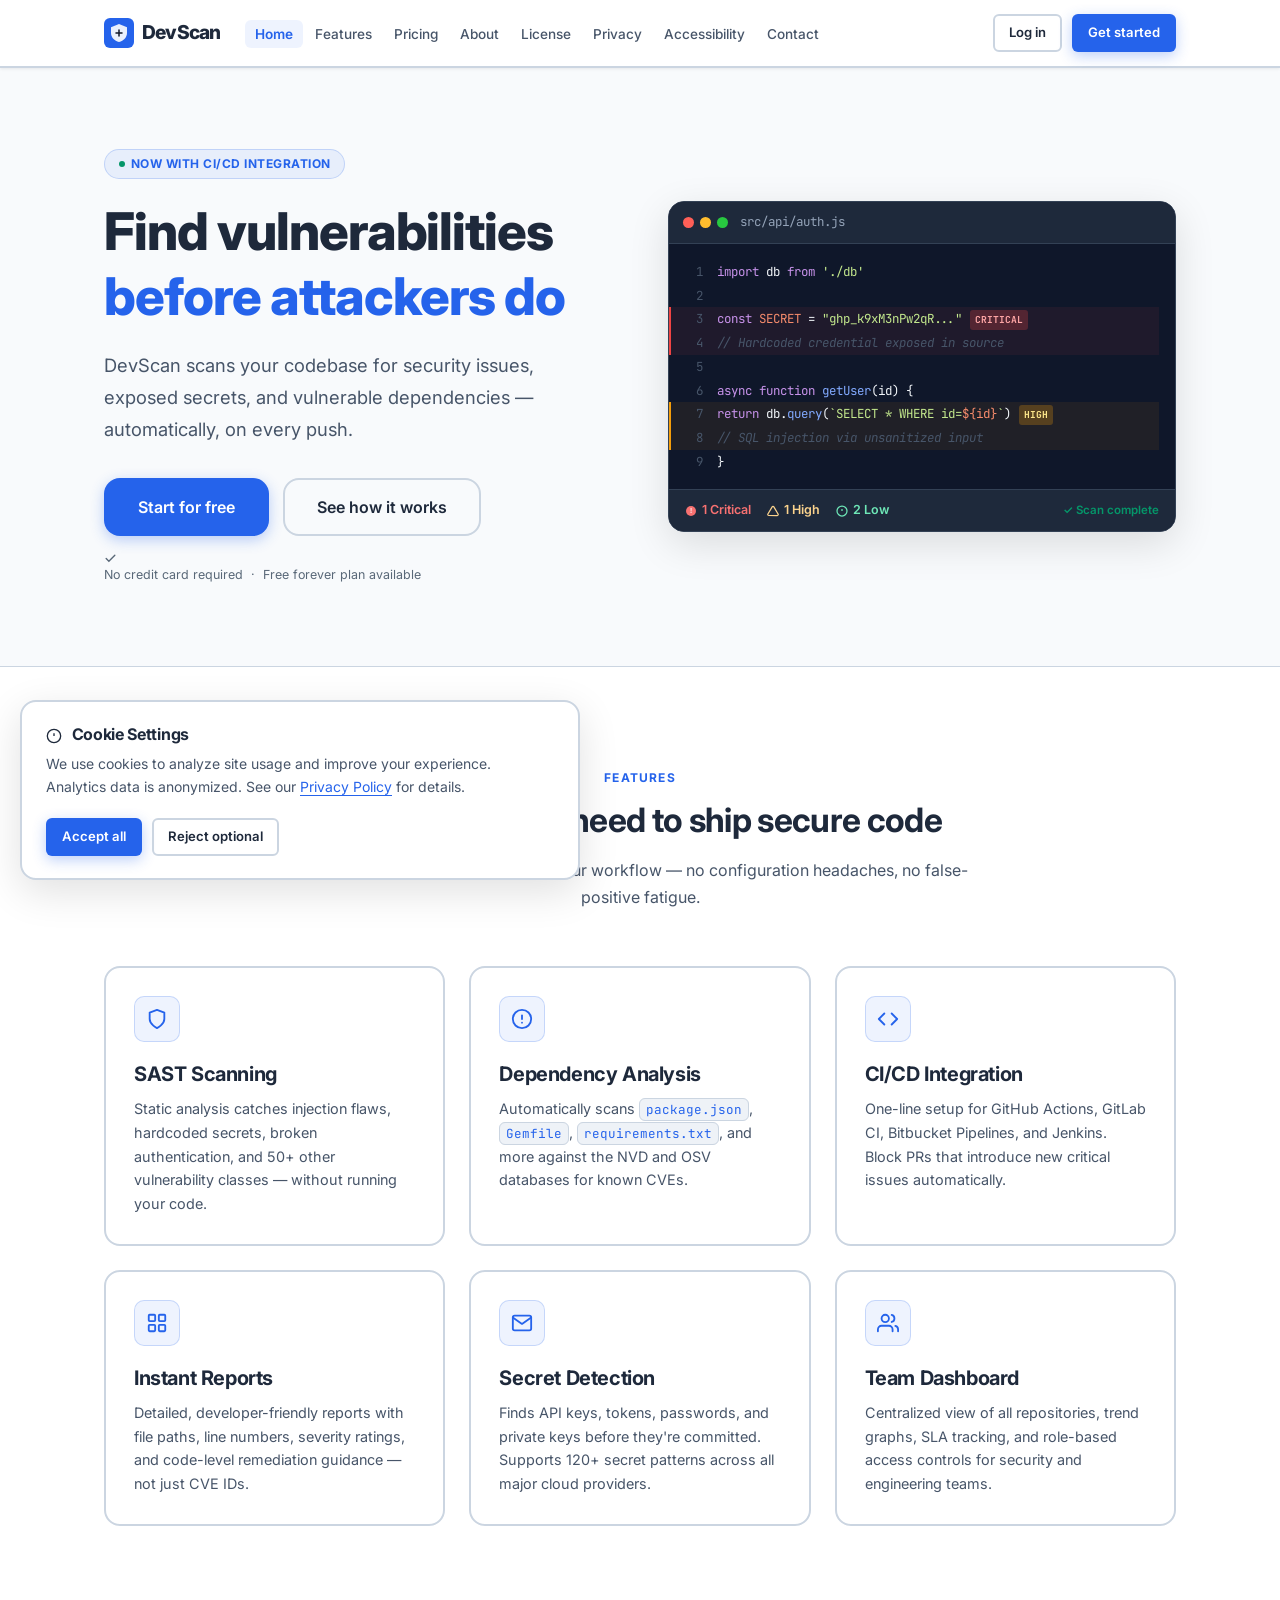
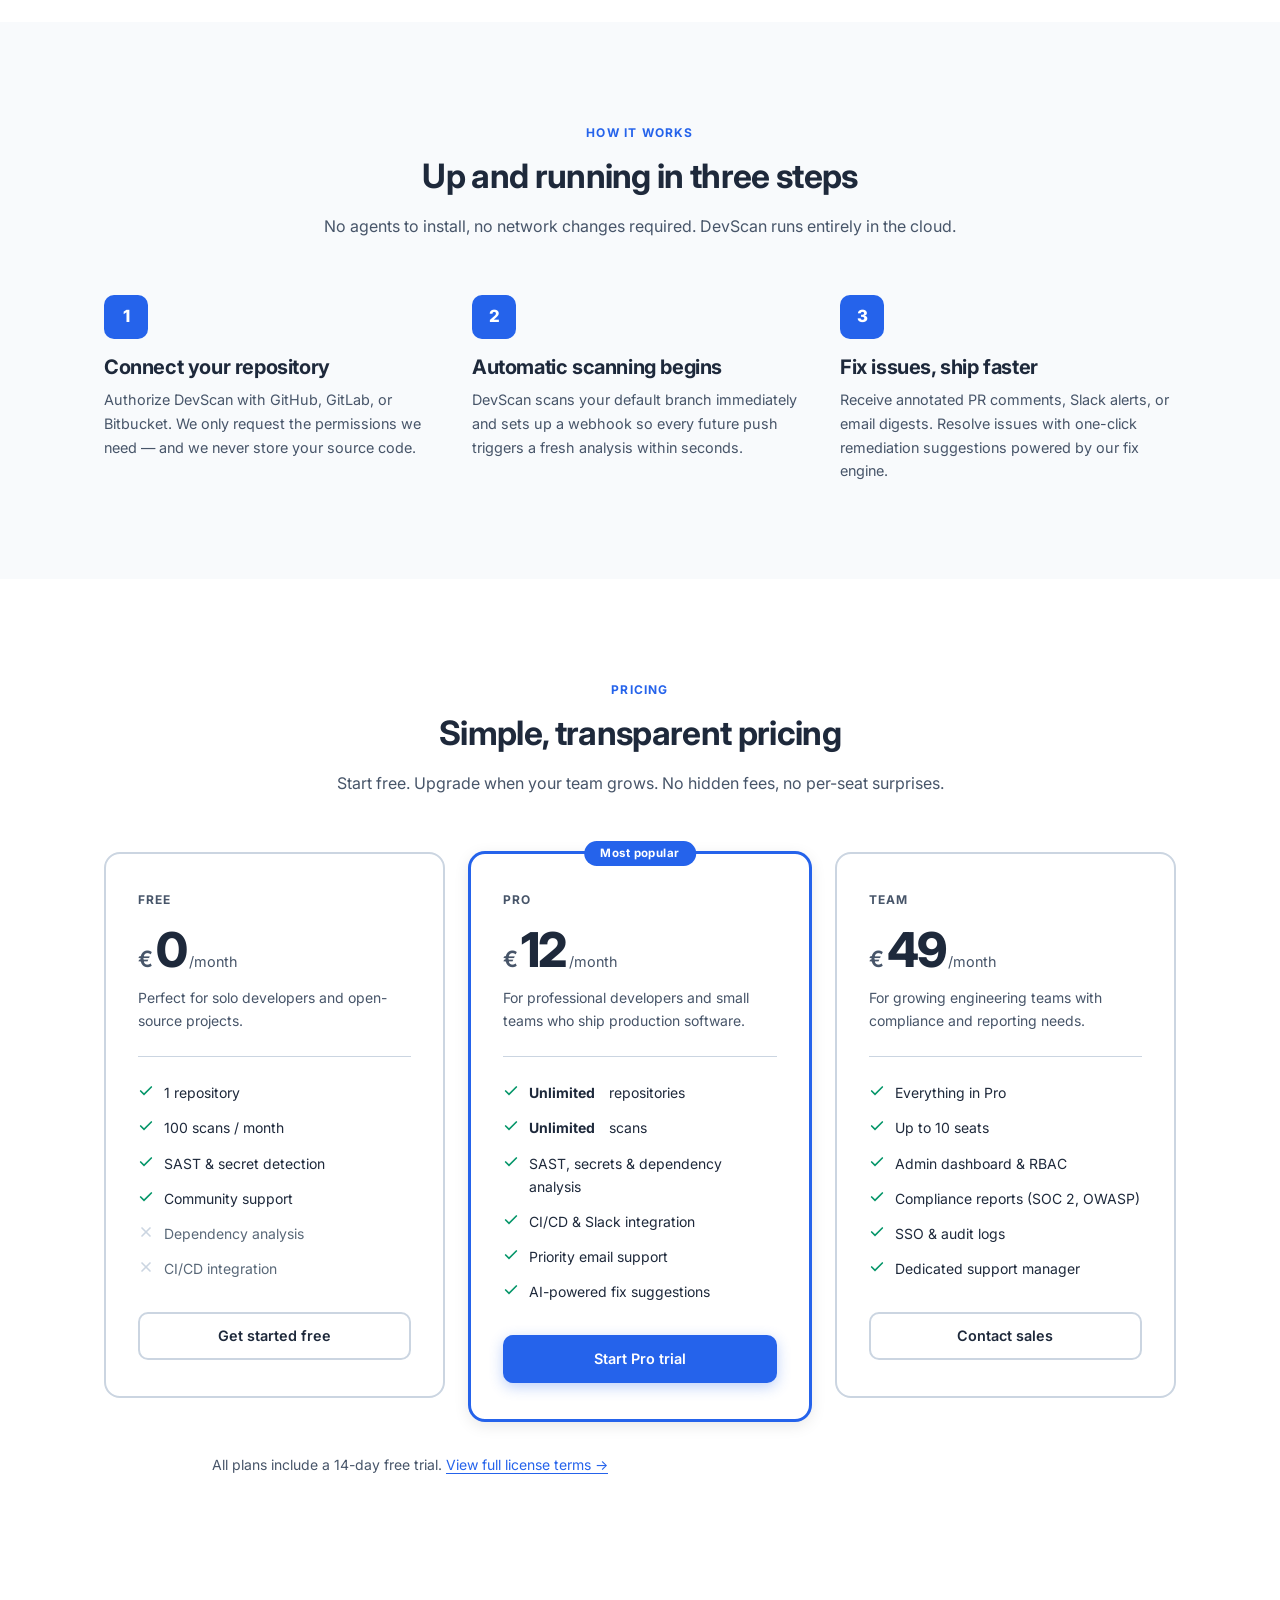
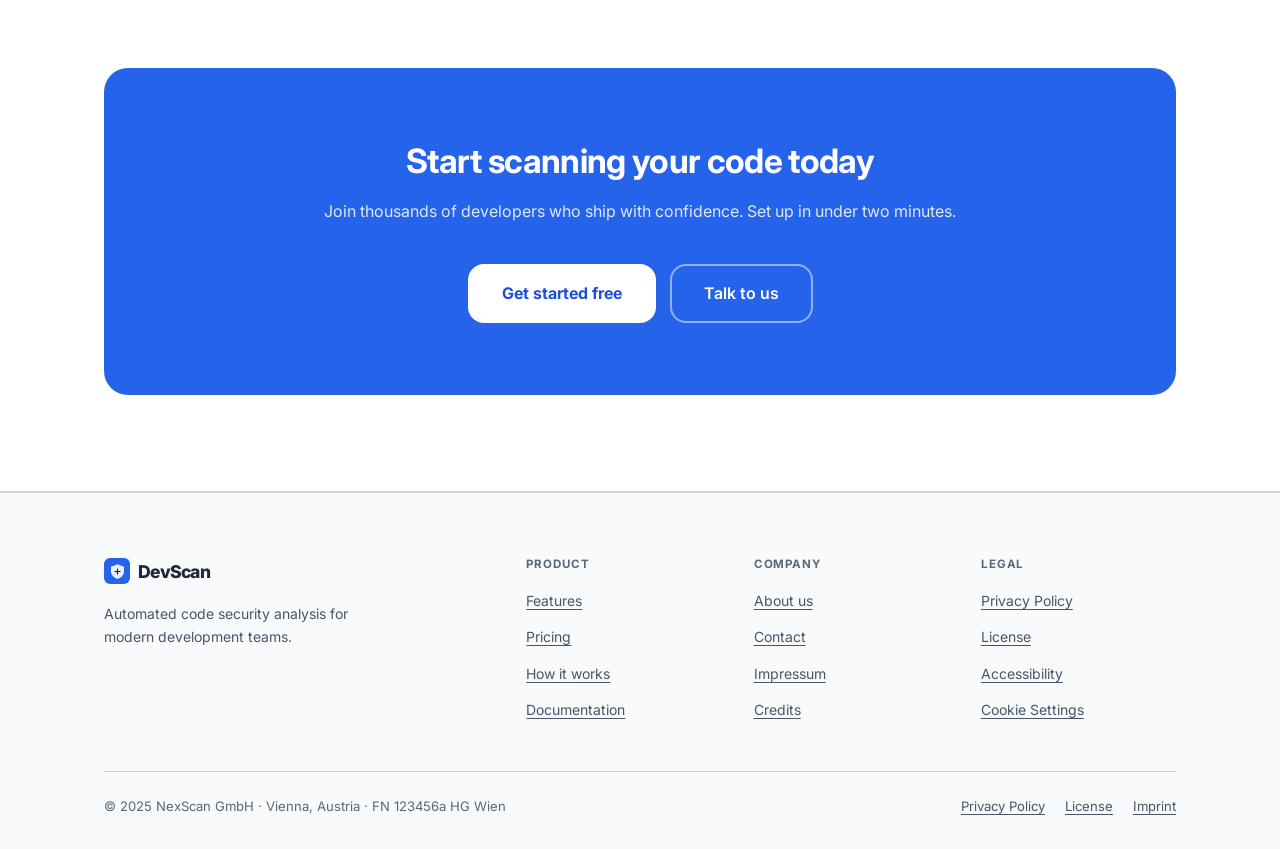
==== commit c6f08f2f: "minor fix" ====
--- a/index.html
+++ b/index.html
@@ -124,20 +124,6 @@
       </div>
     </section>
 
-    <!-- ── Trusted by ──────────────────────────────────────────── -->
-    <div class="section--alt" style="padding-block:24px;border-top:1px solid var(--c-border);">
-      <div class="container text-center">
-        <p style="font-size:.75rem;letter-spacing:.09em;text-transform:uppercase;color:var(--c-text-faint);margin:0 auto 18px;">Trusted by development teams at</p>
-        <div style="display:flex;flex-wrap:wrap;gap:36px;justify-content:center;align-items:center;opacity:.45;filter:grayscale(1);" aria-hidden="true">
-          <span style="font-family:var(--font-mono);font-weight:700;font-size:1rem;">Aurum Labs</span>
-          <span style="font-family:var(--font-mono);font-weight:700;font-size:1rem;">CoreStack</span>
-          <span style="font-family:var(--font-mono);font-weight:700;font-size:1rem;">ByteForge</span>
-          <span style="font-family:var(--font-mono);font-weight:700;font-size:1rem;">Nexora</span>
-          <span style="font-family:var(--font-mono);font-weight:700;font-size:1rem;">Pulsifi</span>
-        </div>
-      </div>
-    </div>
-
     <!-- ── Features ───────────────────────────────────────────── -->
     <section class="section" id="features" aria-labelledby="features-heading">
       <div class="container">
